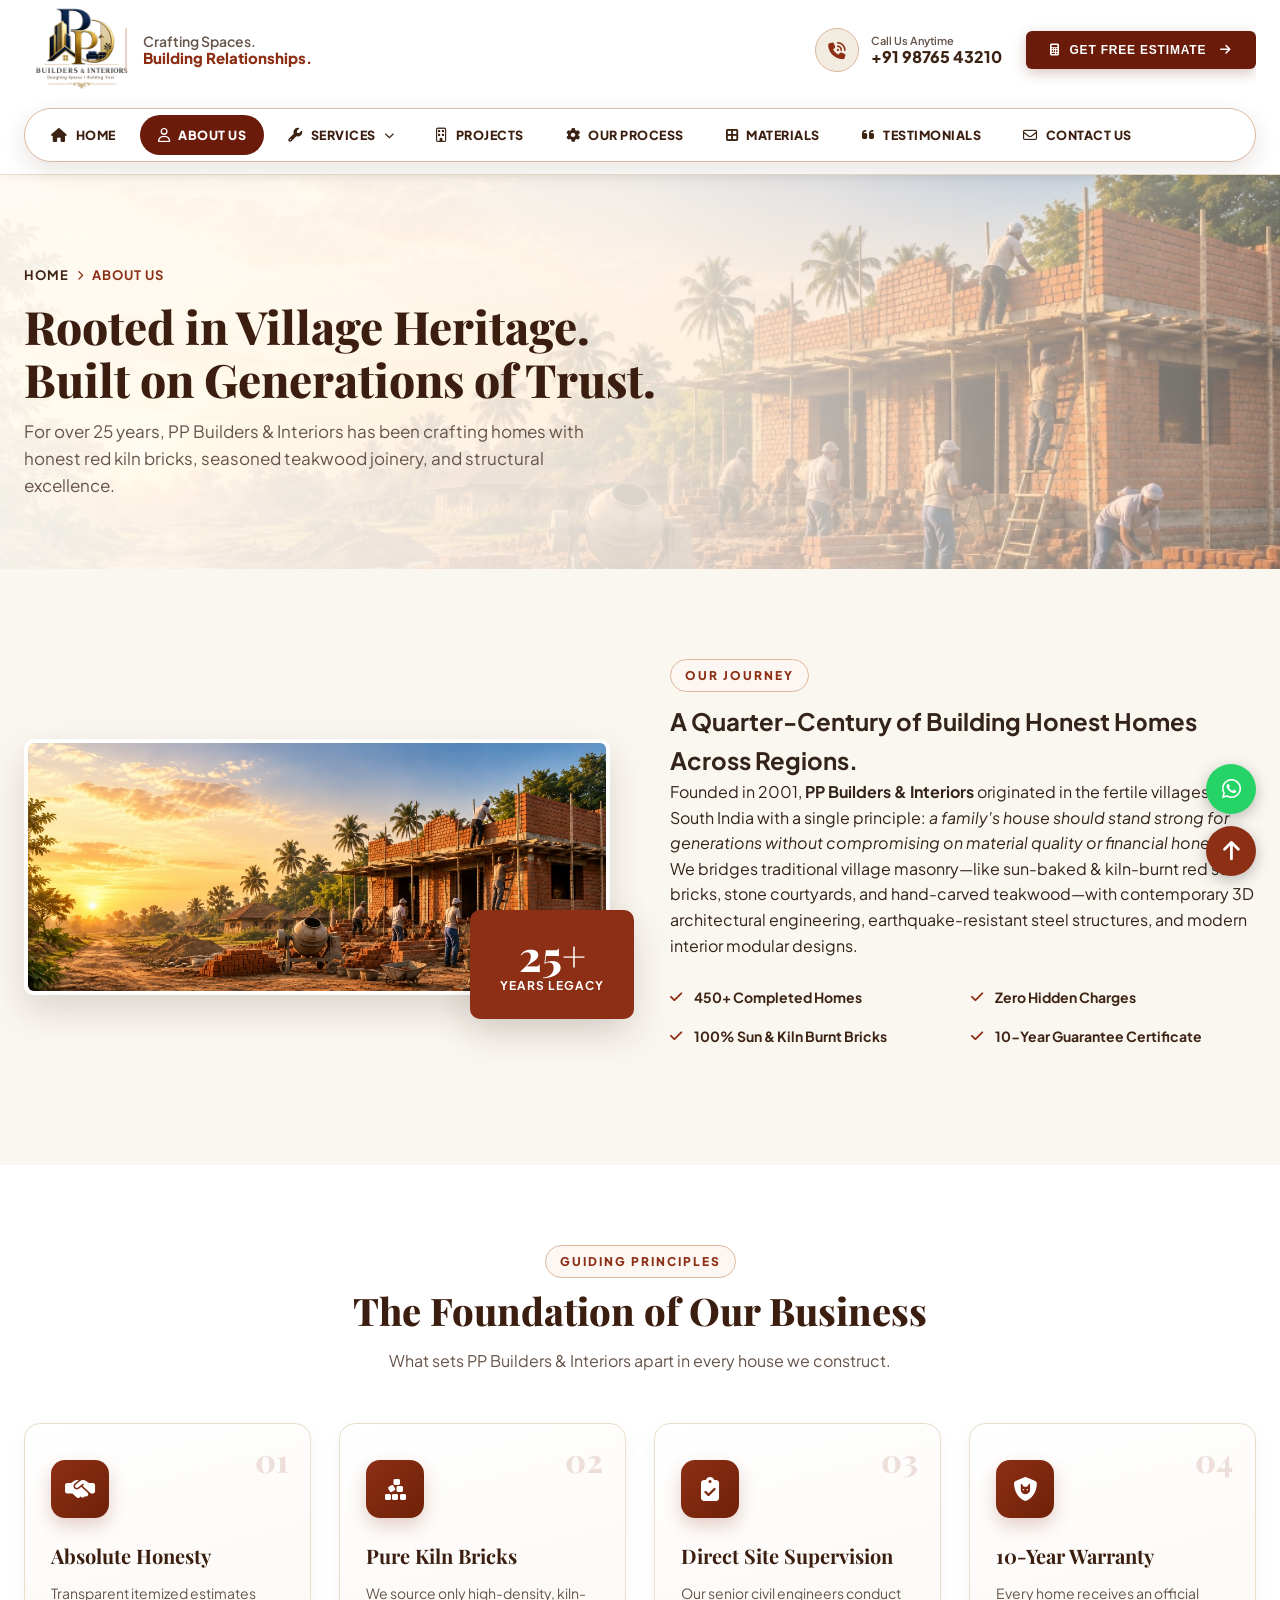
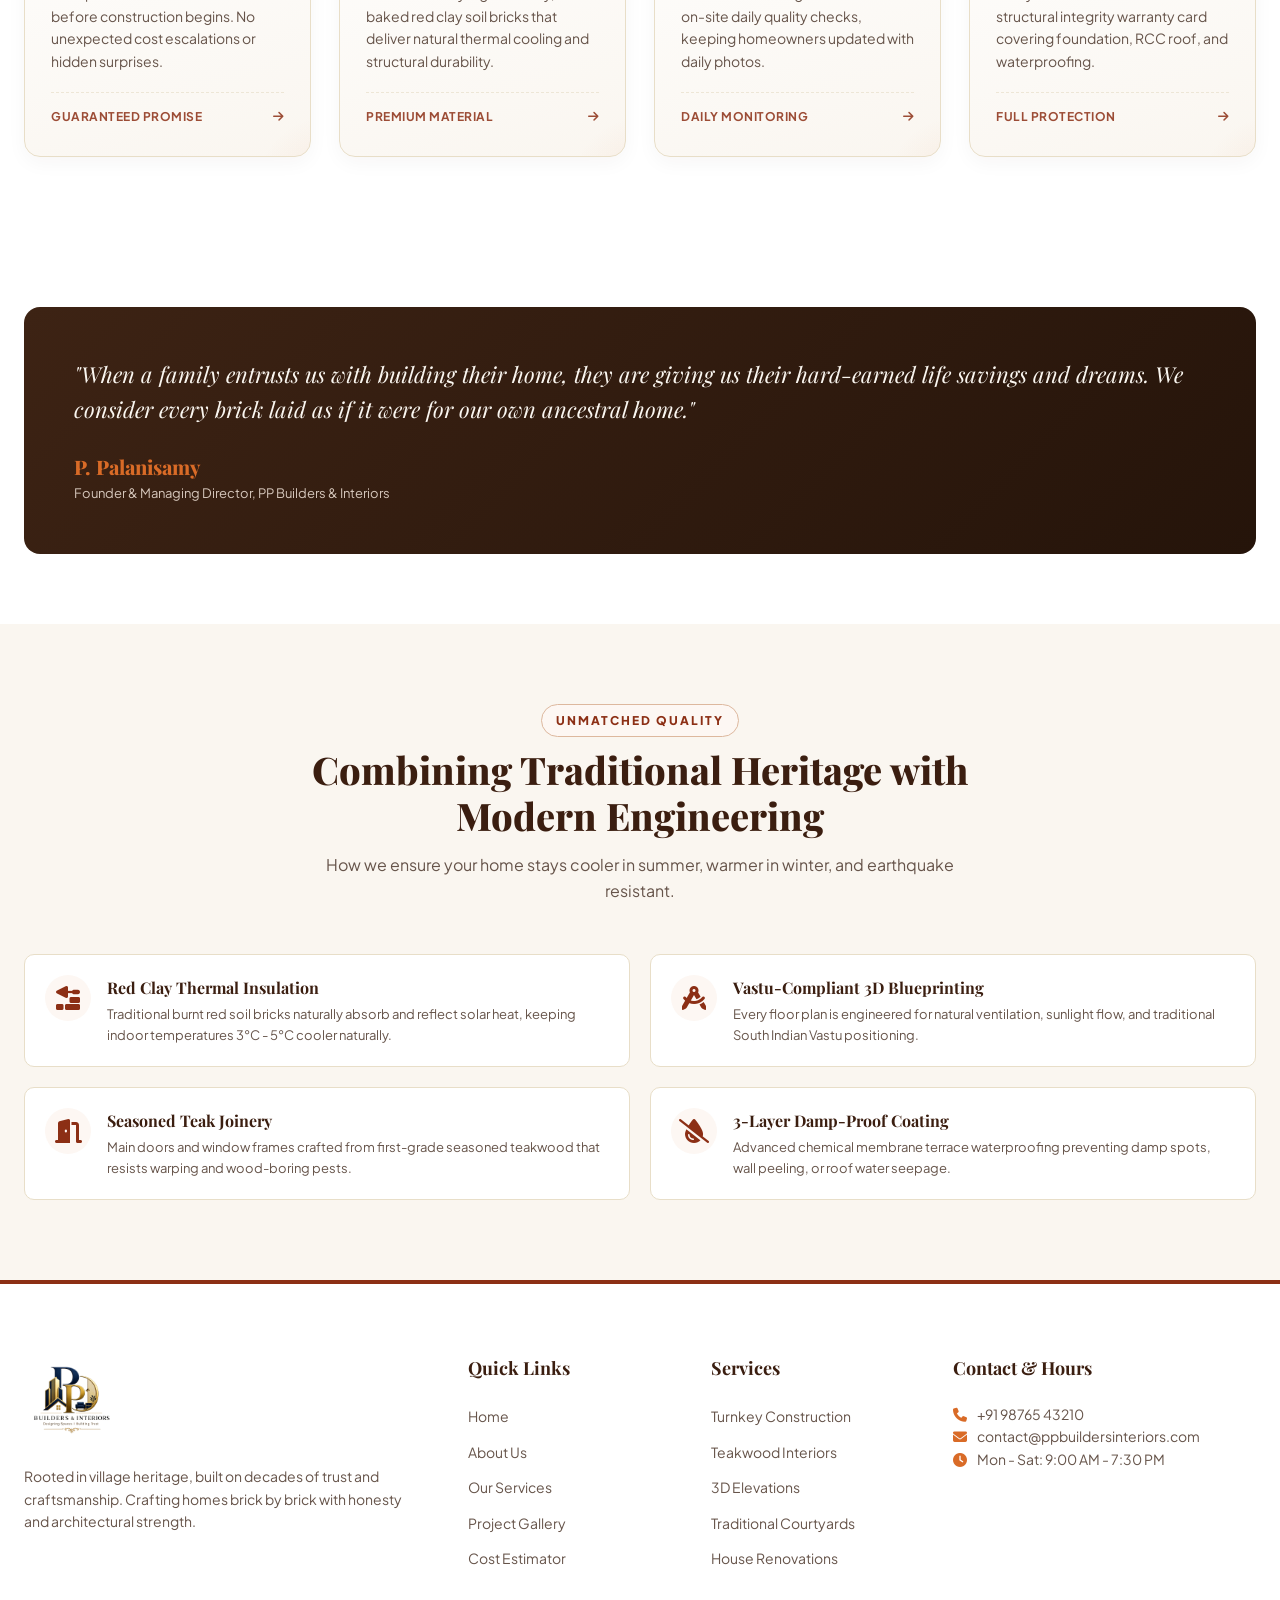
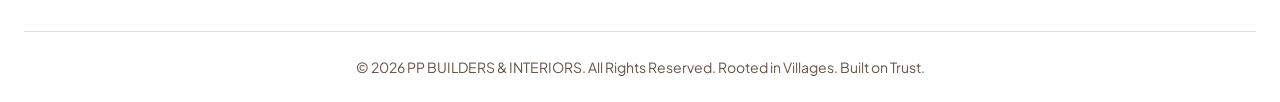
==== about.html @ 3b870d3c "initial commit" ====
<!DOCTYPE html>
<html lang="en">

<head>
  <meta charset="UTF-8">
  <meta name="viewport" content="width=device-width, initial-scale=1.0">
  <title>About Us - PP BUILDERS & INTERIORS | Rooted in Villages. Built on Trust.</title>
  <meta name="description"
    content="Learn about PP Builders & Interiors - Over 25 years of legacy in traditional red brick house construction, teakwood interiors, and modern engineering.">

  <!-- Google Fonts -->
  <link rel="preconnect" href="https://fonts.googleapis.com">
  <link rel="preconnect" href="https://fonts.gstatic.com" crossorigin>
  <link
    href="https://fonts.googleapis.com/css2?family=Playfair+Display:ital,wght@0,600;0,700;0,800;0,900;1,600&family=Plus+Jakarta+Sans:wght@400;500;600;700;800&display=swap"
    rel="stylesheet">

  <!-- FontAwesome Icons -->
  <link rel="stylesheet" href="https://cdnjs.cloudflare.com/ajax/libs/font-awesome/6.5.1/css/all.min.css">

  <!-- Custom Stylesheet -->
  <link rel="stylesheet" href="style.css">

  <style>
    /* Inner Page Hero Styling */
    .page-banner {
      background-image: url('assets/hero_bg.jpg');
      background-size: cover;
      background-position: center center;
      position: relative;
      padding: 90px 0 70px 0;
      color: var(--warm-heading);
    }

    .page-banner::before {
      content: '';
      position: absolute;
      top: 0;
      left: 0;
      right: 0;
      bottom: 0;
      background: linear-gradient(90deg, rgba(255, 252, 247, 0.94) 0%, rgba(255, 248, 240, 0.85) 50%, rgba(255, 245, 235, 0.4) 100%);
      z-index: 1;
    }

    .page-banner-container {
      position: relative;
      z-index: 2;
    }

    .breadcrumb {
      display: flex;
      align-items: center;
      gap: 8px;
      font-size: 13px;
      font-weight: 700;
      color: var(--primary-brick);
      text-transform: uppercase;
      letter-spacing: 1px;
      margin-bottom: 14px;
    }

    .breadcrumb a {
      color: var(--terracotta-dark);
    }

    .breadcrumb a:hover {
      color: var(--primary-brick);
    }

    .page-title {
      font-family: var(--font-serif);
      font-size: 46px;
      font-weight: 800;
      color: var(--warm-heading);
      margin-bottom: 12px;
      line-height: 1.15;
    }

    .page-subtitle {
      font-size: 17px;
      color: var(--text-muted);
      max-width: 600px;
    }

    /* Core Values Grid - Redesigned Premium Card System */
    .values-grid {
      display: grid;
      grid-template-columns: repeat(4, 1fr);
      gap: 28px;
      margin-top: 48px;
    }

    .value-card {
      position: relative;
      background: linear-gradient(165deg, #FFFFFF 0%, #FAF6F0 100%);
      border: 1px solid var(--border-subtle);
      border-radius: var(--radius-lg);
      padding: 36px 26px 30px 26px;
      transition: all 0.4s cubic-bezier(0.165, 0.84, 0.44, 1);
      box-shadow: 0 6px 20px rgba(61, 35, 20, 0.04);
      display: flex;
      flex-direction: column;
      overflow: hidden;
      z-index: 1;
    }

    /* Top Accent Gradient Bar */
    .value-card::before {
      content: '';
      position: absolute;
      top: 0;
      left: 0;
      width: 0%;
      height: 4px;
      background: linear-gradient(90deg, var(--primary-brick), var(--accent-gold));
      transition: width 0.4s ease;
      z-index: 2;
    }

    /* Soft Glow Background Radial */
    .value-card::after {
      content: '';
      position: absolute;
      bottom: -30%;
      right: -30%;
      width: 140px;
      height: 140px;
      background: radial-gradient(circle, rgba(217, 107, 39, 0.08) 0%, rgba(255, 255, 255, 0) 70%);
      border-radius: 50%;
      transition: all 0.5s ease;
      z-index: 0;
      pointer-events: none;
    }

    .value-card:hover {
      transform: translateY(-8px);
      box-shadow: 0 20px 38px -10px rgba(61, 35, 20, 0.12), 0 8px 18px -4px rgba(140, 47, 21, 0.08);
      border-color: rgba(221, 184, 158, 0.85);
    }

    .value-card:hover::before {
      width: 100%;
    }

    .value-card:hover::after {
      bottom: -10%;
      right: -10%;
      width: 200px;
      height: 200px;
    }

    /* Index Badge Number */
    .value-number {
      position: absolute;
      top: 20px;
      right: 22px;
      font-family: var(--font-serif);
      font-size: 32px;
      font-weight: 800;
      color: var(--primary-brick);
      opacity: 0.14;
      transition: var(--transition);
      line-height: 1;
      user-select: none;
      z-index: 1;
    }

    .value-card:hover .value-number {
      opacity: 0.32;
      transform: scale(1.1);
    }

    /* Rich Elevated Gradient Icon Badge */
    .value-icon {
      position: relative;
      width: 58px;
      height: 58px;
      background: linear-gradient(135deg, var(--primary-brick) 0%, var(--primary-dark-brick) 100%);
      border-radius: 14px;
      display: flex;
      align-items: center;
      justify-content: center;
      font-size: 24px;
      color: #FFFFFF;
      margin-bottom: 22px;
      box-shadow: 0 8px 18px rgba(140, 47, 21, 0.22);
      transition: all 0.4s cubic-bezier(0.34, 1.56, 0.64, 1);
      z-index: 1;
    }

    .value-card:hover .value-icon {
      transform: scale(1.1) rotate(4deg);
      box-shadow: 0 12px 24px rgba(140, 47, 21, 0.35);
      background: linear-gradient(135deg, var(--accent-gold) 0%, var(--primary-brick) 100%);
    }

    .value-card h4 {
      position: relative;
      font-family: var(--font-serif);
      font-size: 20px;
      font-weight: 700;
      color: var(--warm-heading);
      margin-bottom: 10px;
      transition: color 0.3s ease;
      z-index: 1;
    }

    .value-card:hover h4 {
      color: var(--primary-brick);
    }

    .value-card p {
      position: relative;
      font-size: 14px;
      color: var(--text-muted);
      line-height: 1.6;
      z-index: 1;
    }

    /* Bottom Decorative Tag / Line */
    .value-footer-link {
      position: relative;
      margin-top: 20px;
      padding-top: 14px;
      border-top: 1px dashed rgba(232, 222, 200, 0.8);
      display: flex;
      align-items: center;
      justify-content: space-between;
      font-size: 12px;
      font-weight: 700;
      color: var(--primary-brick);
      letter-spacing: 0.5px;
      text-transform: uppercase;
      opacity: 0.85;
      z-index: 1;
      transition: var(--transition);
    }

    .value-card:hover .value-footer-link {
      opacity: 1;
      color: var(--accent-gold);
    }

    .value-footer-link i {
      transition: transform 0.3s ease;
    }

    .value-card:hover .value-footer-link i {
      transform: translateX(4px);
    }

    /* Founder Message Box */
    .founder-box {
      background: linear-gradient(135deg, var(--terracotta-dark), var(--terracotta-deep));
      color: #FFF;
      border-radius: var(--radius-lg);
      padding: 50px;
      margin: 70px 0;
      position: relative;
      overflow: hidden;
    }

    .founder-quote {
      font-family: var(--font-serif);
      font-size: 22px;
      font-style: italic;
      line-height: 1.6;
      margin-bottom: 24px;
      color: #FAF6F0;
    }

    .founder-info h5 {
      font-family: var(--font-serif);
      font-size: 20px;
      font-weight: 800;
      color: var(--accent-gold);
    }

    .founder-info p {
      font-size: 13px;
      color: #D6C7BC;
    }

    /* Craftsmanship Features */
    .craft-list {
      display: grid;
      grid-template-columns: repeat(2, 1fr);
      gap: 20px;
      margin-top: 24px;
    }

    .craft-item {
      display: flex;
      gap: 16px;
      align-items: flex-start;
      background: var(--bg-paper);
      border: 1px solid var(--border-subtle);
      border-radius: var(--radius-md);
      padding: 20px;
    }

    .craft-item i {
      font-size: 24px;
      color: var(--primary-brick);
      background: var(--bg-light-brick);
      width: 46px;
      height: 46px;
      border-radius: 50%;
      display: flex;
      align-items: center;
      justify-content: center;
      flex-shrink: 0;
    }

    .craft-item h5 {
      font-family: var(--font-serif);
      font-size: 16px;
      font-weight: 700;
      color: var(--warm-heading);
      margin-bottom: 4px;
    }

    .craft-item p {
      font-size: 13px;
      color: var(--text-muted);
    }

    @media (max-width: 992px) {
      .values-grid {
        grid-template-columns: repeat(2, 1fr);
      }

      .craft-list {
        grid-template-columns: 1fr;
      }

      .page-title {
        font-size: 36px;
      }

      .founder-box {
        padding: 30px;
      }
    }

    @media (max-width: 540px) {
      .values-grid {
        grid-template-columns: 1fr;
      }

      .page-title {
        font-size: 28px;
      }
    }
  </style>
</head>

<body>

  <!-- Site Preloader -->
  <div id="preloader" class="preloader">
    <div class="preloader-spinner"></div>
    <div class="preloader-text">PP BUILDERS & INTERIORS</div>
  </div>

  <!-- ==========================================================================
       1. HEADER & NAVIGATION
       ========================================================================== -->
  <header class="site-header">
    <div class="container">
      <div class="header-top">
        <!-- Logo Section -->
        <a href="index.html" class="brand-logo">
          <img src="assets/logo.png" alt="PP Builders & Interiors Logo" class="logo-symbol">
          <div class="brand-divider"></div>
          <div class="brand-motto">
            <span class="motto-line1">Crafting Spaces.</span>
            <span class="motto-line2">Building Relationships.</span>
          </div>
        </a>

        <!-- Header Actions & Mobile Hamburger -->
        <div class="header-actions">
          <a href="tel:+919876543210" class="phone-contact">
            <i class="fa-solid fa-phone-volume"></i>
            <div class="phone-meta">
              <span class="phone-label">Call Us Anytime</span>
              <span class="phone-number">+91 98765 43210</span>
            </div>
          </a>
          <button class="btn-estimate trigger-modal">
            <i class="fa-solid fa-calculator"></i>
            GET FREE ESTIMATE <i class="fa-solid fa-arrow-right" style="margin-left:4px;"></i>
          </button>


          <!-- Mobile Navigation Toggle Button -->
          <button class="mobile-toggle" id="mobileToggle" onclick="toggleMobileMenu(event)"
            aria-label="Toggle Navigation">
            <i class="fa-solid fa-bars"></i>
          </button>
        </div>
      </div>

      <!-- Pill Navigation Row -->
      <div class="nav-row">
        <div class="pill-navbar">
          <nav class="nav-menu" id="navMenu">
            <a href="index.html" class="nav-link">
              <i class="fa-solid fa-house"></i> HOME
            </a>
            <a href="about.html" class="nav-link active">
              <i class="fa-regular fa-user"></i> ABOUT US
            </a>
            <div class="has-dropdown">
              <a href="index.html#services" class="nav-link">
                <i class="fa-solid fa-wrench"></i> SERVICES <i class="fa-solid fa-chevron-down dropdown-arrow"
                  style="font-size:10px;"></i>
              </a>
              <div class="dropdown-menu">
                <a href="index.html#services">Turnkey House Construction</a>
                <a href="index.html#services">Custom Interior Design</a>
                <a href="index.html#services">Architectural 3D Elevation</a>
                <a href="index.html#services">Structural Renovation</a>
                <a href="index.html#services">Courtyard & Landscape Design</a>
              </div>
            </div>
            <a href="project.html" class="nav-link">
              <i class="fa-regular fa-building"></i> PROJECTS
            </a>
            <a href="our-process.html" class="nav-link">
              <i class="fa-solid fa-gear"></i> OUR PROCESS
            </a>
            <a href="material.html" class="nav-link">
              <i class="fa-solid fa-border-all"></i> MATERIALS
            </a>
            <a href="testimonial.html" class="nav-link">
              <i class="fa-solid fa-quote-left"></i> TESTIMONIALS
            </a>
            <a href="contact.html" class="nav-link">
              <i class="fa-regular fa-envelope"></i> CONTACT US
            </a>
          </nav>
        </div>
      </div>
    </div>
  </header>

  <!-- ==========================================================================
       2. PAGE BREADCRUMB HERO BANNER
       ========================================================================== -->
  <section class="page-banner">
    <div class="container page-banner-container">
      <div class="breadcrumb">
        <a href="index.html">Home</a>
        <i class="fa-solid fa-chevron-right" style="font-size:10px;"></i>
        <span>About Us</span>
      </div>
      <h1 class="page-title">Rooted in Village Heritage.<br>Built on Generations of Trust.</h1>
      <p class="page-subtitle">For over 25 years, PP Builders & Interiors has been crafting homes with honest red kiln
        bricks, seasoned teakwood joinery, and structural excellence.</p>
    </div>
  </section>

  <!-- ==========================================================================
       3. ABOUT STORY & HERITAGE
       ========================================================================== -->
  <section class="about-section">
    <div class="container">
      <div class="about-grid">
        <div class="about-image-wrapper">
          <img src="assets/hero_bg.jpg" alt="PP Builders Village Construction Site" class="about-img-main"
            loading="lazy">
          <div class="experience-badge">
            <div class="years">25+</div>
            <div class="text">Years Legacy</div>
          </div>
        </div>
        <div class="about-content">
          <span class="section-tag">OUR JOURNEY</span>
          <h2>A Quarter-Century of Building Honest Homes Across Regions.</h2>
          <p>
            Founded in 2001, <strong>PP Builders & Interiors</strong> originated in the fertile villages of South India
            with a single principle: <em>a family's house should stand strong for generations without compromising on
              material quality or financial honesty.</em>
          </p>
          <p>
            We bridges traditional village masonry—like sun-baked & kiln-burnt red soil bricks, stone courtyards, and
            hand-carved teakwood—with contemporary 3D architectural engineering, earthquake-resistant steel structures,
            and modern interior modular designs.
          </p>

          <div class="about-highlights">
            <div class="highlight-item"><i class="fa-solid fa-check"></i> 450+ Completed Homes</div>
            <div class="highlight-item"><i class="fa-solid fa-check"></i> Zero Hidden Charges</div>
            <div class="highlight-item"><i class="fa-solid fa-check"></i> 100% Sun & Kiln Burnt Bricks</div>
            <div class="highlight-item"><i class="fa-solid fa-check"></i> 10-Year Guarantee Certificate</div>
          </div>
        </div>
      </div>
    </div>
  </section>

  <!-- ==========================================================================
       4. OUR CORE VALUES
       ========================================================================== -->
  <section style="padding: 80px 0; background-color: var(--bg-paper);">
    <div class="container">
      <div class="section-header">
        <span class="section-tag">GUIDING PRINCIPLES</span>
        <h2 class="section-title">The Foundation of Our Business</h2>
        <p class="section-desc">What sets PP Builders & Interiors apart in every house we construct.</p>
      </div>

      <div class="values-grid">
        <!-- Value 1 -->
        <div class="value-card">
          <span class="value-number">01</span>
          <div class="value-icon"><i class="fa-solid fa-handshake-simple"></i></div>
          <h4>Absolute Honesty</h4>
          <p>Transparent itemized estimates before construction begins. No unexpected cost escalations or hidden
            surprises.</p>
          <div class="value-footer-link">
            <span>Guaranteed Promise</span>
            <i class="fa-solid fa-arrow-right"></i>
          </div>
        </div>

        <!-- Value 2 -->
        <div class="value-card">
          <span class="value-number">02</span>
          <div class="value-icon"><i class="fa-solid fa-cubes-stacked"></i></div>
          <h4>Pure Kiln Bricks</h4>
          <p>We source only high-density, kiln-baked red clay soil bricks that deliver natural thermal cooling and
            structural durability.</p>
          <div class="value-footer-link">
            <span>Premium Material</span>
            <i class="fa-solid fa-arrow-right"></i>
          </div>
        </div>

        <!-- Value 3 -->
        <div class="value-card">
          <span class="value-number">03</span>
          <div class="value-icon"><i class="fa-solid fa-clipboard-check"></i></div>
          <h4>Direct Site Supervision</h4>
          <p>Our senior civil engineers conduct on-site daily quality checks, keeping homeowners updated with daily
            photos.</p>
          <div class="value-footer-link">
            <span>Daily Monitoring</span>
            <i class="fa-solid fa-arrow-right"></i>
          </div>
        </div>

        <!-- Value 4 -->
        <div class="value-card">
          <span class="value-number">04</span>
          <div class="value-icon"><i class="fa-solid fa-shield-cat"></i></div>
          <h4>10-Year Warranty</h4>
          <p>Every home receives an official structural integrity warranty card covering foundation, RCC roof, and
            waterproofing.</p>
          <div class="value-footer-link">
            <span>Full Protection</span>
            <i class="fa-solid fa-arrow-right"></i>
          </div>
        </div>
      </div>
    </div>
  </section>

  <!-- ==========================================================================
       5. FOUNDER'S MESSAGE
       ========================================================================== -->
  <section class="container">
    <div class="founder-box">
      <div class="founder-quote">
        "When a family entrusts us with building their home, they are giving us their hard-earned life savings and
        dreams. We consider every brick laid as if it were for our own ancestral home."
      </div>
      <div class="founder-info">
        <h5>P. Palanisamy</h5>
        <p>Founder & Managing Director, PP Builders & Interiors</p>
      </div>
    </div>
  </section>

  <!-- ==========================================================================
       6. CRAFTSMANSHIP & ENGINEERING MASTERY
       ========================================================================== -->
  <section style="padding: 80px 0; background-color: var(--bg-cream);">
    <div class="container">
      <div class="section-header">
        <span class="section-tag">UNMATCHED QUALITY</span>
        <h2 class="section-title">Combining Traditional Heritage with Modern Engineering</h2>
        <p class="section-desc">How we ensure your home stays cooler in summer, warmer in winter, and earthquake
          resistant.</p>
      </div>

      <div class="craft-list">
        <div class="craft-item">
          <i class="fa-solid fa-trowel-bricks"></i>
          <div>
            <h5>Red Clay Thermal Insulation</h5>
            <p>Traditional burnt red soil bricks naturally absorb and reflect solar heat, keeping indoor temperatures
              3°C - 5°C cooler naturally.</p>
          </div>
        </div>

        <div class="craft-item">
          <i class="fa-solid fa-compass-drafting"></i>
          <div>
            <h5>Vastu-Compliant 3D Blueprinting</h5>
            <p>Every floor plan is engineered for natural ventilation, sunlight flow, and traditional South Indian Vastu
              positioning.</p>
          </div>
        </div>

        <div class="craft-item">
          <i class="fa-solid fa-door-open"></i>
          <div>
            <h5>Seasoned Teak Joinery</h5>
            <p>Main doors and window frames crafted from first-grade seasoned teakwood that resists warping and
              wood-boring pests.</p>
          </div>
        </div>

        <div class="craft-item">
          <i class="fa-solid fa-droplet-slash"></i>
          <div>
            <h5>3-Layer Damp-Proof Coating</h5>
            <p>Advanced chemical membrane terrace waterproofing preventing damp spots, wall peeling, or roof water
              seepage.</p>
          </div>
        </div>
      </div>
    </div>
  </section>

  <!-- ==========================================================================
       7. FOOTER
       ========================================================================== -->
  <footer class="site-footer">
    <div class="container">
      <div class="footer-grid">
        <div class="footer-col">
          <div class="footer-logo-box" style="margin-bottom:16px;">
            <img src="assets/logo.png" alt="PP Builders & Interiors Footer Logo" style="height:95px; width:auto;">
          </div>
          <p>Rooted in village heritage, built on decades of trust and craftsmanship. Crafting homes brick by brick with
            honesty and architectural strength.</p>
        </div>

        <div class="footer-col">
          <h4>Quick Links</h4>
          <ul class="footer-links">
            <li><a href="index.html">Home</a></li>
            <li><a href="about.html">About Us</a></li>
            <li><a href="index.html#services">Our Services</a></li>
            <li><a href="index.html#projects">Project Gallery</a></li>
            <li><a href="index.html#calculator">Cost Estimator</a></li>
          </ul>
        </div>

        <div class="footer-col">
          <h4>Services</h4>
          <ul class="footer-links">
            <li><a href="index.html#services">Turnkey Construction</a></li>
            <li><a href="index.html#services">Teakwood Interiors</a></li>
            <li><a href="index.html#services">3D Elevations</a></li>
            <li><a href="index.html#services">Traditional Courtyards</a></li>
            <li><a href="index.html#services">House Renovations</a></li>
          </ul>
        </div>

        <div class="footer-col">
          <h4>Contact & Hours</h4>
          <p><i class="fa-solid fa-phone" style="color:var(--accent-gold); margin-right:8px;"></i> +91 98765 43210</p>
          <p><i class="fa-solid fa-envelope" style="color:var(--accent-gold); margin-right:8px;"></i>
            contact@ppbuildersinteriors.com</p>
          <p><i class="fa-solid fa-clock" style="color:var(--accent-gold); margin-right:8px;"></i> Mon - Sat: 9:00 AM -
            7:30 PM</p>
        </div>
      </div>

      <div class="footer-bottom">
        <p>&copy; 2026 PP BUILDERS & INTERIORS. All Rights Reserved. Rooted in Villages. Built on Trust.</p>
      </div>
    </div>
  </footer>

  <!-- ==========================================================================
       8. MODAL POPUP - GET FREE ESTIMATE
       ========================================================================== -->
  <div id="estimateModal" class="modal-overlay">
    <div class="modal-content">
      <button class="modal-close"><i class="fa-solid fa-xmark"></i></button>
      <div style="text-align:center; margin-bottom:20px;">
        <span class="section-tag">FREE CONSULTATION</span>
        <h3 style="font-family:var(--font-serif); font-size:24px; color:var(--warm-heading); margin-top:8px;">Request
          Free Site Estimate</h3>
      </div>
      <form>
        <div class="form-group">
          <label>Your Name</label>
          <input type="text" class="form-control" placeholder="Enter your full name" required>
        </div>
        <div class="form-group">
          <label>Phone Number</label>
          <input type="tel" class="form-control" placeholder="+91 XXXXX XXXXX" required>
        </div>
        <div class="form-group">
          <label>Plot Location / Town</label>
          <input type="text" class="form-control" placeholder="City or Village location" required>
        </div>
        <div class="form-group">
          <label>Plot Area (sq.ft)</label>
          <input type="number" class="form-control" placeholder="e.g. 1200" required>
        </div>
        <button type="submit" class="btn-primary-brick" style="width:100%; justify-content:center; margin-top:14px;">
          SUBMIT ESTIMATE REQUEST
        </button>
      </form>
    </div>
  </div>

  <!-- Floating WhatsApp & Scroll Up Buttons -->
  <div class="floating-actions">
    <a href="https://wa.me/919999999999?text=Hello%20PP%20Builders,%20I%20would%20like%20to%20inquire%20about%20your%20services"
      target="_blank" class="float-btn whatsapp-btn" aria-label="Chat on WhatsApp" title="Chat on WhatsApp">
      <i class="fa-brands fa-whatsapp"></i>
    </a>
    <button id="scrollTopBtn" class="float-btn scroll-top-btn" aria-label="Scroll to top" title="Scroll to Top">
      <i class="fa-solid fa-arrow-up"></i>
    </button>
  </div>

  <script src="script.js"></script>
</body>

</html>
---- style.css ----
/* ==========================================================================
   PP BUILDERS & INTERIORS - PERFECT RESPONSIVE & MOBILE STYLESHEET
   ========================================================================== */

:root {
  --primary-brick: #8C2F15;
  --primary-dark-brick: #6F2108;
  --terracotta-dark: #3D2314;
  --terracotta-deep: #25140A;
  --warm-heading: #3B1E10;
  --accent-gold: #D96B27;

  --bg-cream: #FAF6F0;
  --bg-sand: #F3ECE1;
  --bg-paper: #FFFFFF;
  --bg-light-brick: #FDF7F3;

  --text-main: #33231A;
  --text-muted: #66544A;
  --text-light: #8C786C;
  --border-subtle: #E8DEC8;
  --border-brick: #DDB89E;

  --font-serif: 'Playfair Display', Georgia, serif;
  --font-sans: 'Plus Jakarta Sans', -apple-system, BlinkMacSystemFont, sans-serif;

  --shadow-sm: 0 2px 8px rgba(61, 35, 20, 0.06);
  --shadow-md: 0 8px 24px rgba(61, 35, 20, 0.1);
  --shadow-lg: 0 16px 36px rgba(61, 35, 20, 0.15);

  --radius-sm: 6px;
  --radius-md: 10px;
  --radius-lg: 16px;

  --transition: all 0.3s cubic-bezier(0.25, 0.8, 0.25, 1);
}

*,
*::before,
*::after {
  box-sizing: border-box;
  margin: 0;
  padding: 0;
}

html {
  scroll-behavior: smooth;
}

body {
  font-family: var(--font-sans);
  color: var(--text-main);
  background-color: var(--bg-paper);
  line-height: 1.6;
  overflow-x: hidden;
}

a {
  text-decoration: none;
  color: inherit;
}

ul {
  list-style: none;
}

img {
  max-width: 100%;
  height: auto;
  display: block;
}

.container {
  width: 100%;
  max-width: 1280px;
  margin: 0 auto;
  padding: 0 24px;
}

/* ==========================================================================
   1. SITE HEADER & NAVIGATION (PILL NAVBAR DESIGN)
   ========================================================================== */

.site-header {
  position: sticky;
  top: 0;
  z-index: 1000;
  background-color: var(--bg-paper);
  box-shadow: var(--shadow-sm);
  border-bottom: 1px solid var(--border-subtle);
  transition: all 0.3s ease;
}

.header-top {
  display: flex;
  align-items: center;
  justify-content: space-between;
  padding: 12px 0;
  gap: 16px;
  transition: all 0.3s ease;
  max-height: 100px;
  opacity: 1;
  overflow: hidden;
}

.brand-logo {
  display: flex;
  align-items: center;
  gap: 16px;
  text-decoration: none;
}

.logo-symbol {
  height: 85px;
  width: auto;
  object-fit: contain;
  flex-shrink: 0;
  transform: scale(1.35);
  transform-origin: left center;
  transition: all 0.3s ease;
}

.nav-row {
  display: flex;
  align-items: center;
  justify-content: center;
  padding: 8px 0 12px 0;
  transition: padding 0.3s ease;
}

/* Shrink navbar state when scrolled */
.site-header.scrolled .header-top {
  padding: 0;
  max-height: 0;
  opacity: 0;
  pointer-events: none;
}

.site-header.scrolled .nav-row {
  padding: 8px 0;
}

.brand-divider {
  width: 1.5px;
  height: 44px;
  background-color: var(--border-brick);
  opacity: 0.6;
}

.brand-motto {
  display: flex;
  flex-direction: column;
  justify-content: center;
}

.motto-line1 {
  font-family: var(--font-sans);
  font-size: 14px;
  font-weight: 600;
  color: var(--text-muted);
  line-height: 1.2;
}

.motto-line2 {
  font-family: var(--font-sans);
  font-size: 15px;
  font-weight: 800;
  color: var(--primary-brick);
  line-height: 1.2;
}

.header-actions {
  display: flex;
  align-items: center;
  gap: 24px;
  flex-shrink: 0;
}

.phone-contact {
  display: flex;
  align-items: center;
  gap: 12px;
  text-decoration: none;
}

.phone-contact i {
  color: var(--primary-brick);
  font-size: 17px;
  background: var(--bg-sand);
  width: 44px;
  height: 44px;
  border-radius: 50%;
  display: flex;
  align-items: center;
  justify-content: center;
  border: 1px solid var(--border-brick);
}

.phone-meta {
  display: flex;
  flex-direction: column;
}

.phone-label {
  font-size: 11px;
  font-weight: 600;
  color: var(--text-muted);
  line-height: 1.2;
}

.phone-number {
  font-size: 16px;
  font-weight: 800;
  color: var(--terracotta-dark);
  line-height: 1.2;
}

.btn-estimate {
  background-color: #6A1B0A;
  color: #ffffff;
  font-weight: 800;
  font-size: 12px;
  letter-spacing: 0.8px;
  text-transform: uppercase;
  padding: 12px 24px;
  border-radius: var(--radius-sm);
  border: none;
  cursor: pointer;
  box-shadow: 0 4px 14px rgba(106, 27, 10, 0.25);
  transition: var(--transition);
  display: inline-flex;
  align-items: center;
  gap: 10px;
  white-space: nowrap;
}

.btn-estimate:hover {
  background-color: var(--primary-dark-brick);
  transform: translateY(-1px);
}

/* Floating Pill Navigation Row */
.nav-row {
  display: flex;
  align-items: center;
  justify-content: center;
  padding: 8px 0 12px 0;
}

.pill-navbar {
  width: 100%;
  background: #ffffff;
  border: 1.5px solid var(--border-brick);
  border-radius: 999px;
  padding: 6px 8px 6px 8px;
  box-shadow: 0 8px 24px rgba(61, 35, 20, 0.12);
  display: flex;
  align-items: center;
  justify-content: space-between;
}

.nav-menu {
  display: flex;
  align-items: center;
  gap: 6px;
  flex-wrap: nowrap;
}

.nav-link {
  font-size: 12.5px;
  font-weight: 800;
  color: var(--warm-heading);
  text-transform: uppercase;
  letter-spacing: 0.5px;
  padding: 10px 18px;
  border-radius: 999px;
  transition: all 0.25s ease;
  display: flex;
  align-items: center;
  gap: 8px;
  white-space: nowrap;
}

.nav-link i {
  font-size: 14px;
  color: var(--terracotta-dark);
}

.nav-link:hover {
  color: var(--primary-brick);
  background-color: var(--bg-cream);
}

.nav-link.active {
  background-color: #6A1B0A;
  color: #ffffff;
}

.nav-link.active i {
  color: #ffffff;
}

.nav-badge-pill {
  display: flex;
  align-items: center;
  gap: 10px;
  padding: 6px 18px;
  border-left: 1.5px solid var(--border-brick);
  border-radius: 0 999px 999px 0;
  margin-left: auto;
}

.nav-badge-pill i {
  font-size: 20px;
  color: var(--primary-brick);
}

.badge-text {
  display: flex;
  flex-direction: column;
}

.badge-title {
  font-size: 13px;
  font-weight: 800;
  color: #6A1B0A;
  line-height: 1.1;
}

.badge-sub {
  font-size: 9px;
  font-weight: 700;
  letter-spacing: 0.8px;
  text-transform: uppercase;
  color: var(--text-muted);
}

.has-dropdown {
  position: relative;
}

.dropdown-menu {
  position: absolute;
  top: calc(100% + 8px);
  left: 0;
  width: 240px;
  background-color: var(--bg-paper);
  border: 1px solid var(--border-subtle);
  border-radius: var(--radius-md);
  box-shadow: var(--shadow-lg);
  padding: 10px 0;
  opacity: 0;
  visibility: hidden;
  transform: translateY(10px);
  transition: var(--transition);
  z-index: 1100;
}

.has-dropdown:hover .dropdown-menu {
  opacity: 1;
  visibility: visible;
  transform: translateY(0);
}

.dropdown-menu a {
  display: block;
  padding: 10px 20px;
  font-size: 13px;
  font-weight: 600;
  color: var(--text-main);
}

.dropdown-menu a:hover {
  background-color: var(--bg-cream);
  color: var(--primary-brick);
}

/* ==========================================================================
   2. HERO SECTION
   ========================================================================== */

.hero-section {
  position: relative;
  min-height: 560px;
  background-image: url('assets/hero_bg.jpg');
  background-size: cover;
  background-position: center bottom;
  display: flex;
  align-items: center;
  padding: 80px 0;
}

.hero-section::before {
  content: '';
  position: absolute;
  top: 0;
  left: 0;
  right: 0;
  bottom: 0;
  background: linear-gradient(90deg,
      rgba(255, 252, 247, 0.95) 0%,
      rgba(255, 248, 240, 0.88) 45%,
      rgba(255, 245, 235, 0.3) 75%,
      transparent 100%);
  z-index: 1;
}

.hero-container {
  position: relative;
  z-index: 2;
}

.hero-content {
  max-width: 620px;
}

.hero-badge {
  display: inline-flex;
  align-items: center;
  gap: 8px;
  font-size: 13px;
  font-weight: 800;
  letter-spacing: 1.5px;
  text-transform: uppercase;
  color: var(--primary-brick);
  margin-bottom: 16px;
}

.hero-badge i {
  color: var(--accent-gold);
}

.hero-title {
  font-family: var(--font-serif);
  font-size: 50px;
  font-weight: 800;
  line-height: 1.15;
  color: var(--warm-heading);
  margin-bottom: 20px;
  letter-spacing: -0.5px;
}

.hero-title span.line {
  display: block;
}

.hero-subtitle {
  font-size: 17px;
  font-weight: 500;
  color: var(--text-muted);
  margin-bottom: 32px;
  max-width: 520px;
  line-height: 1.5;
}

.hero-actions {
  display: flex;
  align-items: center;
  gap: 16px;
}

.btn-primary-brick {
  background-color: var(--primary-brick);
  color: var(--bg-paper);
  font-weight: 700;
  font-size: 14px;
  letter-spacing: 0.8px;
  text-transform: uppercase;
  padding: 16px 32px;
  border-radius: var(--radius-sm);
  border: 1.5px solid var(--primary-brick);
  cursor: pointer;
  box-shadow: 0 6px 18px rgba(140, 47, 21, 0.3);
  transition: var(--transition);
  display: inline-flex;
  align-items: center;
  gap: 10px;
}

.btn-primary-brick:hover {
  background-color: var(--primary-dark-brick);
  transform: translateY(-2px);
}

.btn-outline-brick {
  background-color: rgba(255, 252, 247, 0.9);
  color: var(--warm-heading);
  font-weight: 700;
  font-size: 14px;
  letter-spacing: 0.8px;
  text-transform: uppercase;
  padding: 16px 32px;
  border-radius: var(--radius-sm);
  border: 1.5px solid var(--terracotta-dark);
  cursor: pointer;
  transition: var(--transition);
  display: inline-flex;
  align-items: center;
  gap: 10px;
}

.btn-outline-brick:hover {
  background-color: var(--terracotta-dark);
  color: var(--bg-paper);
  transform: translateY(-2px);
}

/* Trust Bar */
.trust-bar {
  background-color: var(--terracotta-dark);
  color: var(--bg-paper);
  padding: 24px 0;
  border-top: 3px solid var(--accent-gold);
}

.trust-grid {
  display: grid;
  grid-template-columns: repeat(4, 1fr);
  gap: 24px;
}

.trust-item {
  display: flex;
  align-items: center;
  gap: 16px;
}

.trust-item i {
  font-size: 28px;
  color: var(--accent-gold);
  background: rgba(255, 255, 255, 0.08);
  width: 56px;
  height: 56px;
  border-radius: 50%;
  display: flex;
  align-items: center;
  justify-content: center;
  flex-shrink: 0;
}

.trust-text h4 {
  font-family: var(--font-serif);
  font-size: 16px;
  font-weight: 700;
  color: #FFF;
}

.trust-text p {
  font-size: 13px;
  color: #D6C7BC;
}

/* Sections */
.section-header {
  text-align: center;
  max-width: 680px;
  margin: 0 auto 50px auto;
}

.section-tag {
  font-size: 12px;
  font-weight: 800;
  letter-spacing: 2px;
  text-transform: uppercase;
  color: var(--primary-brick);
  margin-bottom: 10px;
  display: inline-block;
  background: var(--bg-light-brick);
  padding: 6px 14px;
  border-radius: 20px;
  border: 1px solid var(--border-brick);
}

.section-title {
  font-family: var(--font-serif);
  font-size: 38px;
  font-weight: 800;
  color: var(--warm-heading);
  line-height: 1.2;
  margin-bottom: 14px;
}

.section-desc {
  font-size: 16px;
  color: var(--text-muted);
}

.about-section {
  padding: 90px 0;
  background-color: var(--bg-cream);
}

.about-grid {
  display: grid;
  grid-template-columns: 1fr 1fr;
  gap: 60px;
  align-items: center;
}

.about-image-wrapper {
  position: relative;
}

.about-img-main {
  border-radius: var(--radius-md);
  box-shadow: var(--shadow-lg);
  border: 4px solid var(--bg-paper);
}

.experience-badge {
  position: absolute;
  bottom: -24px;
  right: -24px;
  background: var(--primary-brick);
  color: #FFF;
  padding: 24px 30px;
  border-radius: var(--radius-md);
  box-shadow: var(--shadow-lg);
  text-align: center;
}

.experience-badge .years {
  font-family: var(--font-serif);
  font-size: 42px;
  font-weight: 800;
  line-height: 1;
}

.experience-badge .text {
  font-size: 12px;
  font-weight: 700;
  text-transform: uppercase;
  letter-spacing: 1px;
}

.about-highlights {
  display: grid;
  grid-template-columns: 1fr 1fr;
  gap: 16px;
  margin: 28px 0;
}

.highlight-item {
  display: flex;
  align-items: center;
  gap: 12px;
  font-weight: 700;
  font-size: 14px;
  color: var(--terracotta-dark);
}

.highlight-item i {
  color: var(--primary-brick);
}

.services-section {
  padding: 90px 0;
  background-color: var(--bg-paper);
}

.services-grid {
  display: grid;
  grid-template-columns: repeat(3, 1fr);
  gap: 30px;
}

.service-card {
  background-color: var(--bg-cream);
  border: 1px solid var(--border-subtle);
  border-radius: var(--radius-md);
  padding: 36px 28px;
  transition: var(--transition);
}

.service-card:hover {
  transform: translateY(-6px);
  box-shadow: var(--shadow-lg);
  border-color: var(--border-brick);
}

.service-icon {
  width: 64px;
  height: 64px;
  background: var(--bg-light-brick);
  border: 1px solid var(--border-brick);
  border-radius: var(--radius-sm);
  display: flex;
  align-items: center;
  justify-content: center;
  font-size: 26px;
  color: var(--primary-brick);
  margin-bottom: 22px;
}

.service-card h3 {
  font-family: var(--font-serif);
  font-size: 22px;
  font-weight: 700;
  color: var(--warm-heading);
  margin-bottom: 12px;
}

.service-card p {
  font-size: 14px;
  color: var(--text-muted);
  margin-bottom: 20px;
}

.service-link {
  font-size: 13px;
  font-weight: 700;
  color: var(--primary-brick);
  text-transform: uppercase;
}

.calculator-section {
  padding: 90px 0;
  background-color: #ffffff;
  color: var(--text-main);
}

.calculator-card {
  background-color: var(--bg-cream);
  color: var(--text-main);
  border: 1px solid var(--border-subtle);
  box-shadow: var(--shadow-md);
  border-radius: var(--radius-lg);
  padding: 40px;
  display: grid;
  grid-template-columns: 1.2fr 0.8fr;
  gap: 40px;
}

.form-group-calc {
  margin-bottom: 24px;
}

.form-group-calc label {
  display: flex;
  justify-content: space-between;
  font-weight: 700;
  font-size: 14px;
  margin-bottom: 10px;
  color: var(--terracotta-dark);
}

.range-val {
  color: var(--primary-brick);
  font-size: 16px;
}

input[type="range"] {
  width: 100%;
  accent-color: var(--primary-brick);
  height: 8px;
  border-radius: 4px;
  cursor: pointer;
}

.floor-options,
.package-options {
  display: grid;
  grid-template-columns: repeat(3, 1fr);
  gap: 12px;
}

.btn-option {
  background: var(--bg-cream);
  border: 1.5px solid var(--border-subtle);
  border-radius: var(--radius-sm);
  padding: 12px;
  text-align: center;
  font-weight: 700;
  font-size: 13px;
  color: var(--terracotta-dark);
  cursor: pointer;
  transition: var(--transition);
}

.btn-option.selected {
  background: var(--bg-light-brick);
  border-color: var(--primary-brick);
  color: var(--primary-brick);
}

.calc-summary {
  background: var(--bg-cream);
  border: 1.5px solid var(--border-brick);
  border-radius: var(--radius-md);
  padding: 30px;
  display: flex;
  flex-direction: column;
  justify-content: space-between;
}

.estimate-price-display {
  font-family: var(--font-serif);
  font-size: 42px;
  font-weight: 800;
  color: var(--warm-heading);
  margin-bottom: 6px;
}

.breakdown-list {
  border-top: 1px dashed var(--border-brick);
  padding-top: 16px;
  margin-bottom: 24px;
}

.breakdown-item {
  display: flex;
  justify-content: space-between;
  font-size: 13px;
  margin-bottom: 10px;
}

/* ==========================================================================
   REDESIGNED 5-STEP BUILDING JOURNEY WORKFLOW
   ========================================================================== */
.process-section {
  padding: 100px 0 110px;
  background-color: #FAF6F0;
  background-image: radial-gradient(rgba(221, 184, 158, 0.4) 1px, transparent 1px);
  background-size: 28px 28px;
  position: relative;
  overflow: hidden;
}

.timeline-wrapper {
  position: relative;
  display: grid;
  grid-template-columns: repeat(5, 1fr);
  gap: 22px;
  margin-top: 60px;
  z-index: 1;
}

/* Connecting Rail Bar across steps */
.timeline-wrapper::before {
  content: '';
  position: absolute;
  top: 72px;
  left: 5%;
  right: 5%;
  height: 3px;
  background: linear-gradient(90deg,
      rgba(140, 47, 21, 0.2) 0%,
      var(--primary-brick) 25%,
      var(--accent-gold) 75%,
      rgba(217, 107, 39, 0.2) 100%);
  z-index: 0;
  border-radius: 4px;
}

.timeline-step {
  position: relative;
  background: linear-gradient(165deg, #FFFFFF 0%, #FAF6F0 100%);
  border: 1px solid rgba(232, 222, 200, 0.9);
  border-radius: var(--radius-lg);
  padding: 34px 20px 28px;
  text-align: center;
  box-shadow: 0 6px 20px rgba(61, 35, 20, 0.04);
  transition: all 0.4s cubic-bezier(0.165, 0.84, 0.44, 1);
  display: flex;
  flex-direction: column;
  align-items: center;
  z-index: 1;
  overflow: hidden;
}

/* Top Accent Line on Card */
.timeline-step::before {
  content: '';
  position: absolute;
  top: 0;
  left: 0;
  right: 0;
  height: 4px;
  background: linear-gradient(90deg, var(--primary-brick), var(--accent-gold));
  opacity: 0.7;
  transition: opacity 0.3s ease;
}

/* Watermark Number in background */
.timeline-step .step-watermark {
  position: absolute;
  top: 14px;
  right: 14px;
  font-family: var(--font-serif);
  font-size: 32px;
  font-weight: 800;
  color: var(--primary-brick);
  opacity: 0.12;
  transition: var(--transition);
  user-select: none;
  line-height: 1;
}

.timeline-step:hover .step-watermark {
  opacity: 0.28;
  transform: scale(1.1);
}

/* Central Node Icon Container */
.step-node {
  position: relative;
  width: 58px;
  height: 58px;
  background: linear-gradient(135deg, var(--primary-brick) 0%, var(--primary-dark-brick) 100%);
  color: #FFF;
  border-radius: 50%;
  display: flex;
  align-items: center;
  justify-content: center;
  font-size: 22px;
  margin-bottom: 20px;
  box-shadow: 0 0 0 6px rgba(140, 47, 21, 0.12), 0 8px 18px rgba(140, 47, 21, 0.22);
  transition: all 0.4s cubic-bezier(0.34, 1.56, 0.64, 1);
  z-index: 2;
}

.timeline-step:hover .step-node {
  transform: scale(1.12) rotate(6deg);
  background: linear-gradient(135deg, var(--accent-gold) 0%, var(--primary-brick) 100%);
  box-shadow: 0 0 0 8px rgba(217, 107, 39, 0.18), 0 12px 24px rgba(140, 47, 21, 0.35);
}

/* Phase Micro-Tag */
.step-phase {
  font-size: 10px;
  font-weight: 800;
  letter-spacing: 1.2px;
  text-transform: uppercase;
  color: var(--primary-brick);
  background: rgba(140, 47, 21, 0.06);
  border: 1px solid rgba(221, 184, 158, 0.6);
  padding: 3px 10px;
  border-radius: 999px;
  margin-bottom: 12px;
  transition: var(--transition);
}

.timeline-step:hover .step-phase {
  background: var(--primary-brick);
  color: #FFF;
  border-color: var(--primary-brick);
}

.timeline-step h4 {
  font-family: var(--font-serif);
  font-size: 17px;
  font-weight: 700;
  color: var(--warm-heading);
  margin-bottom: 10px;
  line-height: 1.3;
  transition: color 0.3s ease;
}

.timeline-step:hover h4 {
  color: var(--primary-brick);
}

.timeline-step p {
  font-size: 13px;
  color: var(--text-muted);
  line-height: 1.55;
}

.timeline-step:hover {
  transform: translateY(-8px);
  box-shadow: 0 20px 38px -10px rgba(61, 35, 20, 0.12), 0 8px 18px -4px rgba(140, 47, 21, 0.08);
  border-color: rgba(221, 184, 158, 0.9);
}

/* Alternating Slight Vertical Shift for Unique Organic Wave Layout */
@media (min-width: 993px) {
  .timeline-step:nth-child(even) {
    transform: translateY(18px);
  }

  .timeline-step:nth-child(even):hover {
    transform: translateY(10px);
  }
}

@media (max-width: 992px) {
  .timeline-wrapper {
    grid-template-columns: repeat(2, 1fr);
    gap: 24px;
  }

  .timeline-wrapper::before {
    display: none;
  }
}

@media (max-width: 580px) {
  .timeline-wrapper {
    grid-template-columns: 1fr;
  }
}

/* ==========================================================================
   SLANTED ARCHITECTURAL CHEVRON POLYGON CARD PATTERN
   ========================================================================== */
.materials-section {
  padding: 95px 0 105px;
  background-color: #FAF6F0;
  position: relative;
  overflow: hidden;
}

/* Diamond Header Divider */
.header-divider {
  display: flex;
  align-items: center;
  justify-content: center;
  gap: 12px;
  margin-top: 18px;
}

.divider-line {
  width: 40px;
  height: 1px;
  background-color: var(--border-brick);
  opacity: 0.7;
}

.divider-diamond {
  color: var(--primary-brick);
  font-size: 10px;
  transform: scale(0.85);
}

.materials-grid {
  display: grid;
  grid-template-columns: repeat(4, 1fr);
  gap: 22px;
  margin-top: 48px;
}

/* Slanted Polygon Frame Outer Wrapper */
.material-card-frame {
  position: relative;
  filter: drop-shadow(0 6px 18px rgba(61, 35, 20, 0.05));
  transition: all 0.4s cubic-bezier(0.165, 0.84, 0.44, 1);
}

.material-card-frame:hover {
  filter: drop-shadow(0 18px 36px rgba(61, 35, 20, 0.14));
  transform: translateY(-8px);
}

/* Slanted Polygon Outer Border Container */
.material-card {
  position: relative;
  background: linear-gradient(135deg, rgba(221, 184, 158, 0.85) 0%, rgba(140, 47, 21, 0.4) 100%);
  clip-path: polygon(0 0, 100% 0, 85% 24%, 85% 100%, 0 100%);
  padding: 1.5px 1.5px 1.5px 3.5px;
  /* 3.5px thick primary brick left border */
  border-radius: 4px;
  transition: background 0.4s ease;
  height: 100%;
}

.material-card-frame:hover .material-card {
  background: linear-gradient(135deg, var(--accent-gold) 0%, var(--primary-brick) 100%);
}

/* Slanted Polygon Inner White Card Body */
.material-card-inner {
  background: #FFFFFF;
  clip-path: polygon(0 0, 100% 0, 85% 24%, 85% 100%, 0 100%);
  padding: 30px 44px 24px 22px;
  height: 100%;
  display: flex;
  flex-direction: column;
}

/* Top Row: Orbit Icon + Pill Badge */
.material-top-row {
  display: flex;
  align-items: center;
  justify-content: space-between;
  margin-bottom: 20px;
}

/* Orbiting Icon Circle & Animated Ring */
.icon-orbit-wrapper {
  position: relative;
  width: 60px;
  height: 60px;
  display: flex;
  align-items: center;
  justify-content: center;
  flex-shrink: 0;
}

.material-icon-circle {
  width: 48px;
  height: 48px;
  background: linear-gradient(135deg, #8C2F15 0%, #6F2108 100%);
  color: #FFFFFF;
  border-radius: 50%;
  display: flex;
  align-items: center;
  justify-content: center;
  font-size: 20px;
  box-shadow: 0 4px 12px rgba(140, 47, 21, 0.25);
  z-index: 2;
  transition: transform 0.4s cubic-bezier(0.34, 1.56, 0.64, 1);
}

.material-card-frame:hover .material-icon-circle {
  transform: scale(1.1);
  background: linear-gradient(135deg, var(--accent-gold) 0%, var(--primary-brick) 100%);
}

/* Rotating Orbit Ring with Dot Animation */
.orbit-ring {
  position: absolute;
  inset: 0;
  border: 1.5px solid rgba(140, 47, 21, 0.4);
  border-radius: 50%;
  animation: spinOrbit 12s linear infinite;
  z-index: 1;
}

.material-card-frame:hover .orbit-ring {
  border-color: var(--accent-gold);
  animation-duration: 4s;
}

.orbit-dot {
  position: absolute;
  top: -3px;
  left: 50%;
  transform: translateX(-50%);
  width: 6px;
  height: 6px;
  background-color: var(--primary-brick);
  border-radius: 50%;
}

@keyframes spinOrbit {
  0% {
    transform: rotate(0deg);
  }

  100% {
    transform: rotate(360deg);
  }
}

/* Pill Badge Top Right */
.material-pill-badge {
  font-size: 10px;
  font-weight: 800;
  letter-spacing: 0.8px;
  text-transform: uppercase;
  color: var(--primary-brick);
  background: #FDF0E6;
  border: 1px solid rgba(221, 184, 158, 0.5);
  padding: 4px 12px;
  border-radius: 999px;
  transition: all 0.3s ease;
}

.material-card-frame:hover .material-pill-badge {
  background: var(--primary-brick);
  color: #FFFFFF;
  border-color: var(--primary-brick);
}

/* Title & Separator Line */
.material-title {
  font-family: var(--font-serif);
  font-size: 19px;
  font-weight: 700;
  color: var(--warm-heading);
  line-height: 1.3;
  margin-bottom: 12px;
  transition: color 0.3s ease;
}

.material-card-frame:hover .material-title {
  color: var(--primary-brick);
}

.title-line {
  width: 36px;
  height: 2px;
  background: var(--border-brick);
  opacity: 0.7;
  margin-bottom: 14px;
  transition: width 0.3s ease, background 0.3s ease;
}

.material-card-frame:hover .title-line {
  width: 54px;
  background: var(--accent-gold);
}

/* Description Text */
.material-desc {
  font-size: 13px;
  color: var(--text-muted);
  line-height: 1.6;
  margin-bottom: 20px;
}

/* Spec Box Bottom Container */
.spec-box {
  background: #FAF6F0;
  border-radius: 10px;
  padding: 14px 14px;
  margin-top: auto;
  display: flex;
  flex-direction: column;
  gap: 8px;
  border: 1px solid rgba(232, 222, 200, 0.5);
  transition: background 0.3s ease;
}

.material-card-frame:hover .spec-box {
  background: #F5EBE0;
}

.spec-check-item {
  display: flex;
  align-items: center;
  gap: 8px;
  font-size: 12px;
  font-weight: 700;
  color: var(--text-main);
}

.spec-check-item i {
  color: #16723B;
  font-size: 13px;
  transition: transform 0.3s ease;
}

.material-card-frame:hover .spec-check-item i {
  transform: scale(1.2);
}

@media (max-width: 992px) {
  .materials-grid {
    grid-template-columns: repeat(2, 1fr);
    gap: 32px 24px;
  }
}

@media (max-width: 580px) {
  .materials-grid {
    grid-template-columns: 1fr;
  }
}

.projects-section {
  padding: 90px 0;
  background-color: var(--bg-sand);
}

.gallery-filter {
  display: flex;
  justify-content: center;
  gap: 12px;
  margin-bottom: 40px;
}

.filter-btn {
  background: var(--bg-paper);
  border: 1px solid var(--border-subtle);
  color: var(--terracotta-dark);
  font-weight: 700;
  font-size: 13px;
  padding: 10px 22px;
  border-radius: 20px;
  cursor: pointer;
}

.filter-btn.active,
.filter-btn:hover {
  background: var(--primary-brick);
  color: #FFF;
  border-color: var(--primary-brick);
}

.gallery-grid {
  display: grid;
  grid-template-columns: repeat(3, 1fr);
  gap: 28px;
}

.project-item {
  background: var(--bg-paper);
  border-radius: var(--radius-md);
  overflow: hidden;
  box-shadow: var(--shadow-sm);
}

.project-img-box {
  height: 240px;
  overflow: hidden;
  position: relative;
}

.project-img-box img {
  width: 100%;
  height: 100%;
  object-fit: cover;
}

.project-info {
  padding: 22px;
}

.testimonials-section {
  padding: 90px 0;
  background-color: var(--bg-paper);
}

.testimonials-grid {
  display: grid;
  grid-template-columns: repeat(3, 1fr);
  gap: 30px;
}

.testimonial-card {
  background: var(--bg-cream);
  border: 1px solid var(--border-subtle);
  border-radius: var(--radius-md);
  padding: 32px 26px;
}

.stars {
  color: var(--accent-gold);
  margin-bottom: 16px;
}

.contact-section {
  padding: 90px 0;
  background-color: var(--bg-cream);
}

.contact-grid {
  display: grid;
  grid-template-columns: 1fr 1fr;
  gap: 50px;
}

.contact-form-card {
  background: var(--bg-paper);
  border: 1px solid var(--border-subtle);
  border-radius: var(--radius-lg);
  padding: 36px;
}

.form-group {
  margin-bottom: 18px;
}

.form-group label {
  display: block;
  font-size: 13px;
  font-weight: 700;
  color: var(--terracotta-dark);
  margin-bottom: 6px;
}

.form-control {
  width: 100%;
  padding: 12px 16px;
  font-family: var(--font-sans);
  font-size: 14px;
  border: 1.5px solid var(--border-subtle);
  border-radius: var(--radius-sm);
  background-color: var(--bg-cream);
}

.site-footer {
  background-color: #ffffff;
  color: var(--text-muted);
  padding: 70px 0 24px 0;
  border-top: 4px solid var(--primary-brick);
}

.footer-logo-box img {
  height: 95px;
  width: auto;
  object-fit: contain;
}

.site-footer h4 {
  color: var(--warm-heading);
  font-family: var(--font-serif);
  font-size: 18px;
  margin-bottom: 20px;
}

.site-footer p {
  color: var(--text-muted);
  font-size: 14px;
  line-height: 1.6;
}

.footer-links {
  list-style: none;
  padding: 0;
  margin: 0;
}

.footer-links li {
  margin-bottom: 10px;
}

.footer-links a {
  color: var(--text-muted);
  text-decoration: none;
  transition: var(--transition);
  font-size: 14px;
}

.footer-links a:hover {
  color: var(--primary-brick);
  padding-left: 4px;
}

.footer-grid {
  display: grid;
  grid-template-columns: 2fr 1fr 1fr 1.5fr;
  gap: 40px;
  margin-bottom: 50px;
}

.footer-bottom {
  border-top: 1px solid var(--border-subtle);
  padding-top: 24px;
  text-align: center;
  font-size: 13px;
  color: var(--text-light);
}

.modal-overlay {
  position: fixed;
  top: 0;
  left: 0;
  right: 0;
  bottom: 0;
  background: rgba(37, 20, 10, 0.7);
  backdrop-filter: blur(4px);
  z-index: 2000;
  display: flex;
  align-items: center;
  justify-content: center;
  padding: 20px;
  opacity: 0;
  visibility: hidden;
  transition: var(--transition);
}

.modal-overlay.active {
  opacity: 1;
  visibility: visible;
}

.modal-content {
  background: var(--bg-paper);
  border-radius: var(--radius-lg);
  width: 100%;
  max-width: 540px;
  padding: 36px;
  position: relative;
  box-shadow: var(--shadow-lg);
}

.modal-close {
  position: absolute;
  top: 16px;
  right: 16px;
  background: var(--bg-cream);
  border: none;
  width: 32px;
  height: 32px;
  border-radius: 50%;
  cursor: pointer;
}

/* ==========================================================================
   PERFECT RESPONSIVE BREAKPOINTS (Zero Overlap guarantee)
   ========================================================================== */

/* Mobile Hamburger Toggle */
.mobile-toggle {
  display: none;
  background: var(--bg-cream);
  border: 1.5px solid var(--border-brick);
  color: var(--terracotta-dark);
  font-size: 20px;
  width: 42px;
  height: 42px;
  border-radius: var(--radius-sm);
  cursor: pointer;
  transition: var(--transition);
  align-items: center;
  justify-content: center;
  flex-shrink: 0;
}

.mobile-toggle:hover {
  background: #6A1B0A;
  color: #FFF;
  border-color: #6A1B0A;
}

@media (max-width: 1080px) {
  .pill-navbar {
    border-radius: var(--radius-md);
    padding: 4px 6px;
  }

  .nav-link {
    font-size: 11px;
    padding: 8px 12px;
  }

  .nav-badge-pill {
    padding: 4px 12px;
  }

  .brand-divider,
  .brand-motto {
    display: none;
  }
}

@media (max-width: 1080px) {

  /* Ensure header container and parents do not clip fixed elements */
  .site-header,
  .site-header .container,
  .header-top,
  .nav-row,
  .pill-navbar {
    overflow: visible !important;
  }

  /* Prevent header & hamburger button from disappearing on mobile scroll */
  .site-header.scrolled .header-top {
    padding: 10px 0 !important;
    max-height: 120px !important;
    opacity: 1 !important;
    pointer-events: auto !important;
    overflow: visible !important;
  }

  .site-header.scrolled .nav-row {
    padding: 0 !important;
  }

  .site-header {
    position: sticky !important;
    top: 0 !important;
    z-index: 999999 !important;
    background-color: #FFFFFF !important;
    box-shadow: 0 4px 20px rgba(61, 35, 20, 0.08) !important;
  }

  .header-top {
    padding: 10px 0;
    max-height: 120px;
    opacity: 1;
    overflow: visible;
  }

  /* Always show mobile toggle button on mobile & tablet (<= 1080px) */
  .mobile-toggle {
    display: flex !important;
    align-items: center;
    justify-content: center;
    width: 44px;
    height: 44px;
    background-color: var(--primary-brick) !important;
    color: #ffffff !important;
    border: none !important;
    border-radius: var(--radius-sm) !important;
    font-size: 20px !important;
    cursor: pointer !important;
    box-shadow: 0 4px 14px rgba(140, 47, 21, 0.25) !important;
    flex-shrink: 0 !important;
    z-index: 1000001 !important;
    pointer-events: auto !important;
  }

  .mobile-toggle:hover {
    background-color: var(--primary-dark-brick) !important;
  }

  .nav-badge-pill,
  .brand-divider,
  .brand-motto,
  .phone-contact {
    display: none !important;
  }

  .logo-symbol {
    height: 56px;
    transform: scale(1);
  }

  .btn-estimate {
    padding: 8px 12px;
    font-size: 10.5px;
    gap: 6px;
  }

  .nav-row {
    padding: 0 !important;
    margin: 0 !important;
    height: 0 !important;
    overflow: visible !important;
  }

  .pill-navbar {
    border: none !important;
    box-shadow: none !important;
    padding: 0 !important;
    background: transparent !important;
    border-radius: 0 !important;
    margin: 0 !important;
  }

  /* Fixed Slide-Down Mobile Navigation Drawer Overlay */
  .nav-menu {
    position: fixed !important;
    top: 68px !important;
    left: 0 !important;
    right: 0 !important;
    width: 100vw !important;
    background-color: #FFFFFF !important;
    border-bottom: 3px solid var(--primary-brick) !important;
    box-shadow: 0 16px 36px rgba(37, 20, 10, 0.25) !important;
    padding: 0 24px !important;
    display: flex !important;
    flex-direction: column !important;
    align-items: stretch !important;
    gap: 4px !important;
    max-height: 0 !important;
    opacity: 0 !important;
    visibility: hidden !important;
    overflow: hidden !important;
    transition: max-height 0.4s cubic-bezier(0.165, 0.84, 0.44, 1), opacity 0.3s ease, padding 0.3s ease, visibility 0.3s ease !important;
    z-index: 9999999 !important;
  }

  .nav-menu.active {
    max-height: 80vh !important;
    opacity: 1 !important;
    visibility: visible !important;
    padding: 20px 24px 26px !important;
    overflow-y: auto !important;
    pointer-events: auto !important;
  }

  .nav-link {
    width: 100% !important;
    padding: 12px 18px !important;
    border-radius: 8px !important;
    font-size: 13.5px !important;
    border-bottom: 1px solid rgba(232, 222, 200, 0.5) !important;
    justify-content: flex-start !important;
    color: var(--warm-heading) !important;
  }

  .nav-link.active {
    background-color: var(--primary-brick) !important;
    color: #ffffff !important;
  }

  .has-dropdown {
    width: 100% !important;
  }

  .dropdown-menu {
    position: static !important;
    opacity: 1 !important;
    visibility: visible !important;
    transform: none !important;
    box-shadow: none !important;
    border: 1px solid rgba(232, 222, 200, 0.6) !important;
    background-color: var(--bg-cream) !important;
    width: 100% !important;
    margin-top: 6px !important;
    border-radius: 8px !important;
    padding: 6px 0 !important;
    display: none !important;
  }

  .has-dropdown:hover .dropdown-menu,
  .has-dropdown.active .dropdown-menu {
    display: block !important;
  }

  .hero-title {
    font-size: 36px;
  }

  .trust-grid,
  .services-grid,
  .materials-grid,
  .gallery-grid,
  .testimonials-grid {
    grid-template-columns: repeat(2, 1fr);
  }

  .about-grid,
  .calculator-card,
  .contact-grid {
    grid-template-columns: 1fr;
  }

  .timeline-wrapper {
    grid-template-columns: repeat(2, 1fr);
  }
}

@media (max-width: 540px) {
  .header-actions {
    gap: 8px;
  }

  .brand-title {
    font-size: 15px;
  }

  .brand-tagline {
    display: none;
    /* Hide tagline on tiny mobile screens */
  }

  .btn-estimate {
    font-size: 10px;
    padding: 8px 10px;
  }

  .hero-title {
    font-size: 28px;
  }

  .hero-actions {
    flex-direction: column;
    width: 100%;
  }

  .btn-primary-brick,
  .btn-outline-brick {
    width: 100%;
    justify-content: center;
  }

  .trust-grid,
  .services-grid,
  .materials-grid,
  .gallery-grid,
  .testimonials-grid,
  .timeline-wrapper,
  .footer-grid {
    grid-template-columns: 1fr;
  }
}

/* ==========================================================================
   FLOATING ACTION BUTTONS (WHATSAPP & SCROLL TO TOP)
   ========================================================================== */
.floating-actions {
  position: fixed;
  bottom: 24px;
  right: 24px;
  z-index: 9999;
  display: flex;
  flex-direction: column;
  gap: 12px;
  align-items: center;
}

.float-btn {
  width: 50px;
  height: 50px;
  border-radius: 50%;
  display: flex;
  align-items: center;
  justify-content: center;
  color: #ffffff;
  font-size: 22px;
  box-shadow: 0 4px 15px rgba(0, 0, 0, 0.25);
  cursor: pointer;
  transition: transform 0.3s ease, background-color 0.3s ease, opacity 0.3s ease, visibility 0.3s ease;
  text-decoration: none;
}

.float-btn:hover {
  transform: translateY(-4px) scale(1.05);
}

.whatsapp-btn {
  background-color: #25D366;
}

.whatsapp-btn:hover {
  background-color: #20ba5a;
  color: #ffffff;
}

.scroll-top-btn {
  background-color: var(--primary-brick);
  border: none;
  opacity: 0;
  visibility: hidden;
  transform: translateY(10px);
}

.scroll-top-btn.show {
  opacity: 1;
  visibility: visible;
  transform: translateY(0);
}

.scroll-top-btn:hover {
  background-color: var(--primary-dark-brick);
  color: #ffffff;
}

@media (max-width: 540px) {
  .floating-actions {
    bottom: 16px;
    right: 16px;
    gap: 10px;
  }

  .float-btn {
    width: 44px;
    height: 44px;
    font-size: 19px;
  }
}

/* ==========================================================================
   SITE PRELOADER
   ========================================================================== */
.preloader {
  position: fixed;
  top: 0;
  left: 0;
  width: 100%;
  height: 100%;
  background-color: var(--bg-paper);
  z-index: 99999;
  display: flex;
  flex-direction: column;
  align-items: center;
  justify-content: center;
  transition: opacity 0.5s ease, visibility 0.5s ease;
}

.preloader.fade-out {
  opacity: 0;
  visibility: hidden;
}

.preloader-spinner {
  width: 50px;
  height: 50px;
  border: 4px solid var(--bg-sand);
  border-top: 4px solid var(--primary-brick);
  border-radius: 50%;
  animation: preloaderSpin 1s linear infinite;
  margin-bottom: 16px;
}

.preloader-text {
  font-family: var(--font-serif);
  font-size: 18px;
  font-weight: 700;
  color: var(--warm-heading);
  letter-spacing: 1px;
}

@keyframes preloaderSpin {
  0% {
    transform: rotate(0deg);
  }

  100% {
    transform: rotate(360deg);
  }
}

/* ==========================================================================
   SCROLL REVEAL / LAZY ANIMATION ON SCROLL
   ========================================================================== */
.reveal-on-scroll {
  opacity: 0;
  transform: translateY(35px);
  transition: opacity 0.7s cubic-bezier(0.25, 0.8, 0.25, 1), transform 0.7s cubic-bezier(0.25, 0.8, 0.25, 1);
  will-change: opacity, transform;
}

.reveal-on-scroll.revealed {
  opacity: 1;
  transform: translateY(0);
}

opacity: 0;
visibility: hidden;
}

.preloader-spinner {
  width: 50px;
  height: 50px;
  border: 4px solid var(--bg-sand);
  border-top: 4px solid var(--primary-brick);
  border-radius: 50%;
  animation: preloaderSpin 1s linear infinite;
  margin-bottom: 16px;
}

.preloader-text {
  font-family: var(--font-serif);
  font-size: 18px;
  font-weight: 700;
  color: var(--warm-heading);
  letter-spacing: 1px;
}

@keyframes preloaderSpin {
  0% {
    transform: rotate(0deg);
  }

  100% {
    transform: rotate(360deg);
  }
}

/* ==========================================================================
   SCROLL REVEAL / LAZY ANIMATION ON SCROLL
   ========================================================================== */
.reveal-on-scroll {
  opacity: 0;
  transform: translateY(35px);
  transition: opacity 0.7s cubic-bezier(0.25, 0.8, 0.25, 1), transform 0.7s cubic-bezier(0.25, 0.8, 0.25, 1);
  will-change: opacity, transform;
}

.reveal-on-scroll.revealed {
  opacity: 1;
  transform: translateY(0);
}
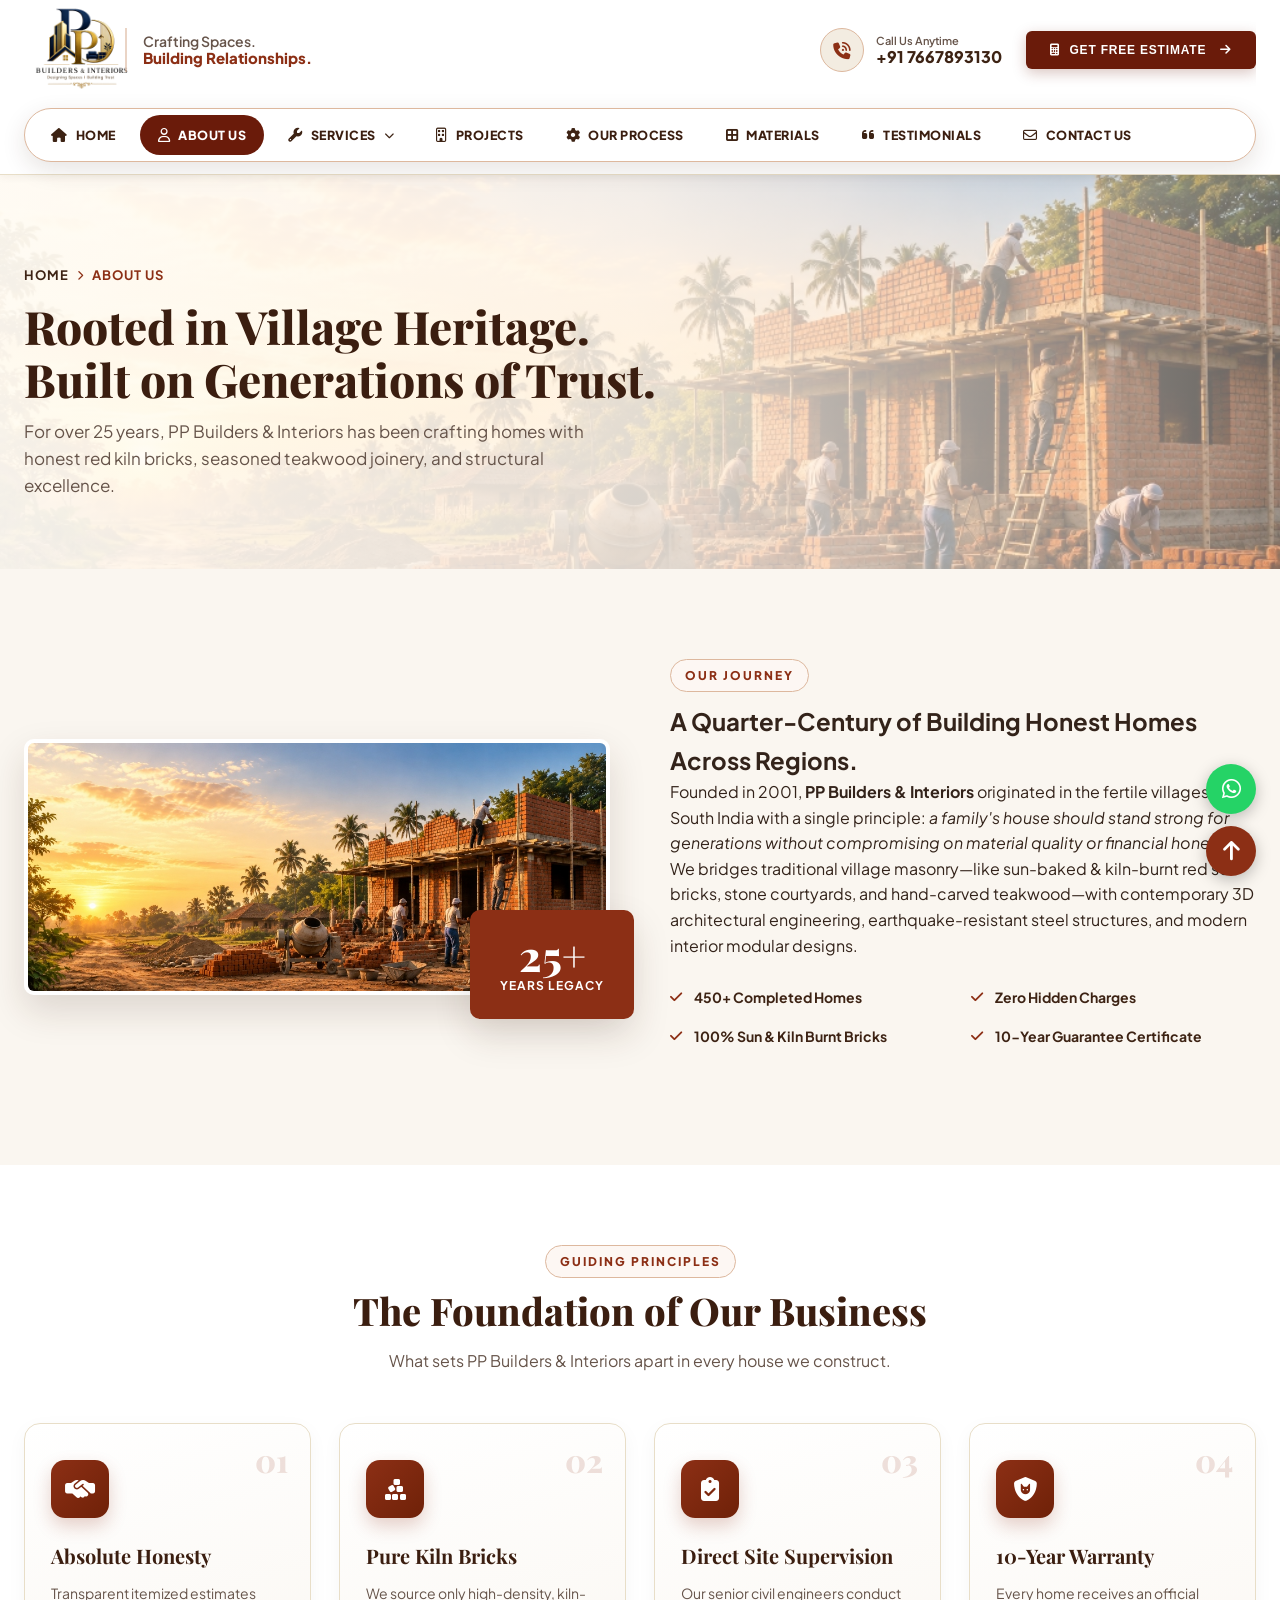
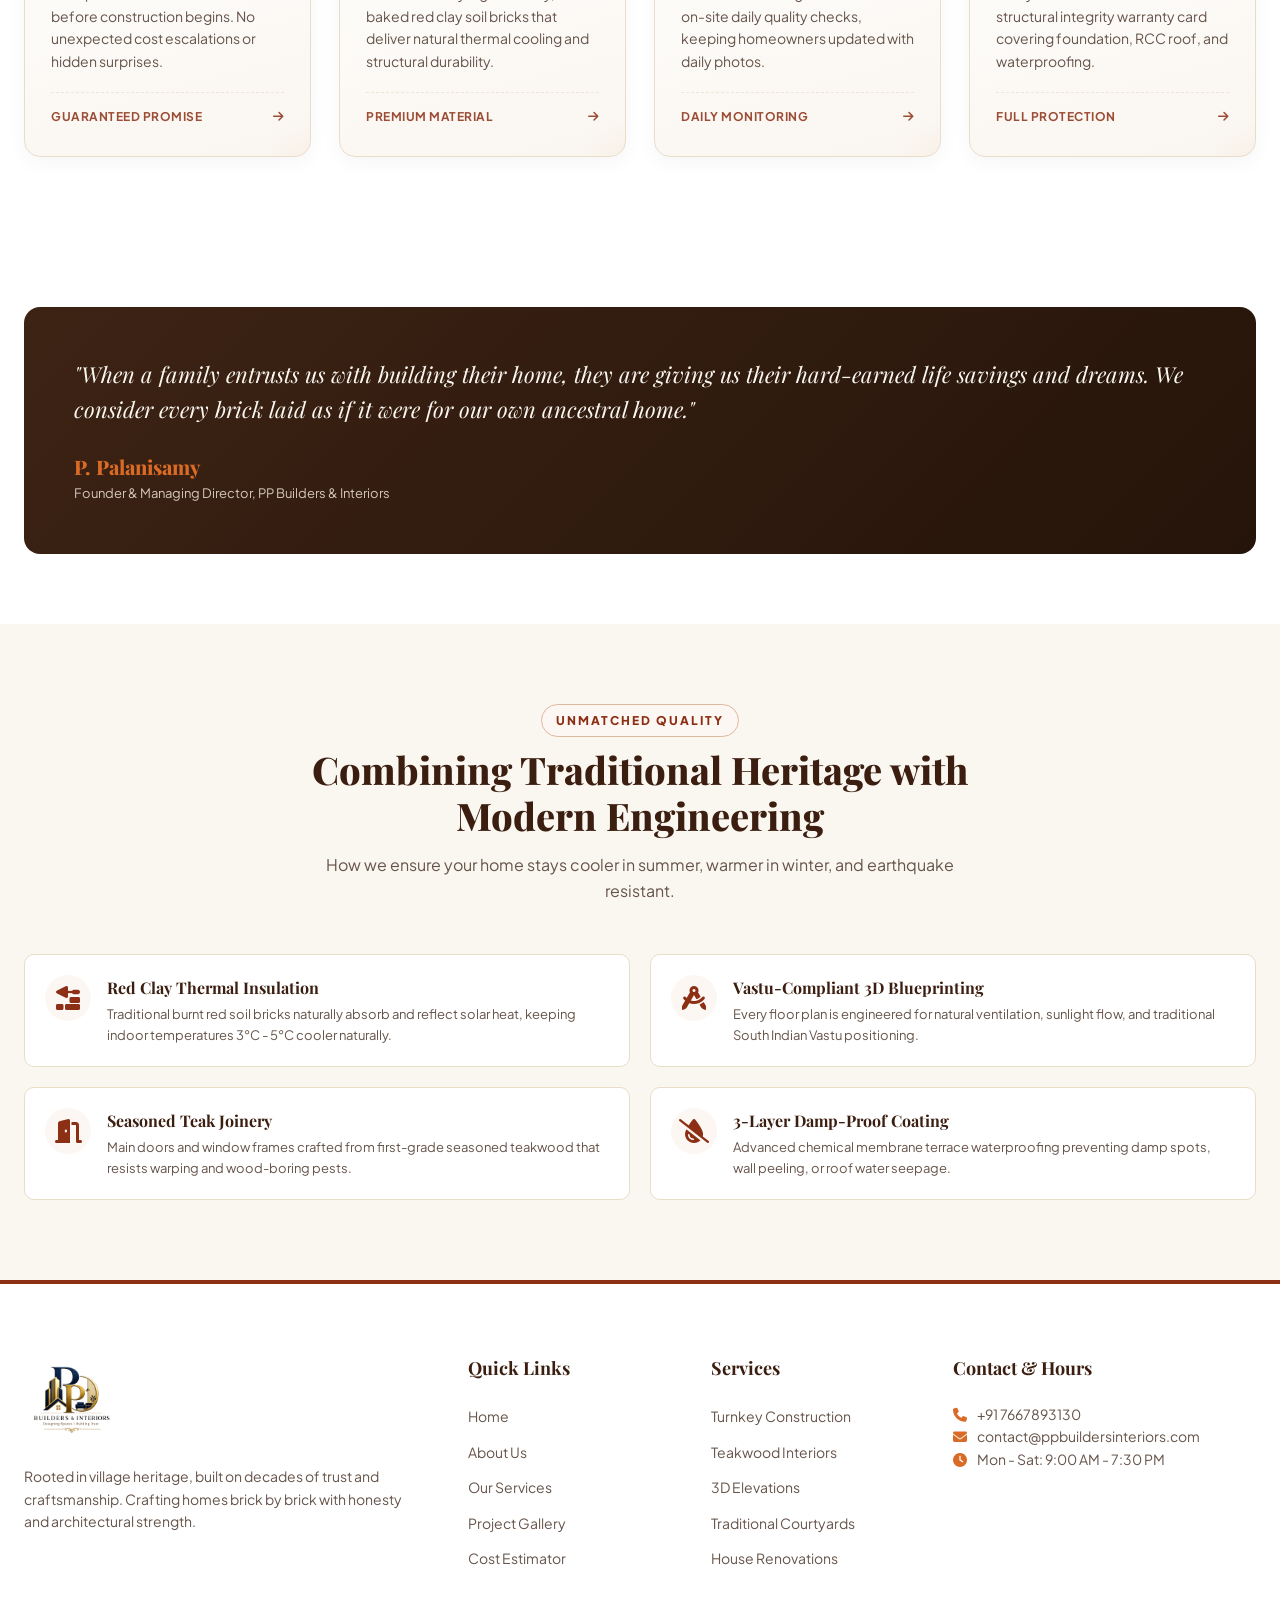
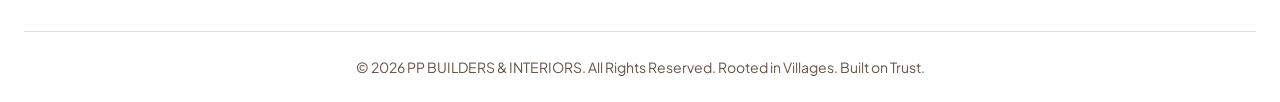
==== commit 5c0d8b2c: "updated mobile number and email" ====
--- a/about.html
+++ b/about.html
@@ -386,7 +386,7 @@
             <i class="fa-solid fa-phone-volume"></i>
             <div class="phone-meta">
               <span class="phone-label">Call Us Anytime</span>
-              <span class="phone-number">+91 98765 43210</span>
+              <span class="phone-number">+91 7667893130</span>
             </div>
           </a>
           <button class="btn-estimate trigger-modal">
@@ -675,7 +675,7 @@
 
         <div class="footer-col">
           <h4>Contact & Hours</h4>
-          <p><i class="fa-solid fa-phone" style="color:var(--accent-gold); margin-right:8px;"></i> +91 98765 43210</p>
+          <p><i class="fa-solid fa-phone" style="color:var(--accent-gold); margin-right:8px;"></i> +91 7667893130</p>
           <p><i class="fa-solid fa-envelope" style="color:var(--accent-gold); margin-right:8px;"></i>
             contact@ppbuildersinteriors.com</p>
           <p><i class="fa-solid fa-clock" style="color:var(--accent-gold); margin-right:8px;"></i> Mon - Sat: 9:00 AM -
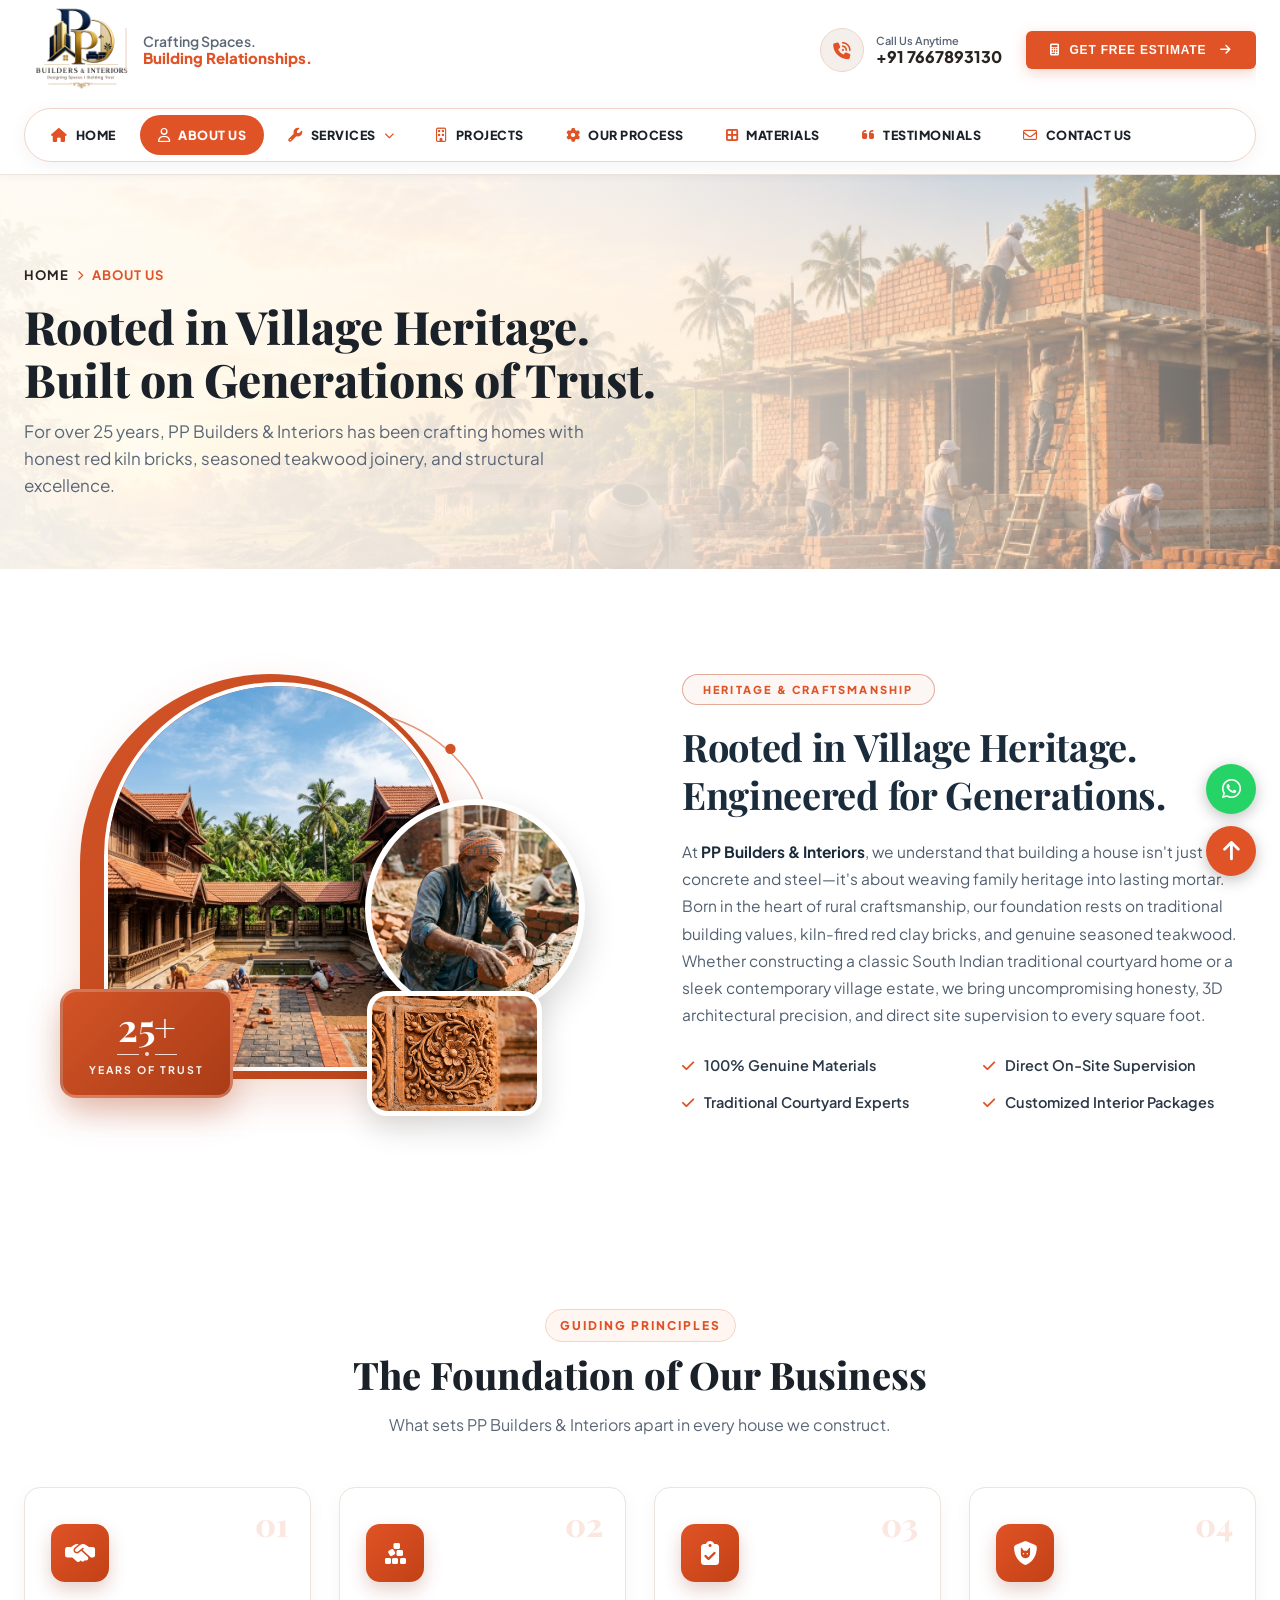
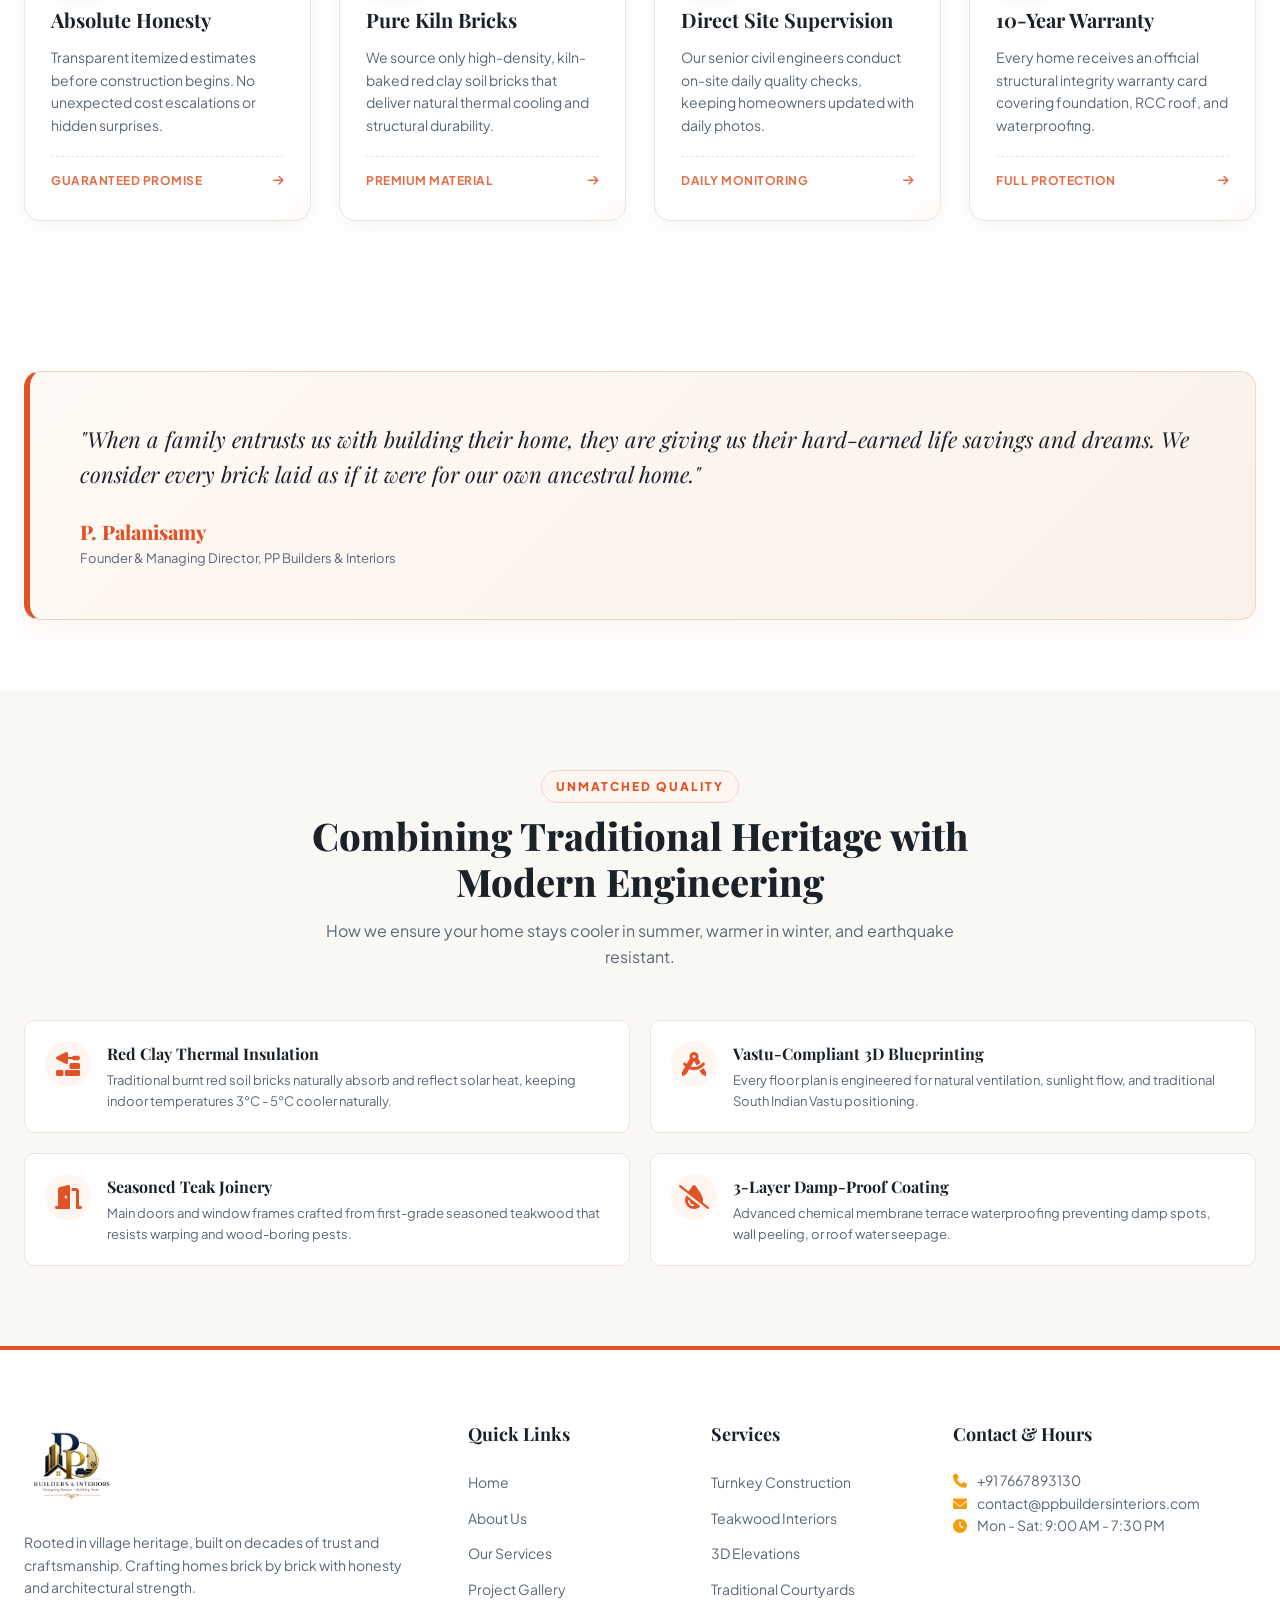
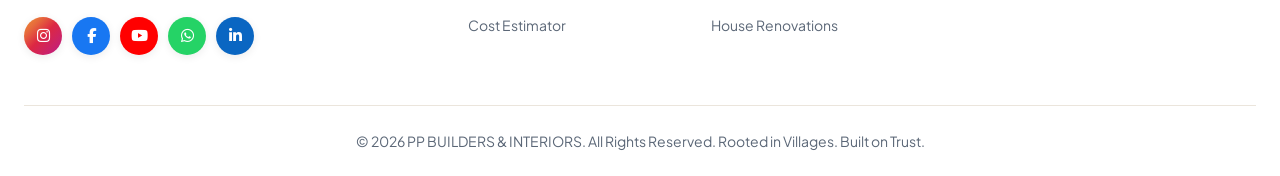
==== commit 93e17c3c: "minor changes" ====
--- a/about.html
+++ b/about.html
@@ -20,6 +20,12 @@
 
   <!-- Custom Stylesheet -->
   <link rel="stylesheet" href="style.css">
+
+  <!-- Favicon Icons -->
+  <link rel="icon" type="image/x-icon" href="favicon.ico">
+  <link rel="icon" type="image/png" sizes="32x32" href="assets/favicon-32x32.png">
+  <link rel="icon" type="image/png" sizes="16x16" href="assets/favicon-16x16.png">
+  <link rel="apple-touch-icon" sizes="180x180" href="assets/apple-touch-icon.png">
 
   <style>
     /* Inner Page Hero Styling */
@@ -93,12 +99,12 @@
 
     .value-card {
       position: relative;
-      background: linear-gradient(165deg, #FFFFFF 0%, #FAF6F0 100%);
+      background: #FFFFFF;
       border: 1px solid var(--border-subtle);
       border-radius: var(--radius-lg);
       padding: 36px 26px 30px 26px;
       transition: all 0.4s cubic-bezier(0.165, 0.84, 0.44, 1);
-      box-shadow: 0 6px 20px rgba(61, 35, 20, 0.04);
+      box-shadow: 0 6px 20px rgba(0, 0, 0, 0.04);
       display: flex;
       flex-direction: column;
       overflow: hidden;
@@ -252,13 +258,16 @@
 
     /* Founder Message Box */
     .founder-box {
-      background: linear-gradient(135deg, var(--terracotta-dark), var(--terracotta-deep));
-      color: #FFF;
+      background: linear-gradient(135deg, #FFF9F5 0%, #FAF2EA 100%);
+      color: var(--text-main);
+      border: 1.5px solid var(--border-brick);
+      border-left: 6px solid var(--primary-brick);
       border-radius: var(--radius-lg);
       padding: 50px;
       margin: 70px 0;
       position: relative;
       overflow: hidden;
+      box-shadow: 0 10px 30px rgba(224, 83, 38, 0.06);
     }
 
     .founder-quote {
@@ -267,19 +276,19 @@
       font-style: italic;
       line-height: 1.6;
       margin-bottom: 24px;
-      color: #FAF6F0;
+      color: var(--warm-heading);
     }
 
     .founder-info h5 {
       font-family: var(--font-serif);
       font-size: 20px;
       font-weight: 800;
-      color: var(--accent-gold);
+      color: var(--primary-brick);
     }
 
     .founder-info p {
       font-size: 13px;
-      color: #D6C7BC;
+      color: var(--text-muted);
     }
 
     /* Craftsmanship Features */
@@ -469,33 +478,70 @@
   <section class="about-section">
     <div class="container">
       <div class="about-grid">
-        <div class="about-image-wrapper">
-          <img src="assets/hero_bg.jpg" alt="PP Builders Village Construction Site" class="about-img-main"
-            loading="lazy">
-          <div class="experience-badge">
+        <!-- Collage Art matching reference layout -->
+        <div class="about-collage-art">
+          <!-- Decorative Background Arc Line with Accent Dots -->
+          <svg class="collage-line-accent" viewBox="0 0 500 450" fill="none" xmlns="http://www.w3.org/2000/svg">
+            <path d="M 320 50 C 375 65, 425 110, 430 165 C 435 210, 415 250, 390 280" stroke="#d35427" stroke-width="1.5" opacity="0.6"/>
+            <circle cx="390" cy="85" r="5.5" fill="#d35427"/>
+            <circle cx="430" cy="165" r="4" fill="#d35427"/>
+          </svg>
+
+          <!-- Main Arch: Traditional South Indian Courtyard House -->
+          <div class="collage-arch-outer">
+            <div class="collage-arch-inner">
+              <img src="assets/about_courtyard.jpg" alt="Traditional South Indian Courtyard House" loading="lazy">
+            </div>
+          </div>
+
+          <!-- Overlapping Circle: Skilled Mason Laying Red Bricks -->
+          <div class="collage-circle-craftsman">
+            <img src="assets/about_mason.jpg" alt="Master Mason Laying Red Bricks" loading="lazy">
+          </div>
+
+          <!-- Overlapping Rounded Rectangle: Terracotta Carving Detail -->
+          <div class="collage-rect-carving">
+            <img src="assets/about_carving.jpg" alt="Intricate Terracotta Relief Carving" loading="lazy">
+          </div>
+
+          <!-- Floating Badge: 25+ Years of Trust -->
+          <div class="collage-badge-trust">
             <div class="years">25+</div>
-            <div class="text">Years Legacy</div>
-          </div>
-        </div>
+            <div class="badge-divider"><span></span></div>
+            <div class="text">Years of Trust</div>
+          </div>
+        </div>
+
+        <!-- Right Content matching reference layout -->
         <div class="about-content">
-          <span class="section-tag">OUR JOURNEY</span>
-          <h2>A Quarter-Century of Building Honest Homes Across Regions.</h2>
-          <p>
-            Founded in 2001, <strong>PP Builders & Interiors</strong> originated in the fertile villages of South India
-            with a single principle: <em>a family's house should stand strong for generations without compromising on
-              material quality or financial honesty.</em>
+          <span class="heritage-pill">HERITAGE & CRAFTSMANSHIP</span>
+          <h2 class="heritage-heading">Rooted in Village Heritage.<br>Engineered for Generations.</h2>
+          <p class="heritage-paragraph">
+            At <strong>PP Builders & Interiors</strong>, we understand that building a house isn't just about concrete
+            and steel—it's about weaving family heritage into lasting mortar. Born in the heart of rural craftsmanship,
+            our foundation rests on traditional building values, kiln-fired red clay bricks, and genuine seasoned
+            teakwood. Whether constructing a classic South Indian traditional courtyard home or a sleek contemporary
+            village estate, we bring uncompromising honesty, 3D architectural precision, and direct site supervision to
+            every square foot.
           </p>
-          <p>
-            We bridges traditional village masonry—like sun-baked & kiln-burnt red soil bricks, stone courtyards, and
-            hand-carved teakwood—with contemporary 3D architectural engineering, earthquake-resistant steel structures,
-            and modern interior modular designs.
-          </p>
-
-          <div class="about-highlights">
-            <div class="highlight-item"><i class="fa-solid fa-check"></i> 450+ Completed Homes</div>
-            <div class="highlight-item"><i class="fa-solid fa-check"></i> Zero Hidden Charges</div>
-            <div class="highlight-item"><i class="fa-solid fa-check"></i> 100% Sun & Kiln Burnt Bricks</div>
-            <div class="highlight-item"><i class="fa-solid fa-check"></i> 10-Year Guarantee Certificate</div>
+
+          <div class="heritage-checklist">
+            <div class="heritage-check-item">
+              <i class="fa-solid fa-check"></i>
+              <span>100% Genuine Materials</span>
+            </div>
+            <div class="heritage-check-item">
+              <i class="fa-solid fa-check"></i>
+              <span>Direct On-Site Supervision</span>
+            </div>
+            <div class="heritage-check-item">
+              <i class="fa-solid fa-check"></i>
+              <span>Traditional Courtyard Experts</span>
+            </div>
+            <div class="heritage-check-item">
+              <i class="fa-solid fa-check"></i>
+              <span>Customized Interior Packages</span>
+            </div>
           </div>
         </div>
       </div>
@@ -649,6 +695,13 @@
           </div>
           <p>Rooted in village heritage, built on decades of trust and craftsmanship. Crafting homes brick by brick with
             honesty and architectural strength.</p>
+          <div class="footer-social">
+            <a href="https://www.instagram.com/ppbuildersinteriors/" target="_blank" rel="noopener noreferrer" class="social-btn ig" aria-label="Instagram"><i class="fa-brands fa-instagram"></i></a>
+            <a href="https://www.facebook.com/ppbuildersinteriors/" target="_blank" rel="noopener noreferrer" class="social-btn fb" aria-label="Facebook"><i class="fa-brands fa-facebook-f"></i></a>
+            <a href="https://www.youtube.com/@ppbuildersinteriors" target="_blank" rel="noopener noreferrer" class="social-btn yt" aria-label="YouTube"><i class="fa-brands fa-youtube"></i></a>
+            <a href="https://wa.me/917667893130?text=Hello%20PP%20Builders%20%26%20Interiors,%20I%20would%20like%20to%20inquire%20about%20your%20services" target="_blank" rel="noopener noreferrer" class="social-btn wa" aria-label="WhatsApp"><i class="fa-brands fa-whatsapp"></i></a>
+            <a href="https://www.linkedin.com/company/ppbuildersinteriors/" target="_blank" rel="noopener noreferrer" class="social-btn in" aria-label="LinkedIn"><i class="fa-brands fa-linkedin-in"></i></a>
+          </div>
         </div>
 
         <div class="footer-col">
@@ -726,7 +779,7 @@
 
   <!-- Floating WhatsApp & Scroll Up Buttons -->
   <div class="floating-actions">
-    <a href="https://wa.me/919999999999?text=Hello%20PP%20Builders,%20I%20would%20like%20to%20inquire%20about%20your%20services"
+    <a href="https://wa.me/917667893130?text=Hello%20PP%20Builders%20%26%20Interiors,%20I%20would%20like%20to%20inquire%20about%20your%20services"
       target="_blank" class="float-btn whatsapp-btn" aria-label="Chat on WhatsApp" title="Chat on WhatsApp">
       <i class="fa-brands fa-whatsapp"></i>
     </a>
--- a/style.css
+++ b/style.css
@@ -3,30 +3,30 @@
    ========================================================================== */
 
 :root {
-  --primary-brick: #8C2F15;
-  --primary-dark-brick: #6F2108;
-  --terracotta-dark: #3D2314;
-  --terracotta-deep: #25140A;
-  --warm-heading: #3B1E10;
-  --accent-gold: #D96B27;
-
-  --bg-cream: #FAF6F0;
-  --bg-sand: #F3ECE1;
+  --primary-brick: #E05326;
+  --primary-dark-brick: #C24116;
+  --terracotta-dark: #2A2421;
+  --terracotta-deep: #1A1F26;
+  --warm-heading: #1B2129;
+  --accent-gold: #F59E0B;
+
+  --bg-cream: #FAF8F5;
+  --bg-sand: #F4EFEA;
   --bg-paper: #FFFFFF;
-  --bg-light-brick: #FDF7F3;
-
-  --text-main: #33231A;
-  --text-muted: #66544A;
-  --text-light: #8C786C;
-  --border-subtle: #E8DEC8;
-  --border-brick: #DDB89E;
+  --bg-light-brick: #FFF6F2;
+
+  --text-main: #2D3748;
+  --text-muted: #5B6777;
+  --text-light: #8896A6;
+  --border-subtle: #EBE5DC;
+  --border-brick: #F0D5C7;
 
   --font-serif: 'Playfair Display', Georgia, serif;
   --font-sans: 'Plus Jakarta Sans', -apple-system, BlinkMacSystemFont, sans-serif;
 
-  --shadow-sm: 0 2px 8px rgba(61, 35, 20, 0.06);
-  --shadow-md: 0 8px 24px rgba(61, 35, 20, 0.1);
-  --shadow-lg: 0 16px 36px rgba(61, 35, 20, 0.15);
+  --shadow-sm: 0 2px 8px rgba(0, 0, 0, 0.04);
+  --shadow-md: 0 8px 24px rgba(0, 0, 0, 0.07);
+  --shadow-lg: 0 16px 36px rgba(0, 0, 0, 0.1);
 
   --radius-sm: 6px;
   --radius-md: 10px;
@@ -216,7 +216,7 @@
 }
 
 .btn-estimate {
-  background-color: #6A1B0A;
+  background-color: var(--primary-brick);
   color: #ffffff;
   font-weight: 800;
   font-size: 12px;
@@ -226,7 +226,7 @@
   border-radius: var(--radius-sm);
   border: none;
   cursor: pointer;
-  box-shadow: 0 4px 14px rgba(106, 27, 10, 0.25);
+  box-shadow: 0 4px 14px rgba(224, 83, 38, 0.25);
   transition: var(--transition);
   display: inline-flex;
   align-items: center;
@@ -253,7 +253,7 @@
   border: 1.5px solid var(--border-brick);
   border-radius: 999px;
   padding: 6px 8px 6px 8px;
-  box-shadow: 0 8px 24px rgba(61, 35, 20, 0.12);
+  box-shadow: 0 4px 20px rgba(0, 0, 0, 0.05);
   display: flex;
   align-items: center;
   justify-content: space-between;
@@ -283,16 +283,16 @@
 
 .nav-link i {
   font-size: 14px;
-  color: var(--terracotta-dark);
+  color: var(--primary-brick);
 }
 
 .nav-link:hover {
   color: var(--primary-brick);
-  background-color: var(--bg-cream);
+  background-color: var(--bg-light-brick);
 }
 
 .nav-link.active {
-  background-color: #6A1B0A;
+  background-color: var(--primary-brick);
   color: #ffffff;
 }
 
@@ -323,7 +323,7 @@
 .badge-title {
   font-size: 13px;
   font-weight: 800;
-  color: #6A1B0A;
+  color: var(--primary-brick);
   line-height: 1.1;
 }
 
@@ -470,7 +470,7 @@
   border-radius: var(--radius-sm);
   border: 1.5px solid var(--primary-brick);
   cursor: pointer;
-  box-shadow: 0 6px 18px rgba(140, 47, 21, 0.3);
+  box-shadow: 0 6px 18px rgba(224, 83, 38, 0.28);
   transition: var(--transition);
   display: inline-flex;
   align-items: center;
@@ -479,38 +479,44 @@
 
 .btn-primary-brick:hover {
   background-color: var(--primary-dark-brick);
+  border-color: var(--primary-dark-brick);
   transform: translateY(-2px);
+  box-shadow: 0 8px 22px rgba(224, 83, 38, 0.35);
 }
 
 .btn-outline-brick {
-  background-color: rgba(255, 252, 247, 0.9);
-  color: var(--warm-heading);
+  background-color: #FFFFFF;
+  color: var(--primary-brick);
   font-weight: 700;
   font-size: 14px;
   letter-spacing: 0.8px;
   text-transform: uppercase;
   padding: 16px 32px;
   border-radius: var(--radius-sm);
-  border: 1.5px solid var(--terracotta-dark);
+  border: 1.5px solid var(--primary-brick);
   cursor: pointer;
   transition: var(--transition);
   display: inline-flex;
   align-items: center;
   gap: 10px;
+  box-shadow: 0 4px 14px rgba(0, 0, 0, 0.04);
 }
 
 .btn-outline-brick:hover {
-  background-color: var(--terracotta-dark);
+  background-color: var(--primary-brick);
   color: var(--bg-paper);
   transform: translateY(-2px);
-}
-
-/* Trust Bar */
+  box-shadow: 0 6px 18px rgba(224, 83, 38, 0.25);
+}
+
+/* Trust Bar - Clean Light Card Design */
 .trust-bar {
-  background-color: var(--terracotta-dark);
-  color: var(--bg-paper);
-  padding: 24px 0;
-  border-top: 3px solid var(--accent-gold);
+  background-color: #FFFFFF;
+  color: var(--text-main);
+  padding: 26px 0;
+  border-top: 3px solid var(--primary-brick);
+  border-bottom: 1px solid var(--border-subtle);
+  box-shadow: 0 4px 18px rgba(0, 0, 0, 0.03);
 }
 
 .trust-grid {
@@ -526,9 +532,10 @@
 }
 
 .trust-item i {
-  font-size: 28px;
-  color: var(--accent-gold);
-  background: rgba(255, 255, 255, 0.08);
+  font-size: 26px;
+  color: var(--primary-brick);
+  background: var(--bg-light-brick);
+  border: 1.5px solid var(--border-brick);
   width: 56px;
   height: 56px;
   border-radius: 50%;
@@ -536,18 +543,25 @@
   align-items: center;
   justify-content: center;
   flex-shrink: 0;
+  transition: var(--transition);
+}
+
+.trust-item:hover i {
+  background: var(--primary-brick);
+  color: #FFFFFF;
+  transform: scale(1.08);
 }
 
 .trust-text h4 {
   font-family: var(--font-serif);
   font-size: 16px;
   font-weight: 700;
-  color: #FFF;
+  color: var(--warm-heading);
 }
 
 .trust-text p {
   font-size: 13px;
-  color: #D6C7BC;
+  color: var(--text-muted);
 }
 
 /* Sections */
@@ -586,17 +600,279 @@
 }
 
 .about-section {
-  padding: 90px 0;
-  background-color: var(--bg-cream);
+  padding: 95px 0 105px;
+  background-color: #ffffff;
+  position: relative;
+  overflow: hidden;
 }
 
 .about-grid {
   display: grid;
+  grid-template-columns: 1.05fr 1fr;
+  gap: 55px;
+  align-items: center;
+}
+
+/* ==========================================================================
+   ABOUT US - HERITAGE COLLAGE LAYOUT (Matching Reference)
+   ========================================================================== */
+.about-collage-art {
+  position: relative;
+  width: 100%;
+  max-width: 530px;
+  height: 460px;
+  margin: 0 auto;
+}
+
+/* Background terracotta line accent */
+.collage-line-accent {
+  position: absolute;
+  top: 5px;
+  left: 15px;
+  width: 92%;
+  height: 92%;
+  pointer-events: none;
+  z-index: 1;
+}
+
+/* Main Arch Frame */
+.collage-arch-outer {
+  position: absolute;
+  top: 10px;
+  left: 20px;
+  width: 380px;
+  height: 405px;
+  border-radius: 190px 190px 24px 24px;
+  background: linear-gradient(135deg, #d35427 0%, #b84319 100%);
+  padding: 8px 8px 8px 24px;
+  box-shadow: 0 18px 40px rgba(192, 81, 40, 0.18);
+  z-index: 2;
+  transition: transform 0.4s ease, box-shadow 0.4s ease;
+}
+
+.collage-arch-outer:hover {
+  transform: translateY(-4px);
+  box-shadow: 0 22px 48px rgba(192, 81, 40, 0.24);
+}
+
+.collage-arch-inner {
+  width: 100%;
+  height: 100%;
+  border-radius: 175px 175px 18px 18px;
+  border: 4px solid #ffffff;
+  overflow: hidden;
+  position: relative;
+  background: #f3ede6;
+}
+
+.collage-arch-inner img {
+  width: 100%;
+  height: 100%;
+  object-fit: cover;
+  object-position: center;
+  display: block;
+  transition: transform 0.5s ease;
+}
+
+.collage-arch-outer:hover .collage-arch-inner img {
+  transform: scale(1.04);
+}
+
+/* Overlapping Circle Craftsman Mason */
+.collage-circle-craftsman {
+  position: absolute;
+  top: 135px;
+  right: 5px;
+  width: 220px;
+  height: 220px;
+  border-radius: 50%;
+  border: 6px solid #ffffff;
+  box-shadow: 0 14px 34px rgba(0, 0, 0, 0.16);
+  overflow: hidden;
+  z-index: 4;
+  background: #f4ede6;
+  transition: transform 0.4s ease, box-shadow 0.4s ease;
+}
+
+.collage-circle-craftsman:hover {
+  transform: scale(1.05) translateY(-3px);
+  box-shadow: 0 18px 40px rgba(0, 0, 0, 0.22);
+}
+
+.collage-circle-craftsman img {
+  width: 100%;
+  height: 100%;
+  object-fit: cover;
+  object-position: center;
+  display: block;
+  transition: transform 0.5s ease;
+}
+
+.collage-circle-craftsman:hover img {
+  transform: scale(1.08);
+}
+
+/* Overlapping Rounded Rectangle Carving Detail */
+.collage-rect-carving {
+  position: absolute;
+  bottom: 8px;
+  right: 48px;
+  width: 175px;
+  height: 125px;
+  border-radius: 20px;
+  border: 5px solid #ffffff;
+  box-shadow: 0 12px 30px rgba(0, 0, 0, 0.15);
+  overflow: hidden;
+  z-index: 5;
+  background: #f4ede6;
+  transition: transform 0.4s ease, box-shadow 0.4s ease;
+}
+
+.collage-rect-carving:hover {
+  transform: translateY(-4px) scale(1.03);
+  box-shadow: 0 16px 36px rgba(0, 0, 0, 0.2);
+}
+
+.collage-rect-carving img {
+  width: 100%;
+  height: 100%;
+  object-fit: cover;
+  object-position: center;
+  display: block;
+  transition: transform 0.5s ease;
+}
+
+.collage-rect-carving:hover img {
+  transform: scale(1.08);
+}
+
+/* Floating Trust Badge */
+.collage-badge-trust {
+  position: absolute;
+  bottom: 26px;
+  left: 0;
+  background: linear-gradient(135deg, #d35427 0%, #a93c16 100%);
+  color: #ffffff;
+  padding: 16px 26px;
+  border-radius: 16px;
+  box-shadow: 0 14px 32px rgba(184, 75, 41, 0.35);
+  text-align: center;
+  z-index: 6;
+  border: 3px solid rgba(255, 255, 255, 0.25);
+  backdrop-filter: blur(4px);
+  transition: transform 0.3s ease;
+}
+
+.collage-badge-trust:hover {
+  transform: translateY(-3px) scale(1.02);
+}
+
+.collage-badge-trust .years {
+  font-family: var(--font-serif);
+  font-size: 38px;
+  font-weight: 700;
+  line-height: 1;
+  letter-spacing: -0.5px;
+  color: #ffffff;
+}
+
+.collage-badge-trust .badge-divider {
+  display: flex;
+  align-items: center;
+  justify-content: center;
+  gap: 6px;
+  margin: 6px 0;
+  opacity: 0.8;
+}
+
+.collage-badge-trust .badge-divider::before,
+.collage-badge-trust .badge-divider::after {
+  content: "";
+  height: 1px;
+  width: 22px;
+  background: #ffffff;
+}
+
+.collage-badge-trust .badge-divider span {
+  width: 4px;
+  height: 4px;
+  border-radius: 50%;
+  background: #ffffff;
+}
+
+.collage-badge-trust .text {
+  font-size: 10.5px;
+  font-weight: 700;
+  text-transform: uppercase;
+  letter-spacing: 2px;
+  color: rgba(255, 255, 255, 0.95);
+}
+
+/* Right Content Styling */
+.heritage-pill {
+  display: inline-block;
+  padding: 6px 20px;
+  border: 1.5px solid rgba(192, 81, 40, 0.45);
+  border-radius: 100px;
+  color: var(--primary-brick, #c05128);
+  font-size: 11px;
+  font-weight: 800;
+  letter-spacing: 2.2px;
+  text-transform: uppercase;
+  background: rgba(192, 81, 40, 0.05);
+  margin-bottom: 18px;
+}
+
+.heritage-heading {
+  font-family: var(--font-serif);
+  font-size: 38px;
+  font-weight: 700;
+  line-height: 1.25;
+  color: #1a2b3c;
+  margin-bottom: 20px;
+  letter-spacing: -0.3px;
+}
+
+.heritage-paragraph {
+  color: #516071;
+  font-size: 15.5px;
+  line-height: 1.75;
+  margin-bottom: 26px;
+}
+
+.heritage-paragraph strong {
+  color: #1a2b3c;
+  font-weight: 700;
+}
+
+.heritage-checklist {
+  display: grid;
   grid-template-columns: 1fr 1fr;
-  gap: 60px;
-  align-items: center;
-}
-
+  gap: 14px 28px;
+}
+
+.heritage-check-item {
+  display: flex;
+  align-items: center;
+  gap: 10px;
+  font-size: 14.5px;
+  font-weight: 600;
+  color: #2b3847;
+  transition: transform 0.2s ease;
+}
+
+.heritage-check-item:hover {
+  transform: translateX(3px);
+}
+
+.heritage-check-item i {
+  color: var(--primary-brick, #c05128);
+  font-size: 14px;
+  font-weight: 900;
+  flex-shrink: 0;
+}
+
+/* Fallback legacy support */
 .about-image-wrapper {
   position: relative;
 }
@@ -651,6 +927,86 @@
 
 .highlight-item i {
   color: var(--primary-brick);
+}
+
+@media (max-width: 991px) {
+  .about-grid {
+    grid-template-columns: 1fr;
+    gap: 48px;
+  }
+  .about-collage-art {
+    max-width: 490px;
+    height: 420px;
+  }
+  .collage-arch-outer {
+    width: 330px;
+    height: 365px;
+    border-radius: 165px 165px 22px 22px;
+  }
+  .collage-arch-inner {
+    border-radius: 155px 155px 16px 16px;
+  }
+  .collage-circle-craftsman {
+    width: 190px;
+    height: 190px;
+    top: 115px;
+  }
+  .collage-rect-carving {
+    width: 150px;
+    height: 110px;
+    right: 28px;
+  }
+  .heritage-heading {
+    font-size: 32px;
+  }
+}
+
+@media (max-width: 576px) {
+  .about-collage-art {
+    max-width: 340px;
+    height: 330px;
+  }
+  .collage-arch-outer {
+    width: 245px;
+    height: 280px;
+    left: 8px;
+    border-radius: 125px 125px 18px 18px;
+    padding: 6px 6px 6px 14px;
+  }
+  .collage-arch-inner {
+    border-radius: 115px 115px 14px 14px;
+  }
+  .collage-circle-craftsman {
+    width: 140px;
+    height: 140px;
+    top: 85px;
+    right: 0;
+    border-width: 4px;
+  }
+  .collage-rect-carving {
+    width: 115px;
+    height: 80px;
+    right: 15px;
+    border-width: 3px;
+  }
+  .collage-badge-trust {
+    padding: 10px 14px;
+    bottom: 10px;
+    border-radius: 12px;
+  }
+  .collage-badge-trust .years {
+    font-size: 26px;
+  }
+  .collage-badge-trust .text {
+    font-size: 9px;
+  }
+  .heritage-heading {
+    font-size: 26px;
+  }
+  .heritage-checklist {
+    grid-template-columns: 1fr;
+    gap: 12px;
+  }
 }
 
 .services-section {
@@ -819,8 +1175,8 @@
    ========================================================================== */
 .process-section {
   padding: 100px 0 110px;
-  background-color: #FAF6F0;
-  background-image: radial-gradient(rgba(221, 184, 158, 0.4) 1px, transparent 1px);
+  background-color: var(--bg-cream);
+  background-image: radial-gradient(rgba(224, 83, 38, 0.12) 1px, transparent 1px);
   background-size: 28px 28px;
   position: relative;
   overflow: hidden;
@@ -844,22 +1200,22 @@
   right: 5%;
   height: 3px;
   background: linear-gradient(90deg,
-      rgba(140, 47, 21, 0.2) 0%,
+      rgba(224, 83, 38, 0.2) 0%,
       var(--primary-brick) 25%,
       var(--accent-gold) 75%,
-      rgba(217, 107, 39, 0.2) 100%);
+      rgba(245, 158, 11, 0.2) 100%);
   z-index: 0;
   border-radius: 4px;
 }
 
 .timeline-step {
   position: relative;
-  background: linear-gradient(165deg, #FFFFFF 0%, #FAF6F0 100%);
-  border: 1px solid rgba(232, 222, 200, 0.9);
+  background: #FFFFFF;
+  border: 1px solid var(--border-subtle);
   border-radius: var(--radius-lg);
   padding: 34px 20px 28px;
   text-align: center;
-  box-shadow: 0 6px 20px rgba(61, 35, 20, 0.04);
+  box-shadow: 0 6px 20px rgba(0, 0, 0, 0.04);
   transition: all 0.4s cubic-bezier(0.165, 0.84, 0.44, 1);
   display: flex;
   flex-direction: column;
@@ -877,7 +1233,7 @@
   right: 0;
   height: 4px;
   background: linear-gradient(90deg, var(--primary-brick), var(--accent-gold));
-  opacity: 0.7;
+  opacity: 0.85;
   transition: opacity 0.3s ease;
 }
 
@@ -906,7 +1262,7 @@
   position: relative;
   width: 58px;
   height: 58px;
-  background: linear-gradient(135deg, var(--primary-brick) 0%, var(--primary-dark-brick) 100%);
+  background: linear-gradient(135deg, var(--primary-brick) 0%, var(--accent-gold) 100%);
   color: #FFF;
   border-radius: 50%;
   display: flex;
@@ -914,7 +1270,7 @@
   justify-content: center;
   font-size: 22px;
   margin-bottom: 20px;
-  box-shadow: 0 0 0 6px rgba(140, 47, 21, 0.12), 0 8px 18px rgba(140, 47, 21, 0.22);
+  box-shadow: 0 0 0 6px rgba(224, 83, 38, 0.12), 0 8px 18px rgba(224, 83, 38, 0.22);
   transition: all 0.4s cubic-bezier(0.34, 1.56, 0.64, 1);
   z-index: 2;
 }
@@ -922,7 +1278,7 @@
 .timeline-step:hover .step-node {
   transform: scale(1.12) rotate(6deg);
   background: linear-gradient(135deg, var(--accent-gold) 0%, var(--primary-brick) 100%);
-  box-shadow: 0 0 0 8px rgba(217, 107, 39, 0.18), 0 12px 24px rgba(140, 47, 21, 0.35);
+  box-shadow: 0 0 0 8px rgba(245, 158, 11, 0.2), 0 12px 24px rgba(224, 83, 38, 0.3);
 }
 
 /* Phase Micro-Tag */
@@ -932,8 +1288,8 @@
   letter-spacing: 1.2px;
   text-transform: uppercase;
   color: var(--primary-brick);
-  background: rgba(140, 47, 21, 0.06);
-  border: 1px solid rgba(221, 184, 158, 0.6);
+  background: var(--bg-light-brick);
+  border: 1px solid var(--border-brick);
   padding: 3px 10px;
   border-radius: 999px;
   margin-bottom: 12px;
@@ -1005,7 +1361,7 @@
    ========================================================================== */
 .materials-section {
   padding: 95px 0 105px;
-  background-color: #FAF6F0;
+  background-color: var(--bg-cream);
   position: relative;
   overflow: hidden;
 }
@@ -1042,19 +1398,19 @@
 /* Slanted Polygon Frame Outer Wrapper */
 .material-card-frame {
   position: relative;
-  filter: drop-shadow(0 6px 18px rgba(61, 35, 20, 0.05));
+  filter: drop-shadow(0 6px 18px rgba(0, 0, 0, 0.04));
   transition: all 0.4s cubic-bezier(0.165, 0.84, 0.44, 1);
 }
 
 .material-card-frame:hover {
-  filter: drop-shadow(0 18px 36px rgba(61, 35, 20, 0.14));
+  filter: drop-shadow(0 18px 36px rgba(224, 83, 38, 0.12));
   transform: translateY(-8px);
 }
 
 /* Slanted Polygon Outer Border Container */
 .material-card {
   position: relative;
-  background: linear-gradient(135deg, rgba(221, 184, 158, 0.85) 0%, rgba(140, 47, 21, 0.4) 100%);
+  background: linear-gradient(135deg, rgba(240, 213, 199, 0.9) 0%, rgba(224, 83, 38, 0.4) 100%);
   clip-path: polygon(0 0, 100% 0, 85% 24%, 85% 100%, 0 100%);
   padding: 1.5px 1.5px 1.5px 3.5px;
   /* 3.5px thick primary brick left border */
@@ -1099,14 +1455,14 @@
 .material-icon-circle {
   width: 48px;
   height: 48px;
-  background: linear-gradient(135deg, #8C2F15 0%, #6F2108 100%);
+  background: linear-gradient(135deg, var(--primary-brick) 0%, var(--accent-gold) 100%);
   color: #FFFFFF;
   border-radius: 50%;
   display: flex;
   align-items: center;
   justify-content: center;
   font-size: 20px;
-  box-shadow: 0 4px 12px rgba(140, 47, 21, 0.25);
+  box-shadow: 0 4px 14px rgba(224, 83, 38, 0.25);
   z-index: 2;
   transition: transform 0.4s cubic-bezier(0.34, 1.56, 0.64, 1);
 }
@@ -1120,7 +1476,7 @@
 .orbit-ring {
   position: absolute;
   inset: 0;
-  border: 1.5px solid rgba(140, 47, 21, 0.4);
+  border: 1.5px solid rgba(224, 83, 38, 0.35);
   border-radius: 50%;
   animation: spinOrbit 12s linear infinite;
   z-index: 1;
@@ -1159,8 +1515,8 @@
   letter-spacing: 0.8px;
   text-transform: uppercase;
   color: var(--primary-brick);
-  background: #FDF0E6;
-  border: 1px solid rgba(221, 184, 158, 0.5);
+  background: var(--bg-light-brick);
+  border: 1px solid var(--border-brick);
   padding: 4px 12px;
   border-radius: 999px;
   transition: all 0.3s ease;
@@ -1211,19 +1567,19 @@
 
 /* Spec Box Bottom Container */
 .spec-box {
-  background: #FAF6F0;
+  background: var(--bg-sand);
   border-radius: 10px;
   padding: 14px 14px;
   margin-top: auto;
   display: flex;
   flex-direction: column;
   gap: 8px;
-  border: 1px solid rgba(232, 222, 200, 0.5);
+  border: 1px solid var(--border-subtle);
   transition: background 0.3s ease;
 }
 
 .material-card-frame:hover .spec-box {
-  background: #F5EBE0;
+  background: var(--bg-light-brick);
 }
 
 .spec-check-item {
@@ -1404,6 +1760,54 @@
   color: var(--text-muted);
   font-size: 14px;
   line-height: 1.6;
+}
+
+/* Footer Social Media Buttons */
+.footer-social {
+  display: flex;
+  align-items: center;
+  gap: 10px;
+  margin-top: 18px;
+  flex-wrap: wrap;
+}
+
+.social-btn {
+  width: 38px;
+  height: 38px;
+  border-radius: 50%;
+  display: inline-flex;
+  align-items: center;
+  justify-content: center;
+  font-size: 15px;
+  color: #FFFFFF !important;
+  text-decoration: none;
+  transition: all 0.3s cubic-bezier(0.25, 0.8, 0.25, 1);
+  box-shadow: 0 2px 8px rgba(0, 0, 0, 0.08);
+}
+
+.social-btn:hover {
+  transform: translateY(-3px) scale(1.08);
+  box-shadow: 0 6px 16px rgba(0, 0, 0, 0.15);
+}
+
+.social-btn.ig {
+  background: linear-gradient(135deg, #f09433, #e6683c, #dc2743, #cc2366, #bc1888);
+}
+
+.social-btn.fb {
+  background: #1877F2;
+}
+
+.social-btn.yt {
+  background: #FF0000;
+}
+
+.social-btn.wa {
+  background: #25D366;
+}
+
+.social-btn.in {
+  background: #0A66C2;
 }
 
 .footer-links {
@@ -1510,9 +1914,9 @@
 }
 
 .mobile-toggle:hover {
-  background: #6A1B0A;
+  background: var(--primary-brick);
   color: #FFF;
-  border-color: #6A1B0A;
+  border-color: var(--primary-brick);
 }
 
 @media (max-width: 1080px) {
@@ -1910,51 +2314,4 @@
 .reveal-on-scroll.revealed {
   opacity: 1;
   transform: translateY(0);
-}
-
-opacity: 0;
-visibility: hidden;
-}
-
-.preloader-spinner {
-  width: 50px;
-  height: 50px;
-  border: 4px solid var(--bg-sand);
-  border-top: 4px solid var(--primary-brick);
-  border-radius: 50%;
-  animation: preloaderSpin 1s linear infinite;
-  margin-bottom: 16px;
-}
-
-.preloader-text {
-  font-family: var(--font-serif);
-  font-size: 18px;
-  font-weight: 700;
-  color: var(--warm-heading);
-  letter-spacing: 1px;
-}
-
-@keyframes preloaderSpin {
-  0% {
-    transform: rotate(0deg);
-  }
-
-  100% {
-    transform: rotate(360deg);
-  }
-}
-
-/* ==========================================================================
-   SCROLL REVEAL / LAZY ANIMATION ON SCROLL
-   ========================================================================== */
-.reveal-on-scroll {
-  opacity: 0;
-  transform: translateY(35px);
-  transition: opacity 0.7s cubic-bezier(0.25, 0.8, 0.25, 1), transform 0.7s cubic-bezier(0.25, 0.8, 0.25, 1);
-  will-change: opacity, transform;
-}
-
-.reveal-on-scroll.revealed {
-  opacity: 1;
-  transform: translateY(0);
 }
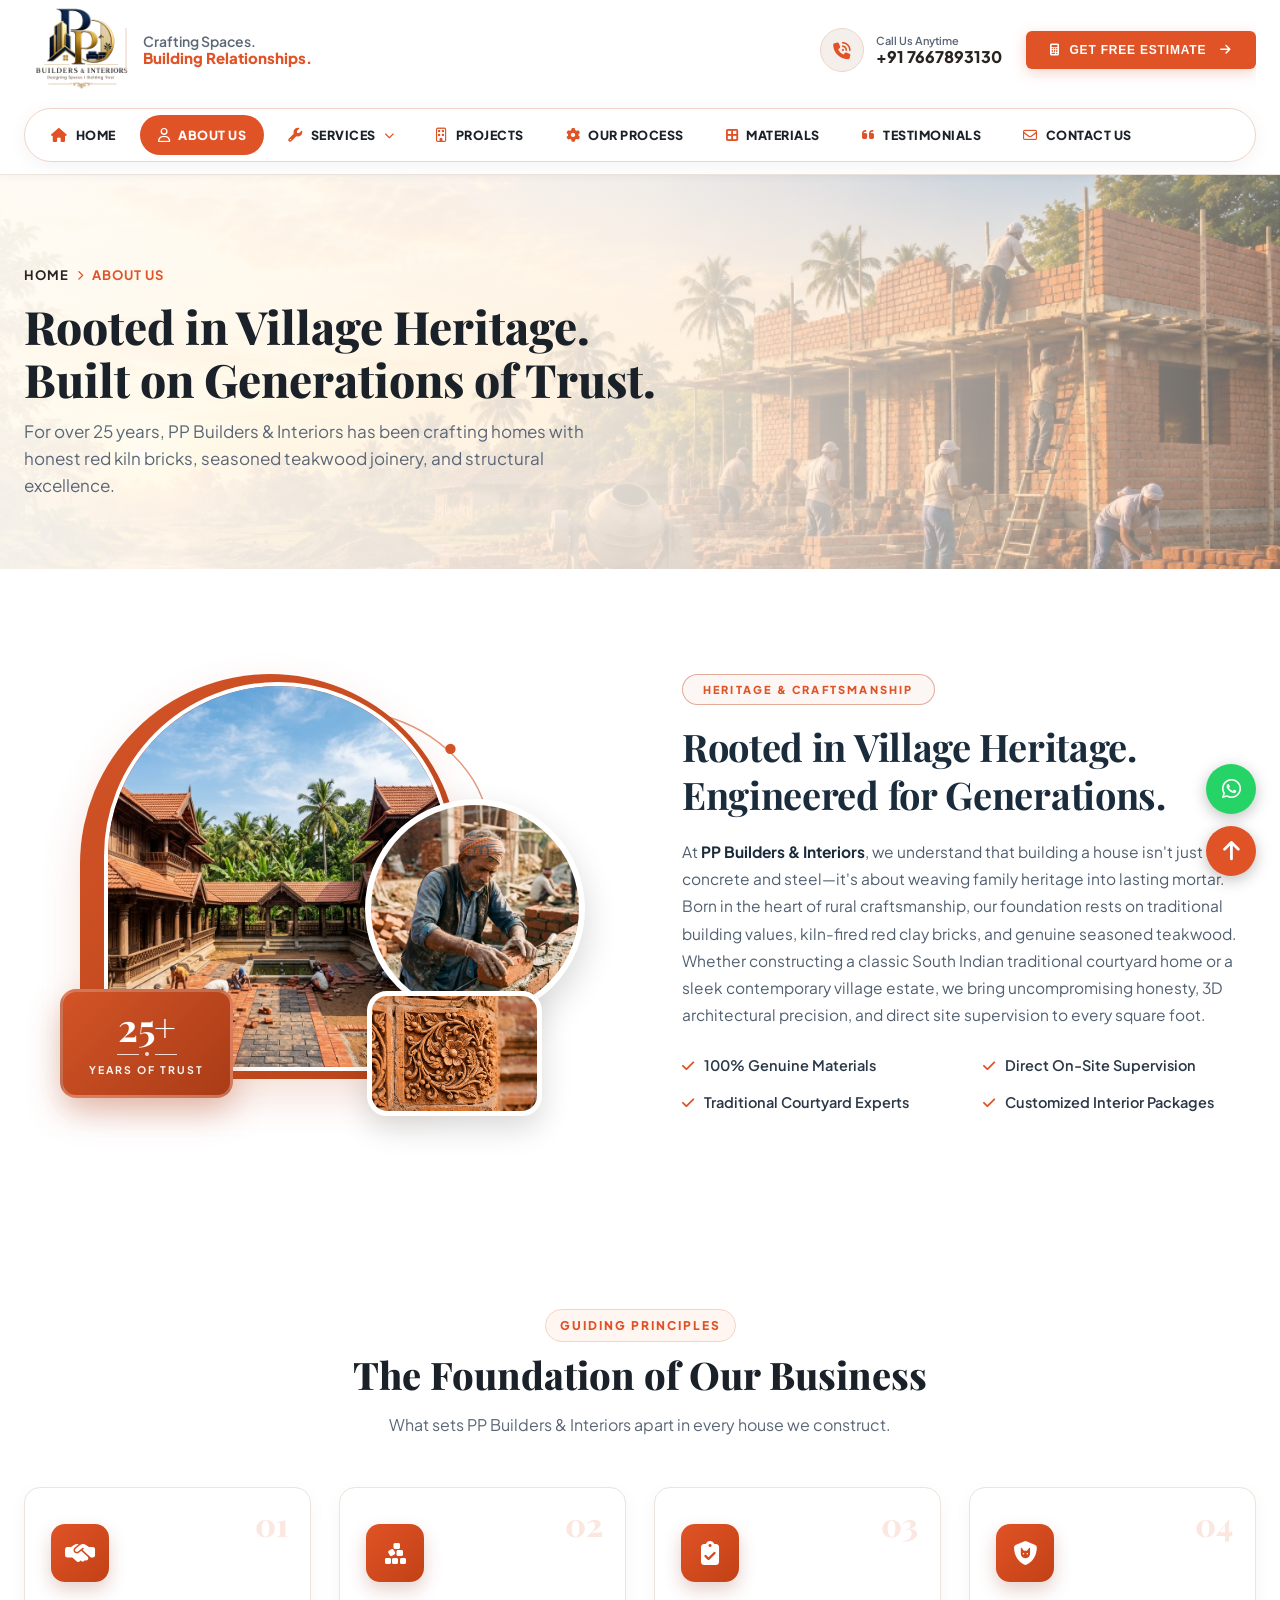
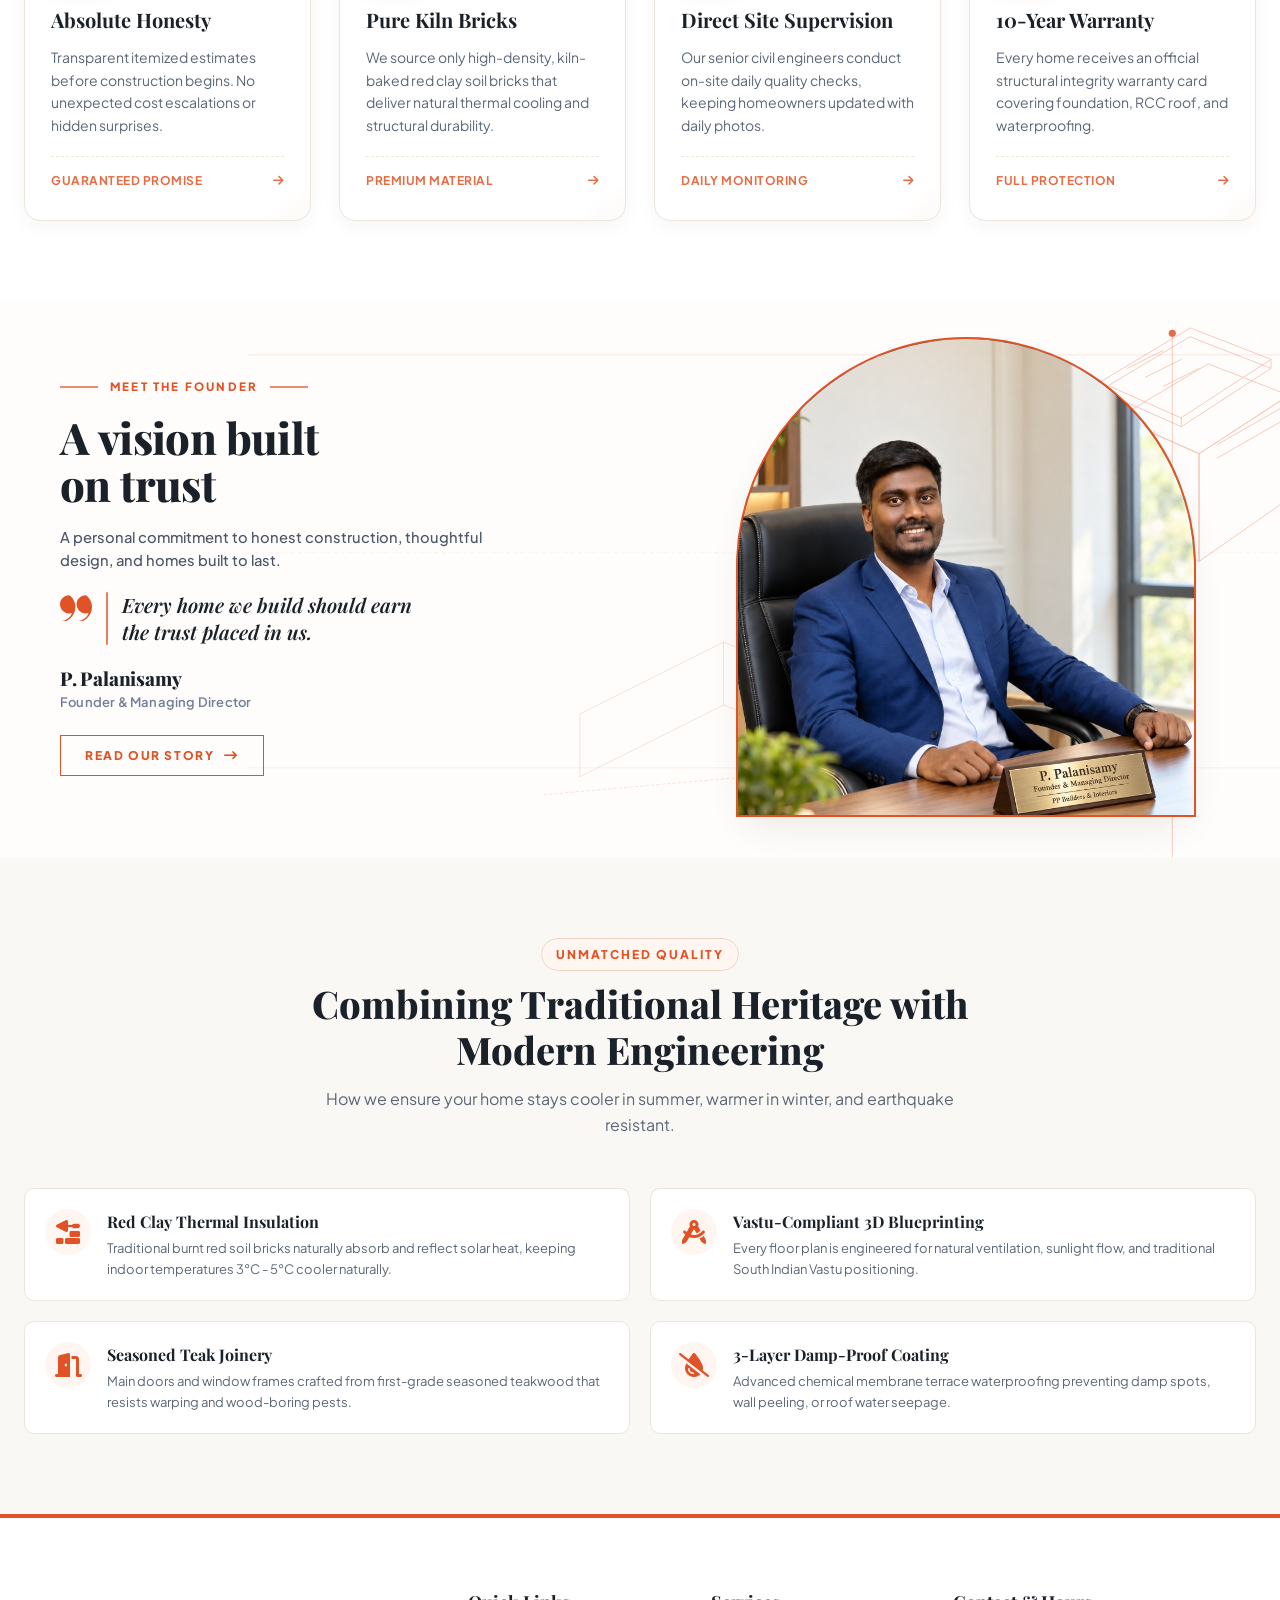
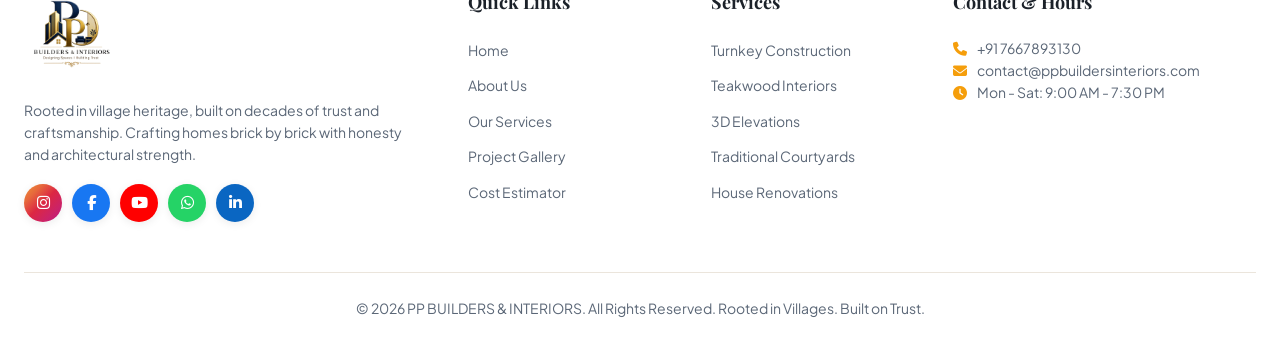
==== commit 3fa16437: "updated founder photo" ====
--- a/about.html
+++ b/about.html
@@ -256,39 +256,242 @@
       transform: translateX(4px);
     }
 
-    /* Founder Message Box */
-    .founder-box {
-      background: linear-gradient(135deg, #FFF9F5 0%, #FAF2EA 100%);
-      color: var(--text-main);
-      border: 1.5px solid var(--border-brick);
-      border-left: 6px solid var(--primary-brick);
-      border-radius: var(--radius-lg);
-      padding: 50px;
-      margin: 70px 0;
+    /* ==========================================================================
+    /* ==========================================================================
+       Founder Section - "A Vision Built on Trust" (Arched Editorial Layout)
+       ========================================================================== */
+    .founder-arch-section {
       position: relative;
+      padding: clamp(28px, 4vh, 48px) 0 clamp(32px, 4.5vh, 52px) 0;
+      background-color: #FFFDFB;
       overflow: hidden;
-      box-shadow: 0 10px 30px rgba(224, 83, 38, 0.06);
-    }
-
-    .founder-quote {
+      scroll-margin-top: 80px;
+    }
+
+    /* Architectural Blueprint Grid & Wireframe Background */
+    .founder-blueprint-bg {
+      position: absolute;
+      top: 0;
+      left: 0;
+      right: 0;
+      bottom: 0;
+      pointer-events: none;
+      z-index: 0;
+      overflow: hidden;
+    }
+
+    .founder-blueprint-svg {
+      position: absolute;
+      top: 0;
+      right: 0;
+      width: 100%;
+      height: 100%;
+      max-width: 1350px;
+    }
+
+    .founder-arch-container {
+      position: relative;
+      z-index: 2;
+      width: 100%;
+    }
+
+    /* Two-Column Grid: Left Content + Right Arched Photo */
+    .founder-arch-grid {
+      display: grid;
+      grid-template-columns: minmax(0, 1.08fr) minmax(0, 0.92fr);
+      align-items: center;
+      gap: clamp(32px, 4.5vw, 64px);
+      max-width: 1160px;
+      margin: 0 auto;
+    }
+
+    /* Left Column Content */
+    .founder-arch-content {
+      display: flex;
+      flex-direction: column;
+      justify-content: center;
+      gap: clamp(14px, 2vh, 22px);
+    }
+
+    /* Eyebrow with Flanking Accent Lines */
+    .founder-arch-eyebrow {
+      display: inline-flex;
+      align-items: center;
+      gap: 12px;
+    }
+
+    .founder-arch-eyebrow .eyebrow-text {
+      font-family: var(--font-sans);
+      font-size: 11.5px;
+      font-weight: 800;
+      letter-spacing: 2.2px;
+      text-transform: uppercase;
+      color: var(--primary-brick);
+      white-space: nowrap;
+    }
+
+    .founder-arch-eyebrow .eyebrow-line {
+      height: 1.5px;
+      background-color: var(--primary-brick);
+      opacity: 0.65;
+      width: 38px;
+    }
+
+    /* Main Serif Headline */
+    .founder-arch-title {
       font-family: var(--font-serif);
-      font-size: 22px;
+      font-size: clamp(34px, 3.4vw, 50px);
+      font-weight: 800;
+      color: var(--warm-heading);
+      line-height: 1.08;
+      letter-spacing: -0.6px;
+      margin: 0;
+    }
+
+    /* Subtitle Commitment Lead */
+    .founder-arch-lead {
+      font-size: clamp(14.5px, 1.15vw, 16px);
+      line-height: 1.55;
+      color: #4A5568;
+      font-weight: 500;
+      max-width: 460px;
+      margin: 0;
+    }
+
+    /* Quote Block */
+    .founder-arch-quote {
+      display: flex;
+      align-items: stretch;
+      gap: 14px;
+      margin: 2px 0;
+    }
+
+    .arch-quote-icon {
+      flex-shrink: 0;
+      display: flex;
+      align-items: flex-start;
+      padding-top: 3px;
+    }
+
+    .arch-quote-divider {
+      width: 2px;
+      background-color: var(--primary-brick);
+      opacity: 0.75;
+      flex-shrink: 0;
+      border-radius: 2px;
+    }
+
+    .arch-quote-text {
+      font-family: var(--font-serif);
+      font-size: clamp(17.5px, 1.55vw, 22px);
       font-style: italic;
-      line-height: 1.6;
-      margin-bottom: 24px;
+      font-weight: 600;
+      line-height: 1.35;
       color: var(--warm-heading);
-    }
-
-    .founder-info h5 {
+      margin: 0;
+    }
+
+    /* Founder Credentials */
+    .founder-arch-credentials {
+      margin-top: 2px;
+    }
+
+    .arch-founder-name {
       font-family: var(--font-serif);
-      font-size: 20px;
+      font-size: 19px;
       font-weight: 800;
+      color: var(--warm-heading);
+      letter-spacing: -0.2px;
+      margin-bottom: 2px;
+      line-height: 1.2;
+    }
+
+    .arch-founder-role {
+      display: block;
+      font-size: 13px;
+      font-weight: 600;
+      color: #718096;
+      letter-spacing: 0.2px;
+    }
+
+    /* Outlined Rectangular Button */
+    .founder-arch-action {
+      padding-top: 4px;
+    }
+
+    .btn-arch-story {
+      display: inline-flex;
+      align-items: center;
+      gap: 10px;
+      border: 1.5px solid var(--primary-brick);
+      background: transparent;
       color: var(--primary-brick);
-    }
-
-    .founder-info p {
+      padding: 10px 24px;
+      font-size: 12px;
+      font-weight: 800;
+      letter-spacing: 1.6px;
+      text-transform: uppercase;
+      transition: all 0.3s cubic-bezier(0.25, 0.8, 0.25, 1);
+      width: fit-content;
+    }
+
+    .btn-arch-story i {
+      transition: transform 0.3s ease;
       font-size: 13px;
-      color: var(--text-muted);
+    }
+
+    .btn-arch-story:hover {
+      background-color: var(--primary-brick);
+      color: #FFFFFF;
+      box-shadow: 0 6px 18px rgba(224, 83, 38, 0.25);
+    }
+
+    .btn-arch-story:hover i {
+      transform: translateX(4px);
+    }
+
+    /* Right Column: Arched Founder Photo Frame */
+    .founder-arch-visual {
+      display: flex;
+      justify-content: center;
+      align-items: center;
+      position: relative;
+    }
+
+    .founder-arch-frame {
+      position: relative;
+      width: 100%;
+      max-width: 460px;
+      height: clamp(380px, 56vh, 480px);
+      /* Semicircular top arch with flat bottom */
+      border-top-left-radius: 230px;
+      border-top-right-radius: 230px;
+      border-bottom-left-radius: 0;
+      border-bottom-right-radius: 0;
+      /* Crisp terracotta arch border matching the mockup */
+      border: 2.5px solid var(--primary-brick);
+      overflow: hidden;
+      box-shadow: 0 16px 38px -12px rgba(45, 30, 20, 0.12);
+      background-color: #1A1F26;
+      transition: transform 0.5s ease, box-shadow 0.5s ease;
+    }
+
+    .founder-arch-frame:hover {
+      transform: translateY(-4px);
+      box-shadow: 0 22px 48px -10px rgba(224, 83, 38, 0.18);
+    }
+
+    .founder-arch-img {
+      width: 100%;
+      height: 100%;
+      object-fit: cover;
+      object-position: center 20%;
+      display: block;
+      transition: transform 0.8s cubic-bezier(0.165, 0.84, 0.44, 1);
+    }
+
+    .founder-arch-frame:hover .founder-arch-img {
+      transform: scale(1.03);
     }
 
     /* Craftsmanship Features */
@@ -348,8 +551,88 @@
         font-size: 36px;
       }
 
-      .founder-box {
-        padding: 30px;
+      /* Founder Section Tablet Tweaks */
+      .founder-vision-section {
+        padding: 35px 0 40px 0;
+      }
+
+      .founder-title {
+        font-size: 30px;
+      }
+
+      .founder-arch-grid {
+        grid-template-columns: 1fr;
+        gap: 36px;
+      }
+
+      .founder-arch-content {
+        align-items: center;
+        text-align: center;
+      }
+
+      .founder-arch-quote {
+        justify-content: center;
+      }
+
+      .founder-arch-lead {
+        max-width: 520px;
+      }
+
+      .founder-arch-frame {
+        height: 400px;
+        max-width: 360px;
+        border-top-left-radius: 180px;
+        border-top-right-radius: 180px;
+      }
+    }
+
+    /* Screen-Height Fitting for Laptop Displays (e.g. 1366x768 / Viewport height <= 720px) */
+    @media (max-height: 720px) and (min-width: 993px) {
+      .founder-arch-section {
+        padding: 16px 0 20px 0;
+      }
+
+      .founder-arch-grid {
+        gap: 36px;
+      }
+
+      .founder-arch-content {
+        gap: 12px;
+      }
+
+      .founder-arch-title {
+        font-size: 36px;
+      }
+
+      .founder-arch-lead {
+        font-size: 14px;
+        line-height: 1.45;
+      }
+
+      .arch-quote-text {
+        font-size: 17.5px;
+        line-height: 1.3;
+      }
+
+      .arch-founder-name {
+        font-size: 17px;
+        margin-bottom: 1px;
+      }
+
+      .arch-founder-role {
+        font-size: 12px;
+      }
+
+      .btn-arch-story {
+        padding: 8px 22px;
+        font-size: 11px;
+      }
+
+      .founder-arch-frame {
+        height: 380px;
+        max-width: 380px;
+        border-top-left-radius: 190px;
+        border-top-right-radius: 190px;
       }
     }
 
@@ -360,6 +643,29 @@
 
       .page-title {
         font-size: 28px;
+      }
+
+      .founder-arch-section {
+        padding: 35px 0 40px 0;
+      }
+
+      .founder-arch-title {
+        font-size: 30px;
+      }
+
+      .founder-arch-lead {
+        font-size: 14px;
+      }
+
+      .arch-quote-text {
+        font-size: 16.5px;
+      }
+
+      .founder-arch-frame {
+        height: 340px;
+        max-width: 300px;
+        border-top-left-radius: 150px;
+        border-top-right-radius: 150px;
       }
     }
   </style>
@@ -475,7 +781,7 @@
   <!-- ==========================================================================
        3. ABOUT STORY & HERITAGE
        ========================================================================== -->
-  <section class="about-section">
+  <section class="about-section" id="about-story">
     <div class="container">
       <div class="about-grid">
         <!-- Collage Art matching reference layout -->
@@ -616,17 +922,113 @@
   </section>
 
   <!-- ==========================================================================
-       5. FOUNDER'S MESSAGE
+       5. MEET THE FOUNDER - A VISION BUILT ON TRUST
        ========================================================================== -->
-  <section class="container">
-    <div class="founder-box">
-      <div class="founder-quote">
-        "When a family entrusts us with building their home, they are giving us their hard-earned life savings and
-        dreams. We consider every brick laid as if it were for our own ancestral home."
-      </div>
-      <div class="founder-info">
-        <h5>P. Palanisamy</h5>
-        <p>Founder & Managing Director, PP Builders & Interiors</p>
+  <section class="founder-arch-section" id="founder">
+    <!-- Architectural Blueprint Grid & Wireframe Elevation Background -->
+    <div class="founder-blueprint-bg" aria-hidden="true">
+      <svg class="founder-blueprint-svg" viewBox="0 0 1200 620" fill="none" xmlns="http://www.w3.org/2000/svg" preserveAspectRatio="xMaxYMin meet">
+        <!-- Construction Grid Lines -->
+        <line x1="50" y1="60" x2="1200" y2="60" stroke="#E05326" stroke-width="0.8" opacity="0.18" />
+        <line x1="50" y1="280" x2="1200" y2="280" stroke="#E05326" stroke-width="0.8" opacity="0.1" stroke-dasharray="4 4" />
+        <line x1="50" y1="520" x2="1200" y2="520" stroke="#E05326" stroke-width="0.8" opacity="0.12" />
+        
+        <!-- Right Alignment Guide with Orange Accent Dot (matching mockup) -->
+        <line x1="1080" y1="36" x2="1080" y2="620" stroke="#E05326" stroke-width="1" opacity="0.32" />
+        <circle cx="1080" cy="36" r="4" fill="#E05326" opacity="0.85" />
+        
+        <!-- Axonometric Architectural House Wireframe Sketch (Right Side) -->
+        <g stroke="#E05326" stroke-width="1.1" opacity="0.3" stroke-linecap="round" stroke-linejoin="round">
+          <polygon points="1020,130 1120,70 1210,105 1110,170" />
+          <polygon points="1020,130 1110,170 1110,290 1020,245" />
+          <polygon points="1110,170 1210,105 1210,220 1110,290" />
+          
+          <polygon points="1000,90 1100,30 1190,65 1090,130" />
+          <line x1="1000" y1="90" x2="1000" y2="100" />
+          <line x1="1090" y1="130" x2="1090" y2="140" />
+          <line x1="1190" y1="65" x2="1190" y2="75" />
+          <polygon points="1000,100 1090,140 1190,75 1100,40" />
+
+          <line x1="1020" y1="130" x2="1020" y2="245" />
+          <line x1="1060" y1="145" x2="1060" y2="260" />
+
+          <line x1="1130" y1="160" x2="1200" y2="120" />
+          <line x1="1130" y1="175" x2="1200" y2="135" />
+
+          <line x1="1030" y1="75" x2="1070" y2="55" />
+          <line x1="1050" y1="85" x2="1090" y2="65" />
+          <line x1="1070" y1="95" x2="1110" y2="75" />
+        </g>
+
+        <!-- Bottom Left/Center Blueprint Ground Wireframe (matching mockup) -->
+        <g stroke="#E05326" stroke-width="0.9" opacity="0.2" stroke-linecap="round" stroke-linejoin="round">
+          <line x1="420" y1="460" x2="580" y2="380" />
+          <line x1="580" y1="380" x2="680" y2="420" />
+          <line x1="420" y1="460" x2="420" y2="530" />
+          <line x1="420" y1="530" x2="580" y2="450" />
+          <line x1="580" y1="450" x2="680" y2="490" />
+          <line x1="680" y1="420" x2="680" y2="490" />
+          <line x1="580" y1="380" x2="580" y2="450" />
+          <line x1="380" y1="550" x2="720" y2="520" stroke-dasharray="3 3" />
+        </g>
+      </svg>
+    </div>
+
+    <div class="container founder-arch-container">
+      <div class="founder-arch-grid">
+        <!-- Left Content Column -->
+        <div class="founder-arch-content">
+          <!-- Eyebrow -->
+          <div class="founder-arch-eyebrow">
+            <span class="eyebrow-line left"></span>
+            <span class="eyebrow-text">MEET THE FOUNDER</span>
+            <span class="eyebrow-line right"></span>
+          </div>
+
+          <!-- Main Headline -->
+          <h2 class="founder-arch-title">
+            A vision built<br>on trust
+          </h2>
+
+          <!-- Subtitle / Commitment Lead -->
+          <p class="founder-arch-lead">
+            A personal commitment to honest construction, thoughtful design, and homes built to last.
+          </p>
+
+          <!-- Quote Block -->
+          <div class="founder-arch-quote">
+            <div class="arch-quote-icon">
+              <svg width="32" height="26" viewBox="0 0 40 32" fill="none" xmlns="http://www.w3.org/2000/svg">
+                <path d="M11.4 0C5.1 0 0 5.1 0 11.4C0 17.7 5.1 22.8 11.4 22.8C12.6 22.8 13.8 22.6 14.9 22.2C13.4 27.2 8.9 30.8 3.5 32L2.3 32.3L3.3 33.6L4.1 33.5C12.9 31.4 19.3 23.7 19.3 14.1C19.3 6.3 13 0 11.4 0ZM32.1 0C25.8 0 20.7 5.1 20.7 11.4C20.7 17.7 25.8 22.8 32.1 22.8C33.3 22.8 34.5 22.6 35.6 22.2C34.1 27.2 29.6 30.8 24.2 32L23 32.3L24 33.6L24.8 33.5C33.6 31.4 40 23.7 40 14.1C40 6.3 33.7 0 32.1 0Z" fill="#E05326"/>
+              </svg>
+            </div>
+            <div class="arch-quote-divider"></div>
+            <blockquote class="arch-quote-text">
+              Every home we build should earn<br class="quote-br"> the trust placed in us.
+            </blockquote>
+          </div>
+
+          <!-- Founder Credentials -->
+          <div class="founder-arch-credentials">
+            <h4 class="arch-founder-name">P. Palanisamy</h4>
+            <span class="arch-founder-role">Founder &amp; Managing Director</span>
+          </div>
+
+          <!-- Outlined CTA Button (Matching Mockup) -->
+          <div class="founder-arch-action">
+            <a href="#about-story" class="btn-arch-story">
+              <span>READ OUR STORY</span>
+              <i class="fa-solid fa-arrow-right-long"></i>
+            </a>
+          </div>
+        </div>
+
+        <!-- Right Column: Arched Founder Photo Frame -->
+        <div class="founder-arch-visual">
+          <div class="founder-arch-frame">
+            <img src="assets/founder.jpg" alt="P. Palanisamy - Founder &amp; Managing Director, PP Builders &amp; Interiors" class="founder-arch-img" loading="lazy">
+          </div>
+        </div>
       </div>
     </div>
   </section>
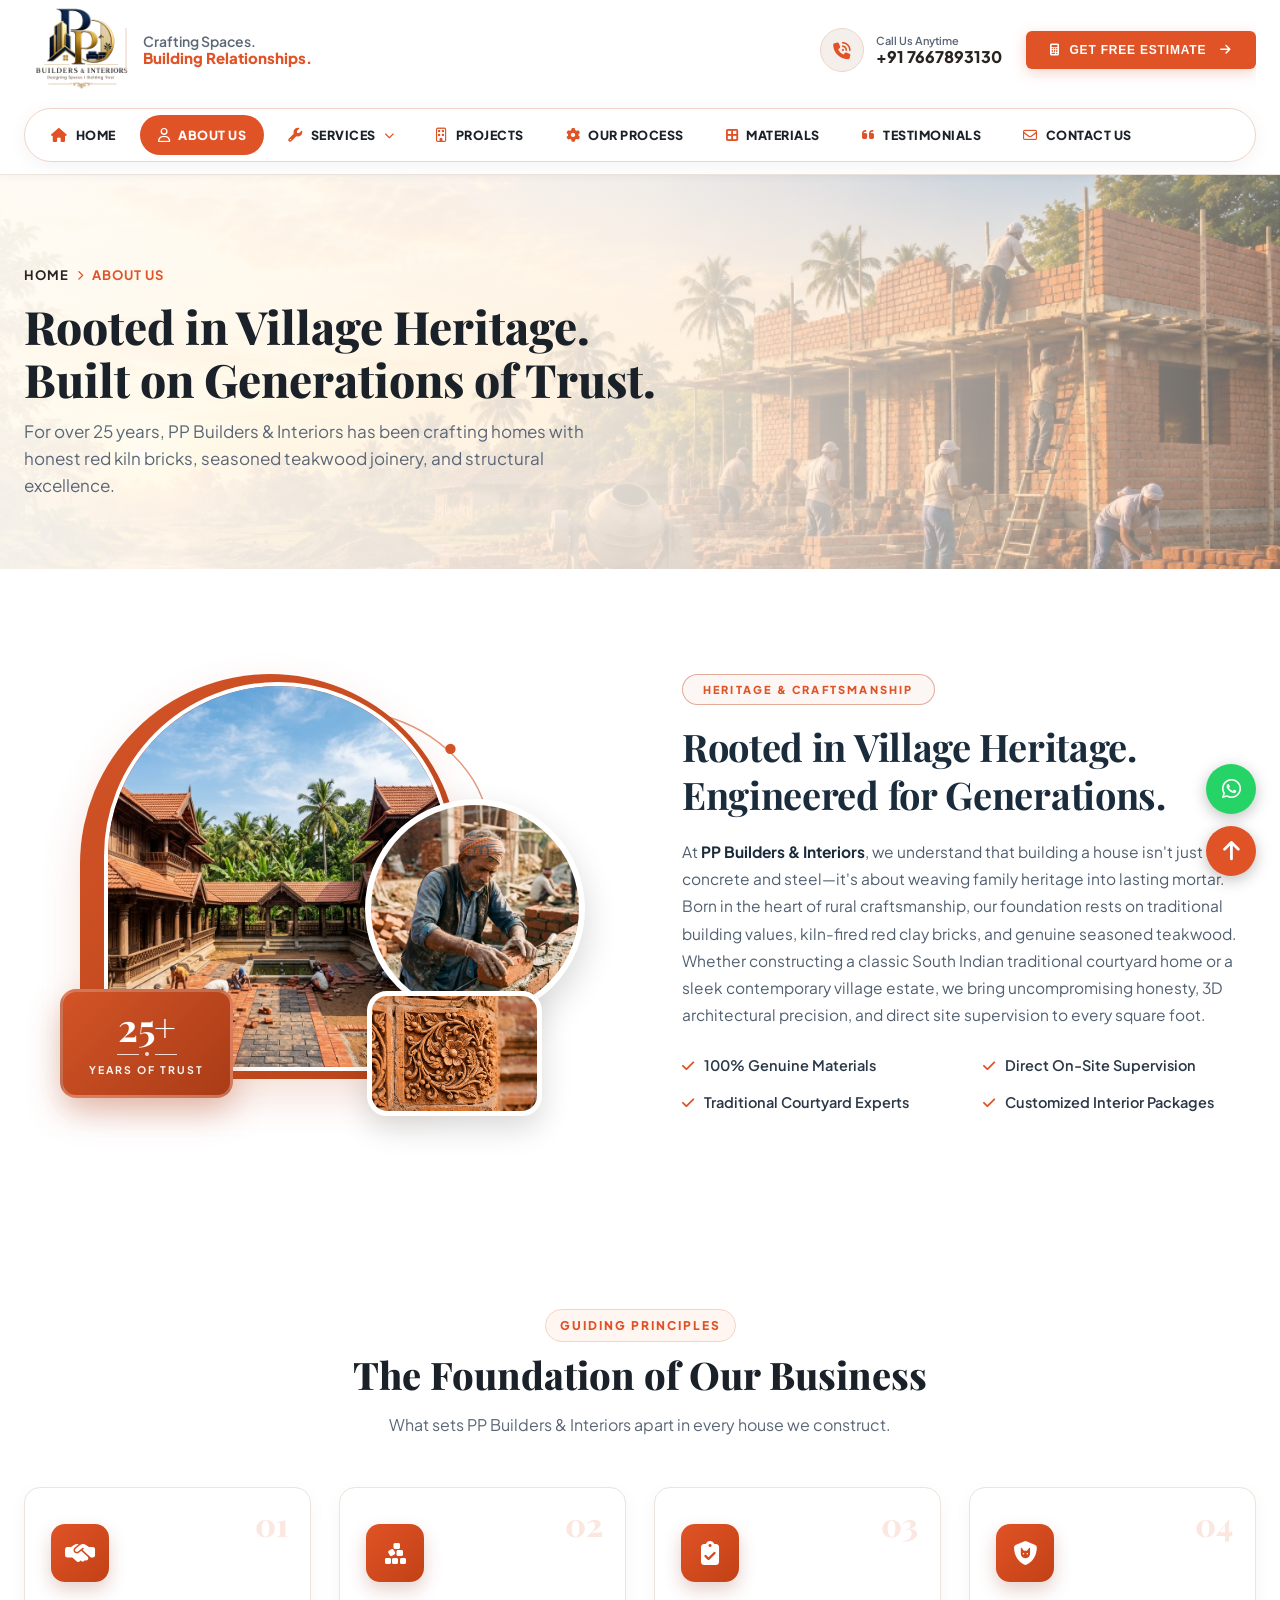
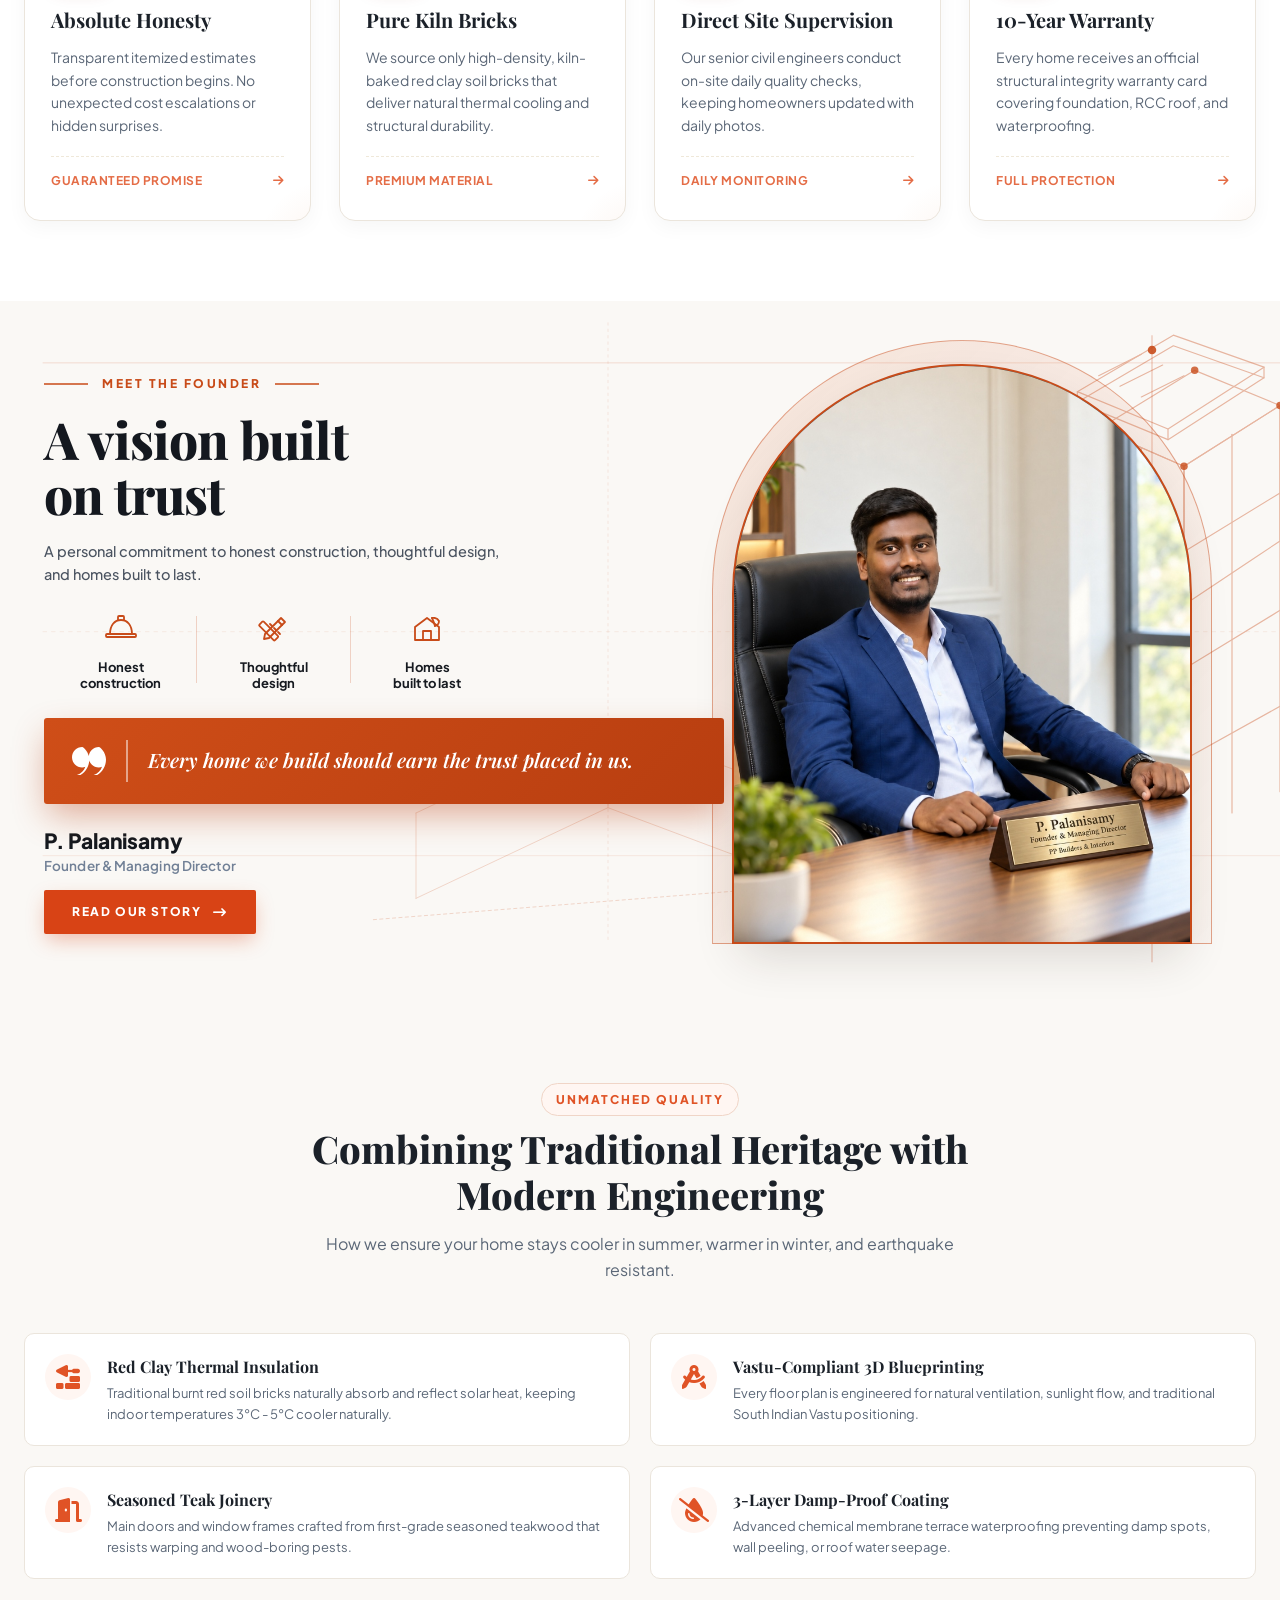
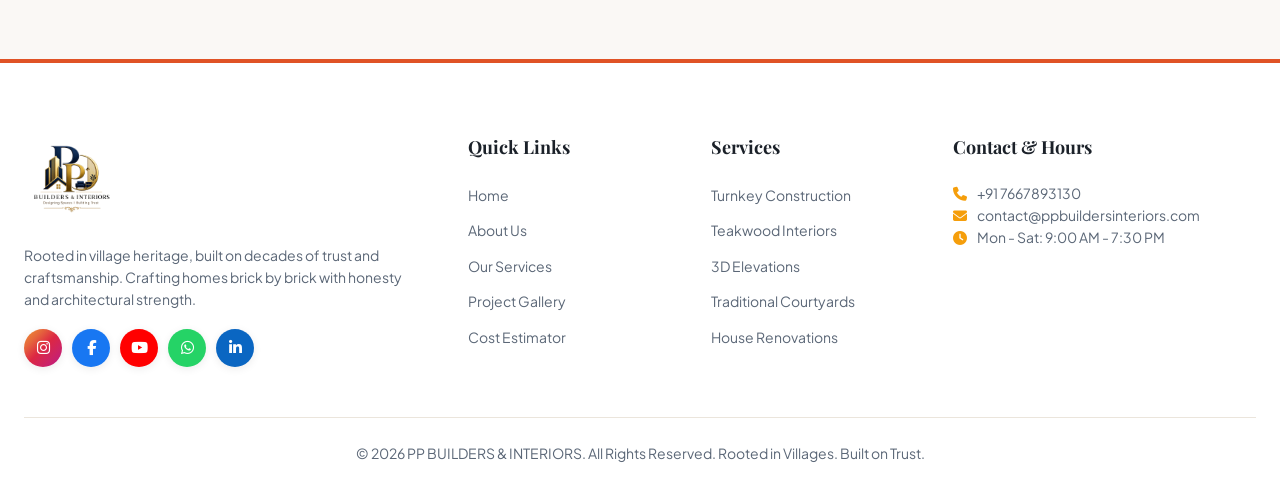
==== commit 58c7ef43: "updated founder" ====
--- a/about.html
+++ b/about.html
@@ -257,13 +257,12 @@
     }
 
     /* ==========================================================================
-    /* ==========================================================================
-       Founder Section - "A Vision Built on Trust" (Arched Editorial Layout)
+       5. Founder Section - "A Vision Built on Trust" (Architectural Editorial Redesign)
        ========================================================================== */
     .founder-arch-section {
       position: relative;
-      padding: clamp(28px, 4vh, 48px) 0 clamp(32px, 4.5vh, 52px) 0;
-      background-color: #FFFDFB;
+      padding: clamp(52px, 7vh, 88px) 0 clamp(48px, 6.5vh, 80px) 0;
+      background-color: #FAF8F5;
       overflow: hidden;
       scroll-margin-top: 80px;
     }
@@ -286,212 +285,320 @@
       right: 0;
       width: 100%;
       height: 100%;
-      max-width: 1350px;
+      min-width: 1100px;
     }
 
     .founder-arch-container {
       position: relative;
       z-index: 2;
       width: 100%;
-    }
-
-    /* Two-Column Grid: Left Content + Right Arched Photo */
+      max-width: 1240px;
+      margin: 0 auto;
+      padding: 0 24px;
+    }
+
+    /* Two-Column Grid: Left Content + Right Arch Visual */
     .founder-arch-grid {
       display: grid;
-      grid-template-columns: minmax(0, 1.08fr) minmax(0, 0.92fr);
+      grid-template-columns: minmax(0, 1.05fr) minmax(0, 0.95fr);
       align-items: center;
-      gap: clamp(32px, 4.5vw, 64px);
-      max-width: 1160px;
-      margin: 0 auto;
+      gap: clamp(20px, 3vw, 44px);
     }
 
     /* Left Column Content */
     .founder-arch-content {
       display: flex;
       flex-direction: column;
-      justify-content: center;
-      gap: clamp(14px, 2vh, 22px);
-    }
-
-    /* Eyebrow with Flanking Accent Lines */
+      gap: 18px;
+      position: relative;
+      z-index: 5;
+    }
+
+    /* Eyebrow: — MEET THE FOUNDER — */
     .founder-arch-eyebrow {
       display: inline-flex;
       align-items: center;
-      gap: 12px;
+      gap: 14px;
     }
 
     .founder-arch-eyebrow .eyebrow-text {
       font-family: var(--font-sans);
-      font-size: 11.5px;
+      font-size: 12px;
       font-weight: 800;
-      letter-spacing: 2.2px;
+      letter-spacing: 2.5px;
       text-transform: uppercase;
-      color: var(--primary-brick);
+      color: #C84B19;
       white-space: nowrap;
     }
 
     .founder-arch-eyebrow .eyebrow-line {
       height: 1.5px;
-      background-color: var(--primary-brick);
-      opacity: 0.65;
-      width: 38px;
-    }
-
-    /* Main Serif Headline */
+      background-color: #C84B19;
+      opacity: 0.75;
+      width: 44px;
+    }
+
+    /* Headline: A vision built on trust */
     .founder-arch-title {
       font-family: var(--font-serif);
-      font-size: clamp(34px, 3.4vw, 50px);
+      font-size: clamp(38px, 4vw, 56px);
       font-weight: 800;
-      color: var(--warm-heading);
+      color: #14181F;
       line-height: 1.08;
-      letter-spacing: -0.6px;
+      letter-spacing: -0.8px;
       margin: 0;
     }
 
-    /* Subtitle Commitment Lead */
+    /* Subtitle Lead */
     .founder-arch-lead {
-      font-size: clamp(14.5px, 1.15vw, 16px);
+      font-size: clamp(14.5px, 1.1vw, 16px);
       line-height: 1.55;
-      color: #4A5568;
+      color: #4A5360;
       font-weight: 500;
+      max-width: 470px;
+      margin: 0;
+    }
+
+    /* 3 Pillars / Feature Badges */
+    .founder-pillars-row {
+      display: grid;
+      grid-template-columns: repeat(3, 1fr);
+      align-items: stretch;
       max-width: 460px;
+      margin: 2px 0 4px 0;
+      padding-top: 2px;
+    }
+
+    .founder-pillar-item {
+      display: flex;
+      flex-direction: column;
+      align-items: center;
+      text-align: center;
+      padding: 0 12px;
+      position: relative;
+    }
+
+    .founder-pillar-item:not(:last-child)::after {
+      content: '';
+      position: absolute;
+      right: 0;
+      top: 10%;
+      height: 80%;
+      width: 1px;
+      background-color: rgba(200, 75, 25, 0.22);
+    }
+
+    .pillar-icon-box {
+      display: flex;
+      align-items: center;
+      justify-content: center;
+      width: 44px;
+      height: 44px;
+      margin-bottom: 8px;
+      color: #C84B19;
+    }
+
+    .pillar-icon-box svg {
+      width: 36px;
+      height: 36px;
+      stroke: #C84B19;
+      fill: none;
+      transition: transform 0.3s ease;
+    }
+
+    .founder-pillar-item:hover .pillar-icon-box svg {
+      transform: translateY(-2px);
+    }
+
+    .pillar-label {
+      font-family: var(--font-sans);
+      font-size: 13px;
+      font-weight: 700;
+      color: #161A20;
+      line-height: 1.25;
       margin: 0;
     }
 
-    /* Quote Block */
-    .founder-arch-quote {
+    /* Terracotta Quote Banner (Signature Element) */
+    .founder-quote-banner {
+      background: linear-gradient(135deg, #CF4E18 0%, #B83E10 100%);
+      border-radius: 3px;
+      padding: 22px 28px;
+      box-shadow: 0 14px 34px -4px rgba(184, 62, 16, 0.42);
+      position: relative;
+      z-index: 10;
+      margin: 4px 0 4px 0;
+      /* On desktop, extend into the visual column to overlap cleanly onto the photo */
+      width: calc(100% + 140px);
+      max-width: 680px;
+    }
+
+    .founder-quote-inner {
       display: flex;
-      align-items: stretch;
-      gap: 14px;
-      margin: 2px 0;
-    }
-
-    .arch-quote-icon {
+      align-items: center;
+      gap: 20px;
+    }
+
+    .founder-quote-glyph {
       flex-shrink: 0;
       display: flex;
-      align-items: flex-start;
-      padding-top: 3px;
-    }
-
-    .arch-quote-divider {
-      width: 2px;
-      background-color: var(--primary-brick);
-      opacity: 0.75;
+      align-items: center;
+      justify-content: center;
+    }
+
+    .founder-quote-glyph svg {
+      width: 34px;
+      height: 28px;
+      fill: #FFFFFF;
+    }
+
+    .founder-quote-line {
+      width: 1.5px;
+      height: 42px;
+      background-color: rgba(255, 255, 255, 0.5);
       flex-shrink: 0;
-      border-radius: 2px;
-    }
-
-    .arch-quote-text {
+    }
+
+    .founder-quote-phrase {
       font-family: var(--font-serif);
-      font-size: clamp(17.5px, 1.55vw, 22px);
+      font-size: clamp(17.5px, 1.55vw, 21.5px);
       font-style: italic;
       font-weight: 600;
+      color: #FFFFFF;
       line-height: 1.35;
-      color: var(--warm-heading);
       margin: 0;
     }
 
-    /* Founder Credentials */
-    .founder-arch-credentials {
+    /* Founder Credentials & Action Footer */
+    .founder-footer-block {
+      display: flex;
+      flex-direction: column;
+      gap: 14px;
       margin-top: 2px;
     }
 
-    .arch-founder-name {
-      font-family: var(--font-serif);
-      font-size: 19px;
+    .founder-person-meta {
+      display: flex;
+      flex-direction: column;
+      gap: 2px;
+    }
+
+    .founder-person-name {
+      font-family: var(--font-sans);
+      font-size: 21px;
       font-weight: 800;
-      color: var(--warm-heading);
+      color: #14191F;
       letter-spacing: -0.2px;
-      margin-bottom: 2px;
+      margin: 0;
       line-height: 1.2;
     }
 
-    .arch-founder-role {
-      display: block;
-      font-size: 13px;
+    .founder-person-role {
+      font-size: 13.5px;
       font-weight: 600;
       color: #718096;
-      letter-spacing: 0.2px;
-    }
-
-    /* Outlined Rectangular Button */
-    .founder-arch-action {
-      padding-top: 4px;
-    }
-
-    .btn-arch-story {
+      letter-spacing: 0.1px;
+      margin: 0;
+    }
+
+    /* Solid Terracotta Button */
+    .btn-founder-cta {
       display: inline-flex;
       align-items: center;
-      gap: 10px;
-      border: 1.5px solid var(--primary-brick);
-      background: transparent;
-      color: var(--primary-brick);
-      padding: 10px 24px;
+      gap: 12px;
+      background-color: #D84315;
+      color: #FFFFFF !important;
+      padding: 12px 28px;
       font-size: 12px;
       font-weight: 800;
       letter-spacing: 1.6px;
       text-transform: uppercase;
+      border-radius: 2px;
+      width: fit-content;
+      box-shadow: 0 8px 20px -3px rgba(216, 67, 21, 0.35);
       transition: all 0.3s cubic-bezier(0.25, 0.8, 0.25, 1);
-      width: fit-content;
-    }
-
-    .btn-arch-story i {
+      text-decoration: none;
+    }
+
+    .btn-founder-cta i {
       transition: transform 0.3s ease;
       font-size: 13px;
     }
 
-    .btn-arch-story:hover {
-      background-color: var(--primary-brick);
+    .btn-founder-cta:hover {
+      background-color: #BF360C;
+      transform: translateY(-2px);
+      box-shadow: 0 12px 26px -4px rgba(216, 67, 21, 0.45);
       color: #FFFFFF;
-      box-shadow: 0 6px 18px rgba(224, 83, 38, 0.25);
-    }
-
-    .btn-arch-story:hover i {
+    }
+
+    .btn-founder-cta:hover i {
       transform: translateX(4px);
     }
 
-    /* Right Column: Arched Founder Photo Frame */
+    /* Right Column: Arched Composition & Architectural Geometry */
     .founder-arch-visual {
+      position: relative;
       display: flex;
       justify-content: center;
       align-items: center;
-      position: relative;
-    }
-
+      width: 100%;
+      min-height: 560px;
+    }
+
+    /* Outer Arched Silhouette with Peach Tint */
+    .founder-outer-arch {
+      position: absolute;
+      top: -24px;
+      left: -16px;
+      right: -16px;
+      bottom: 0;
+      max-width: 500px;
+      margin: 0 auto;
+      border-top-left-radius: 255px;
+      border-top-right-radius: 255px;
+      border-bottom-left-radius: 0;
+      border-bottom-right-radius: 0;
+      border: 1.5px solid rgba(200, 75, 25, 0.45);
+      background: linear-gradient(135deg, rgba(224, 110, 60, 0.15) 0%, rgba(224, 110, 60, 0.03) 100%);
+      pointer-events: none;
+      z-index: 1;
+    }
+
+    /* Main Photo Arch Frame */
     .founder-arch-frame {
       position: relative;
+      z-index: 2;
       width: 100%;
       max-width: 460px;
-      height: clamp(380px, 56vh, 480px);
-      /* Semicircular top arch with flat bottom */
+      height: clamp(520px, 66vh, 580px);
       border-top-left-radius: 230px;
       border-top-right-radius: 230px;
       border-bottom-left-radius: 0;
       border-bottom-right-radius: 0;
-      /* Crisp terracotta arch border matching the mockup */
-      border: 2.5px solid var(--primary-brick);
+      border: 2.5px solid #C84B19;
       overflow: hidden;
-      box-shadow: 0 16px 38px -12px rgba(45, 30, 20, 0.12);
-      background-color: #1A1F26;
+      box-shadow: 0 20px 48px -10px rgba(45, 30, 20, 0.16);
+      background-color: #20252D;
       transition: transform 0.5s ease, box-shadow 0.5s ease;
     }
 
     .founder-arch-frame:hover {
       transform: translateY(-4px);
-      box-shadow: 0 22px 48px -10px rgba(224, 83, 38, 0.18);
+      box-shadow: 0 24px 56px -10px rgba(200, 75, 25, 0.25);
     }
 
     .founder-arch-img {
       width: 100%;
       height: 100%;
       object-fit: cover;
-      object-position: center 20%;
+      object-position: center 8%;
       display: block;
       transition: transform 0.8s cubic-bezier(0.165, 0.84, 0.44, 1);
     }
 
     .founder-arch-frame:hover .founder-arch-img {
-      transform: scale(1.03);
+      transform: scale(1.025);
     }
 
     /* Craftsmanship Features */
@@ -552,17 +659,9 @@
       }
 
       /* Founder Section Tablet Tweaks */
-      .founder-vision-section {
-        padding: 35px 0 40px 0;
-      }
-
-      .founder-title {
-        font-size: 30px;
-      }
-
       .founder-arch-grid {
         grid-template-columns: 1fr;
-        gap: 36px;
+        gap: 40px;
       }
 
       .founder-arch-content {
@@ -570,7 +669,7 @@
         text-align: center;
       }
 
-      .founder-arch-quote {
+      .founder-arch-eyebrow {
         justify-content: center;
       }
 
@@ -578,8 +677,32 @@
         max-width: 520px;
       }
 
+      .founder-pillars-row {
+        max-width: 440px;
+        margin: 6px auto;
+      }
+
+      .founder-quote-banner {
+        width: 100%;
+        max-width: 540px;
+        margin: 6px auto;
+      }
+
+      .founder-footer-block {
+        align-items: center;
+        text-align: center;
+      }
+
+      .founder-outer-arch {
+        display: none;
+      }
+
+      .founder-arch-visual {
+        min-height: auto;
+      }
+
       .founder-arch-frame {
-        height: 400px;
+        height: 420px;
         max-width: 360px;
         border-top-left-radius: 180px;
         border-top-right-radius: 180px;
@@ -589,19 +712,19 @@
     /* Screen-Height Fitting for Laptop Displays (e.g. 1366x768 / Viewport height <= 720px) */
     @media (max-height: 720px) and (min-width: 993px) {
       .founder-arch-section {
-        padding: 16px 0 20px 0;
+        padding: 32px 0 36px 0;
       }
 
       .founder-arch-grid {
-        gap: 36px;
+        gap: 32px;
       }
 
       .founder-arch-content {
-        gap: 12px;
+        gap: 14px;
       }
 
       .founder-arch-title {
-        font-size: 36px;
+        font-size: 40px;
       }
 
       .founder-arch-lead {
@@ -609,27 +732,16 @@
         line-height: 1.45;
       }
 
-      .arch-quote-text {
-        font-size: 17.5px;
-        line-height: 1.3;
-      }
-
-      .arch-founder-name {
-        font-size: 17px;
-        margin-bottom: 1px;
-      }
-
-      .arch-founder-role {
-        font-size: 12px;
-      }
-
-      .btn-arch-story {
-        padding: 8px 22px;
-        font-size: 11px;
+      .founder-quote-banner {
+        padding: 16px 22px;
+      }
+
+      .founder-quote-phrase {
+        font-size: 18px;
       }
 
       .founder-arch-frame {
-        height: 380px;
+        height: 420px;
         max-width: 380px;
         border-top-left-radius: 190px;
         border-top-right-radius: 190px;
@@ -646,26 +758,80 @@
       }
 
       .founder-arch-section {
-        padding: 35px 0 40px 0;
+        padding: 40px 0;
       }
 
       .founder-arch-title {
-        font-size: 30px;
+        font-size: 32px;
       }
 
       .founder-arch-lead {
         font-size: 14px;
       }
 
-      .arch-quote-text {
-        font-size: 16.5px;
+      .founder-pillars-row {
+        gap: 4px;
+        padding-top: 0;
+      }
+
+      .founder-pillar-item {
+        padding: 0 4px;
+      }
+
+      .pillar-icon-box {
+        width: 36px;
+        height: 36px;
+        margin-bottom: 6px;
+      }
+
+      .pillar-icon-box svg {
+        width: 28px;
+        height: 28px;
+      }
+
+      .pillar-label {
+        font-size: 11.5px;
+      }
+
+      .founder-quote-banner {
+        padding: 16px 16px;
+      }
+
+      .founder-quote-inner {
+        gap: 12px;
+      }
+
+      .founder-quote-glyph svg {
+        width: 26px;
+        height: 22px;
+      }
+
+      .founder-quote-line {
+        height: 34px;
+      }
+
+      .founder-quote-phrase {
+        font-size: 16px;
+      }
+
+      .founder-person-name {
+        font-size: 19px;
+      }
+
+      .founder-person-role {
+        font-size: 12.5px;
+      }
+
+      .btn-founder-cta {
+        padding: 10px 24px;
+        font-size: 11.5px;
       }
 
       .founder-arch-frame {
         height: 340px;
-        max-width: 300px;
-        border-top-left-radius: 150px;
-        border-top-right-radius: 150px;
+        max-width: 290px;
+        border-top-left-radius: 145px;
+        border-top-right-radius: 145px;
       }
     }
   </style>
@@ -928,48 +1094,68 @@
     <!-- Architectural Blueprint Grid & Wireframe Elevation Background -->
     <div class="founder-blueprint-bg" aria-hidden="true">
       <svg class="founder-blueprint-svg" viewBox="0 0 1200 620" fill="none" xmlns="http://www.w3.org/2000/svg" preserveAspectRatio="xMaxYMin meet">
-        <!-- Construction Grid Lines -->
-        <line x1="50" y1="60" x2="1200" y2="60" stroke="#E05326" stroke-width="0.8" opacity="0.18" />
-        <line x1="50" y1="280" x2="1200" y2="280" stroke="#E05326" stroke-width="0.8" opacity="0.1" stroke-dasharray="4 4" />
-        <line x1="50" y1="520" x2="1200" y2="520" stroke="#E05326" stroke-width="0.8" opacity="0.12" />
-        
-        <!-- Right Alignment Guide with Orange Accent Dot (matching mockup) -->
-        <line x1="1080" y1="36" x2="1080" y2="620" stroke="#E05326" stroke-width="1" opacity="0.32" />
-        <circle cx="1080" cy="36" r="4" fill="#E05326" opacity="0.85" />
-        
-        <!-- Axonometric Architectural House Wireframe Sketch (Right Side) -->
-        <g stroke="#E05326" stroke-width="1.1" opacity="0.3" stroke-linecap="round" stroke-linejoin="round">
-          <polygon points="1020,130 1120,70 1210,105 1110,170" />
-          <polygon points="1020,130 1110,170 1110,290 1020,245" />
-          <polygon points="1110,170 1210,105 1210,220 1110,290" />
-          
-          <polygon points="1000,90 1100,30 1190,65 1090,130" />
-          <line x1="1000" y1="90" x2="1000" y2="100" />
-          <line x1="1090" y1="130" x2="1090" y2="140" />
-          <line x1="1190" y1="65" x2="1190" y2="75" />
-          <polygon points="1000,100 1090,140 1190,75 1100,40" />
-
-          <line x1="1020" y1="130" x2="1020" y2="245" />
-          <line x1="1060" y1="145" x2="1060" y2="260" />
-
-          <line x1="1130" y1="160" x2="1200" y2="120" />
-          <line x1="1130" y1="175" x2="1200" y2="135" />
-
-          <line x1="1030" y1="75" x2="1070" y2="55" />
-          <line x1="1050" y1="85" x2="1090" y2="65" />
-          <line x1="1070" y1="95" x2="1110" y2="75" />
+        <!-- Construction Grid Guidelines -->
+        <line x1="40" y1="58" x2="1200" y2="58" stroke="#C84B19" stroke-width="0.8" opacity="0.2" />
+        <line x1="40" y1="310" x2="1200" y2="310" stroke="#C84B19" stroke-width="0.8" opacity="0.1" stroke-dasharray="4 4" />
+        <line x1="40" y1="520" x2="1200" y2="520" stroke="#C84B19" stroke-width="0.8" opacity="0.12" />
+        <line x1="570" y1="20" x2="570" y2="600" stroke="#C84B19" stroke-width="0.8" opacity="0.12" stroke-dasharray="3 3" />
+
+        <!-- Right Alignment Guide with Orange Accent Dot -->
+        <line x1="1080" y1="32" x2="1080" y2="620" stroke="#C84B19" stroke-width="1" opacity="0.35" />
+        <circle cx="1080" cy="46" r="4" fill="#C84B19" opacity="0.9" />
+
+        <!-- Axonometric 3D Architectural Elevation & Building Wireframe (Right Side) -->
+        <g stroke="#C84B19" stroke-width="1.1" opacity="0.38" stroke-linecap="round" stroke-linejoin="round">
+          <!-- Top Isometric Roof / Upper Framework -->
+          <polygon points="1030,120 1120,65 1200,98 1110,155" />
+          <polygon points="1030,120 1110,155 1110,285 1030,240" />
+          <polygon points="1110,155 1200,98 1200,225 1110,285" />
+
+          <!-- Parapet and Corner Accents -->
+          <polygon points="1010,85 1100,32 1185,62 1095,120" />
+          <line x1="1010" y1="85" x2="1010" y2="95" />
+          <line x1="1095" y1="120" x2="1095" y2="130" />
+          <line x1="1185" y1="62" x2="1185" y2="72" />
+          <polygon points="1010,95 1095,130 1185,72 1100,42" />
+
+          <!-- Structural Columns & Vertical Mullions -->
+          <line x1="1030" y1="120" x2="1030" y2="380" />
+          <line x1="1070" y1="138" x2="1070" y2="440" />
+          <line x1="1110" y1="155" x2="1110" y2="520" />
+          <line x1="1155" y1="125" x2="1155" y2="480" />
+          <line x1="1200" y1="98" x2="1200" y2="460" />
+
+          <!-- Floor Slab Bands -->
+          <line x1="1030" y1="200" x2="1110" y2="235" />
+          <line x1="1110" y1="235" x2="1200" y2="180" />
+          <line x1="1030" y1="310" x2="1110" y2="345" />
+          <line x1="1110" y1="345" x2="1200" y2="290" />
+          <line x1="1070" y1="410" x2="1110" y2="430" />
+          <line x1="1110" y1="430" x2="1200" y2="380" />
+
+          <!-- Diagonal Bracing Wireframe -->
+          <line x1="1030" y1="70" x2="1070" y2="50" />
+          <line x1="1050" y1="80" x2="1090" y2="60" />
+          <line x1="1070" y1="90" x2="1110" y2="70" />
         </g>
 
-        <!-- Bottom Left/Center Blueprint Ground Wireframe (matching mockup) -->
-        <g stroke="#E05326" stroke-width="0.9" opacity="0.2" stroke-linecap="round" stroke-linejoin="round">
-          <line x1="420" y1="460" x2="580" y2="380" />
-          <line x1="580" y1="380" x2="680" y2="420" />
-          <line x1="420" y1="460" x2="420" y2="530" />
-          <line x1="420" y1="530" x2="580" y2="450" />
-          <line x1="580" y1="450" x2="680" y2="490" />
-          <line x1="680" y1="420" x2="680" y2="490" />
-          <line x1="580" y1="380" x2="580" y2="450" />
-          <line x1="380" y1="550" x2="720" y2="520" stroke-dasharray="3 3" />
+        <!-- Intersection Accent Circles / Nodes -->
+        <circle cx="1030" cy="120" r="3.5" fill="#C84B19" opacity="0.8" />
+        <circle cx="1110" cy="155" r="3.5" fill="#C84B19" opacity="0.8" />
+        <circle cx="1120" cy="65" r="3.5" fill="#C84B19" opacity="0.8" />
+        <circle cx="1200" cy="98" r="3.5" fill="#C84B19" opacity="0.8" />
+        <circle cx="1110" cy="285" r="3.5" fill="#C84B19" opacity="0.8" />
+
+        <!-- Bottom Perspective Wireframe Ground Grid -->
+        <g stroke="#C84B19" stroke-width="0.85" opacity="0.22" stroke-linecap="round" stroke-linejoin="round">
+          <line x1="390" y1="480" x2="570" y2="395" />
+          <line x1="570" y1="395" x2="690" y2="440" />
+          <line x1="390" y1="480" x2="390" y2="560" />
+          <line x1="390" y1="560" x2="570" y2="475" />
+          <line x1="570" y1="475" x2="690" y2="520" />
+          <line x1="690" y1="440" x2="690" y2="520" />
+          <line x1="570" y1="395" x2="570" y2="475" />
+          <line x1="350" y1="580" x2="730" y2="550" stroke-dasharray="3 3" />
         </g>
       </svg>
     </div>
@@ -978,14 +1164,14 @@
       <div class="founder-arch-grid">
         <!-- Left Content Column -->
         <div class="founder-arch-content">
-          <!-- Eyebrow -->
+          <!-- Eyebrow: — MEET THE FOUNDER — -->
           <div class="founder-arch-eyebrow">
             <span class="eyebrow-line left"></span>
             <span class="eyebrow-text">MEET THE FOUNDER</span>
             <span class="eyebrow-line right"></span>
           </div>
 
-          <!-- Main Headline -->
+          <!-- Main Headline: A vision built on trust -->
           <h2 class="founder-arch-title">
             A vision built<br>on trust
           </h2>
@@ -995,36 +1181,83 @@
             A personal commitment to honest construction, thoughtful design, and homes built to last.
           </p>
 
-          <!-- Quote Block -->
-          <div class="founder-arch-quote">
-            <div class="arch-quote-icon">
-              <svg width="32" height="26" viewBox="0 0 40 32" fill="none" xmlns="http://www.w3.org/2000/svg">
-                <path d="M11.4 0C5.1 0 0 5.1 0 11.4C0 17.7 5.1 22.8 11.4 22.8C12.6 22.8 13.8 22.6 14.9 22.2C13.4 27.2 8.9 30.8 3.5 32L2.3 32.3L3.3 33.6L4.1 33.5C12.9 31.4 19.3 23.7 19.3 14.1C19.3 6.3 13 0 11.4 0ZM32.1 0C25.8 0 20.7 5.1 20.7 11.4C20.7 17.7 25.8 22.8 32.1 22.8C33.3 22.8 34.5 22.6 35.6 22.2C34.1 27.2 29.6 30.8 24.2 32L23 32.3L24 33.6L24.8 33.5C33.6 31.4 40 23.7 40 14.1C40 6.3 33.7 0 32.1 0Z" fill="#E05326"/>
-              </svg>
+          <!-- 3 Feature Pillars with Custom Line Icons -->
+          <div class="founder-pillars-row">
+            <!-- Pillar 1: Honest construction -->
+            <div class="founder-pillar-item">
+              <div class="pillar-icon-box" aria-hidden="true">
+                <svg viewBox="0 0 36 36" fill="none" stroke="currentColor" stroke-width="1.8" stroke-linecap="round" stroke-linejoin="round">
+                  <path d="M7 23C7 14.5 11.5 9 18 9C24.5 9 29 14.5 29 23"/>
+                  <path d="M15 9V6C15 5.5 15.5 5 16 5H20C20.5 5 21 5.5 21 6V9"/>
+                  <path d="M4 23H32C32.5 23 33 23.5 33 24V25C33 25.5 32.5 26 32 26H4C3.5 26 3 25.5 3 25V24C3 23.5 3.5 23 4 23Z"/>
+                </svg>
+              </div>
+              <p class="pillar-label">Honest<br>construction</p>
             </div>
-            <div class="arch-quote-divider"></div>
-            <blockquote class="arch-quote-text">
-              Every home we build should earn<br class="quote-br"> the trust placed in us.
-            </blockquote>
-          </div>
-
-          <!-- Founder Credentials -->
-          <div class="founder-arch-credentials">
-            <h4 class="arch-founder-name">P. Palanisamy</h4>
-            <span class="arch-founder-role">Founder &amp; Managing Director</span>
-          </div>
-
-          <!-- Outlined CTA Button (Matching Mockup) -->
-          <div class="founder-arch-action">
-            <a href="#about-story" class="btn-arch-story">
-              <span>READ OUR STORY</span>
-              <i class="fa-solid fa-arrow-right-long"></i>
-            </a>
-          </div>
-        </div>
-
-        <!-- Right Column: Arched Founder Photo Frame -->
+
+            <!-- Pillar 2: Thoughtful design -->
+            <div class="founder-pillar-item">
+              <div class="pillar-icon-box" aria-hidden="true">
+                <svg viewBox="0 0 36 36" fill="none" stroke="currentColor" stroke-width="1.8" stroke-linecap="round" stroke-linejoin="round">
+                  <rect x="7" y="10" width="22" height="6" rx="1" transform="rotate(45 7 10)"/>
+                  <line x1="14" y1="13" x2="16" y2="15"/>
+                  <line x1="18" y1="17" x2="20" y2="19"/>
+                  <line x1="22" y1="21" x2="24" y2="23"/>
+                  <path d="M25 7L29 11L13 27L8 28L9 23L25 7Z"/>
+                  <line x1="22" y1="10" x2="26" y2="14"/>
+                </svg>
+              </div>
+              <p class="pillar-label">Thoughtful<br>design</p>
+            </div>
+
+            <!-- Pillar 3: Homes built to last -->
+            <div class="founder-pillar-item">
+              <div class="pillar-icon-box" aria-hidden="true">
+                <svg viewBox="0 0 36 36" fill="none" stroke="currentColor" stroke-width="1.8" stroke-linecap="round" stroke-linejoin="round">
+                  <path d="M6 16L18 7L30 16V29H6V16Z"/>
+                  <path d="M14 29V20H22V29"/>
+                  <path d="M23 7C23 7 28 6 30 10C30 14 26 15 26 15"/>
+                  <path d="M23 7C24.5 10 26 15 26 15"/>
+                </svg>
+              </div>
+              <p class="pillar-label">Homes<br>built to last</p>
+            </div>
+          </div>
+
+          <!-- Terracotta Quote Banner (Signature Element) -->
+          <div class="founder-quote-banner">
+            <div class="founder-quote-inner">
+              <div class="founder-quote-glyph" aria-hidden="true">
+                <svg viewBox="0 0 34 28" fill="currentColor">
+                  <path d="M10.2 0C4.6 0 0 4.6 0 10.2C0 15.8 4.6 20.4 10.2 20.4C11.3 20.4 12.3 20.2 13.3 19.8C12 24.3 8 27.5 3.1 28.5L2 28.8L3 30L3.7 29.9C11.6 28 17.3 21.1 17.3 12.6C17.3 5.6 11.7 0 10.2 0ZM26.9 0C21.3 0 16.7 4.6 16.7 10.2C16.7 15.8 21.3 20.4 26.9 20.4C28 20.4 29 20.2 30 19.8C28.7 24.3 24.7 27.5 19.8 28.5L18.7 28.8L19.7 30L20.4 29.9C28.3 28 34 21.1 34 12.6C34 5.6 28.4 0 26.9 0Z"/>
+                </svg>
+              </div>
+              <div class="founder-quote-line" aria-hidden="true"></div>
+              <p class="founder-quote-phrase">Every home we build should earn the trust placed in us.</p>
+            </div>
+          </div>
+
+          <!-- Founder Credentials & Action Button -->
+          <div class="founder-footer-block">
+            <div class="founder-person-meta">
+              <h3 class="founder-person-name">P. Palanisamy</h3>
+              <span class="founder-person-role">Founder &amp; Managing Director</span>
+            </div>
+            <div>
+              <a href="#about-story" class="btn-founder-cta">
+                <span>READ OUR STORY</span>
+                <i class="fa-solid fa-arrow-right-long" aria-hidden="true"></i>
+              </a>
+            </div>
+          </div>
+        </div>
+
+        <!-- Right Column: Arched Composition & Architectural Geometry -->
         <div class="founder-arch-visual">
+          <!-- Outer Decorative Arch with Warm Peach Tint -->
+          <div class="founder-outer-arch" aria-hidden="true"></div>
+
+          <!-- Main Arched Photo Frame -->
           <div class="founder-arch-frame">
             <img src="assets/founder.jpg" alt="P. Palanisamy - Founder &amp; Managing Director, PP Builders &amp; Interiors" class="founder-arch-img" loading="lazy">
           </div>
